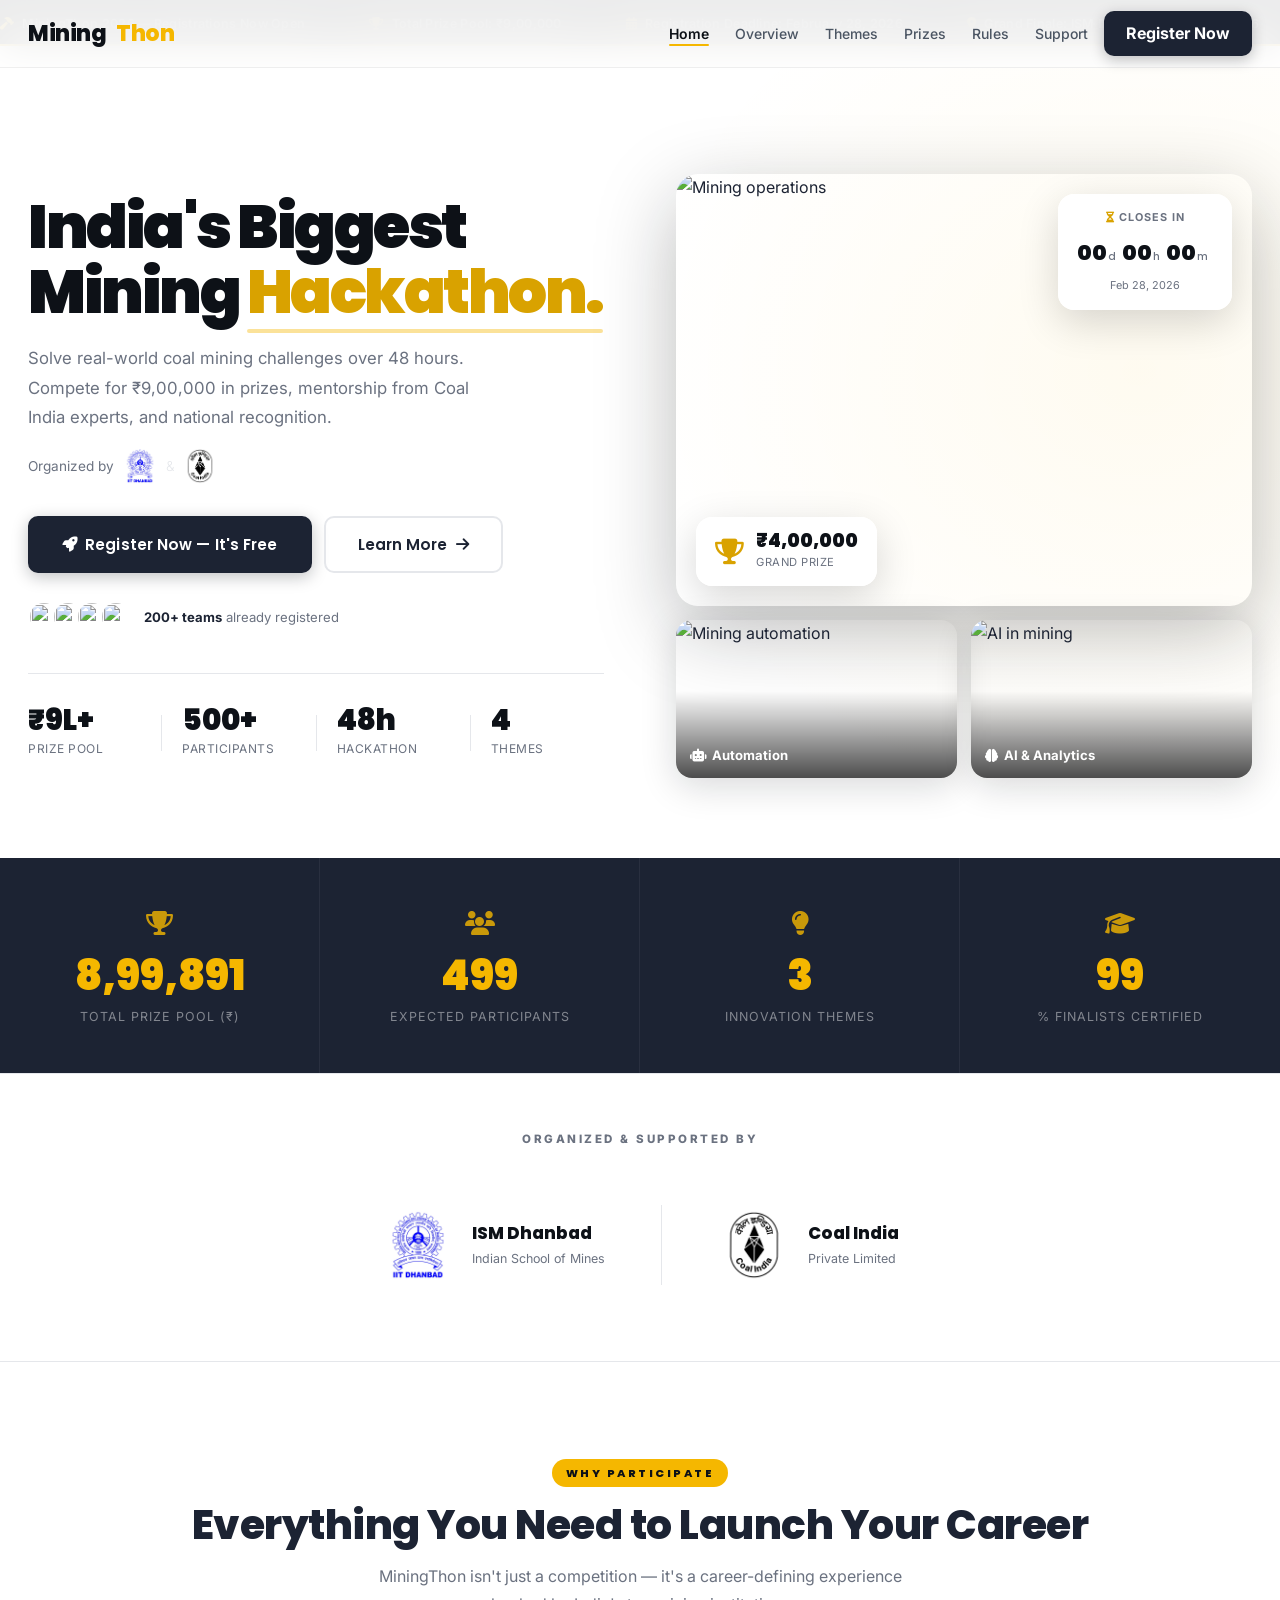
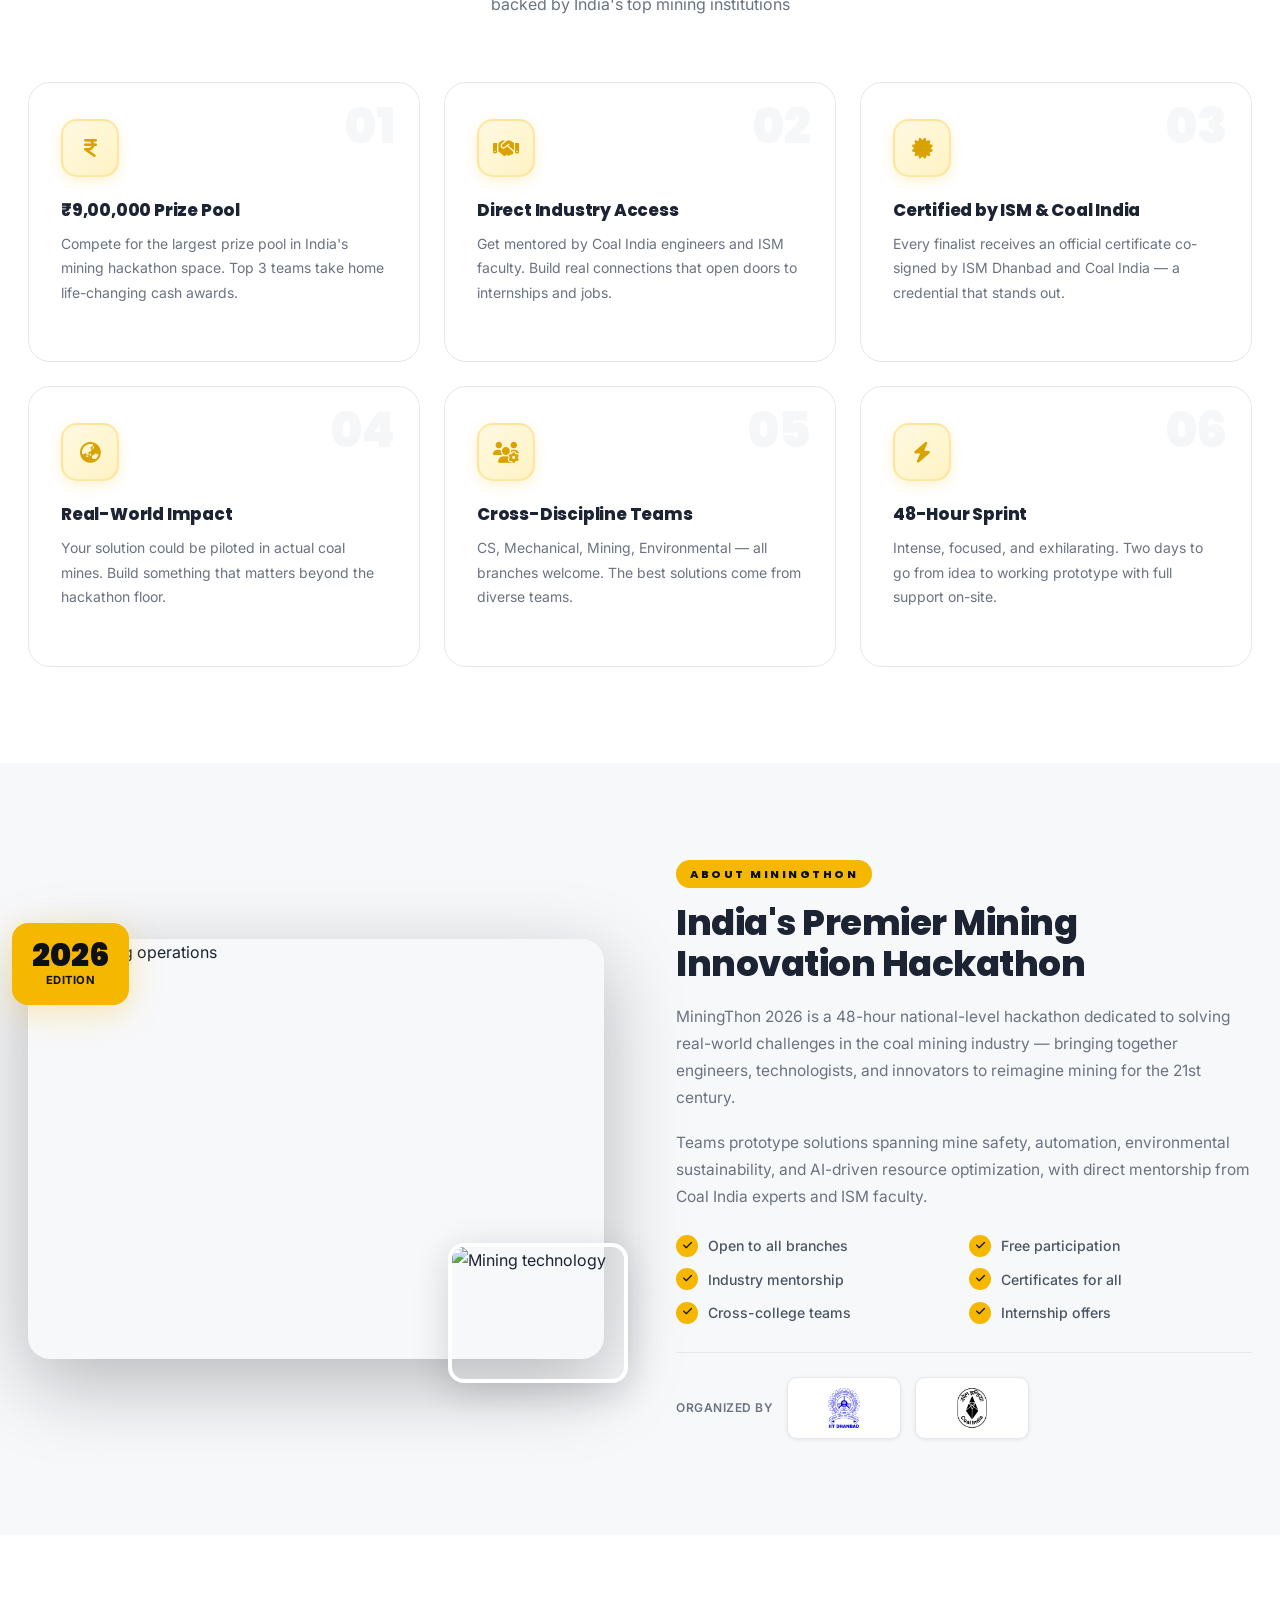
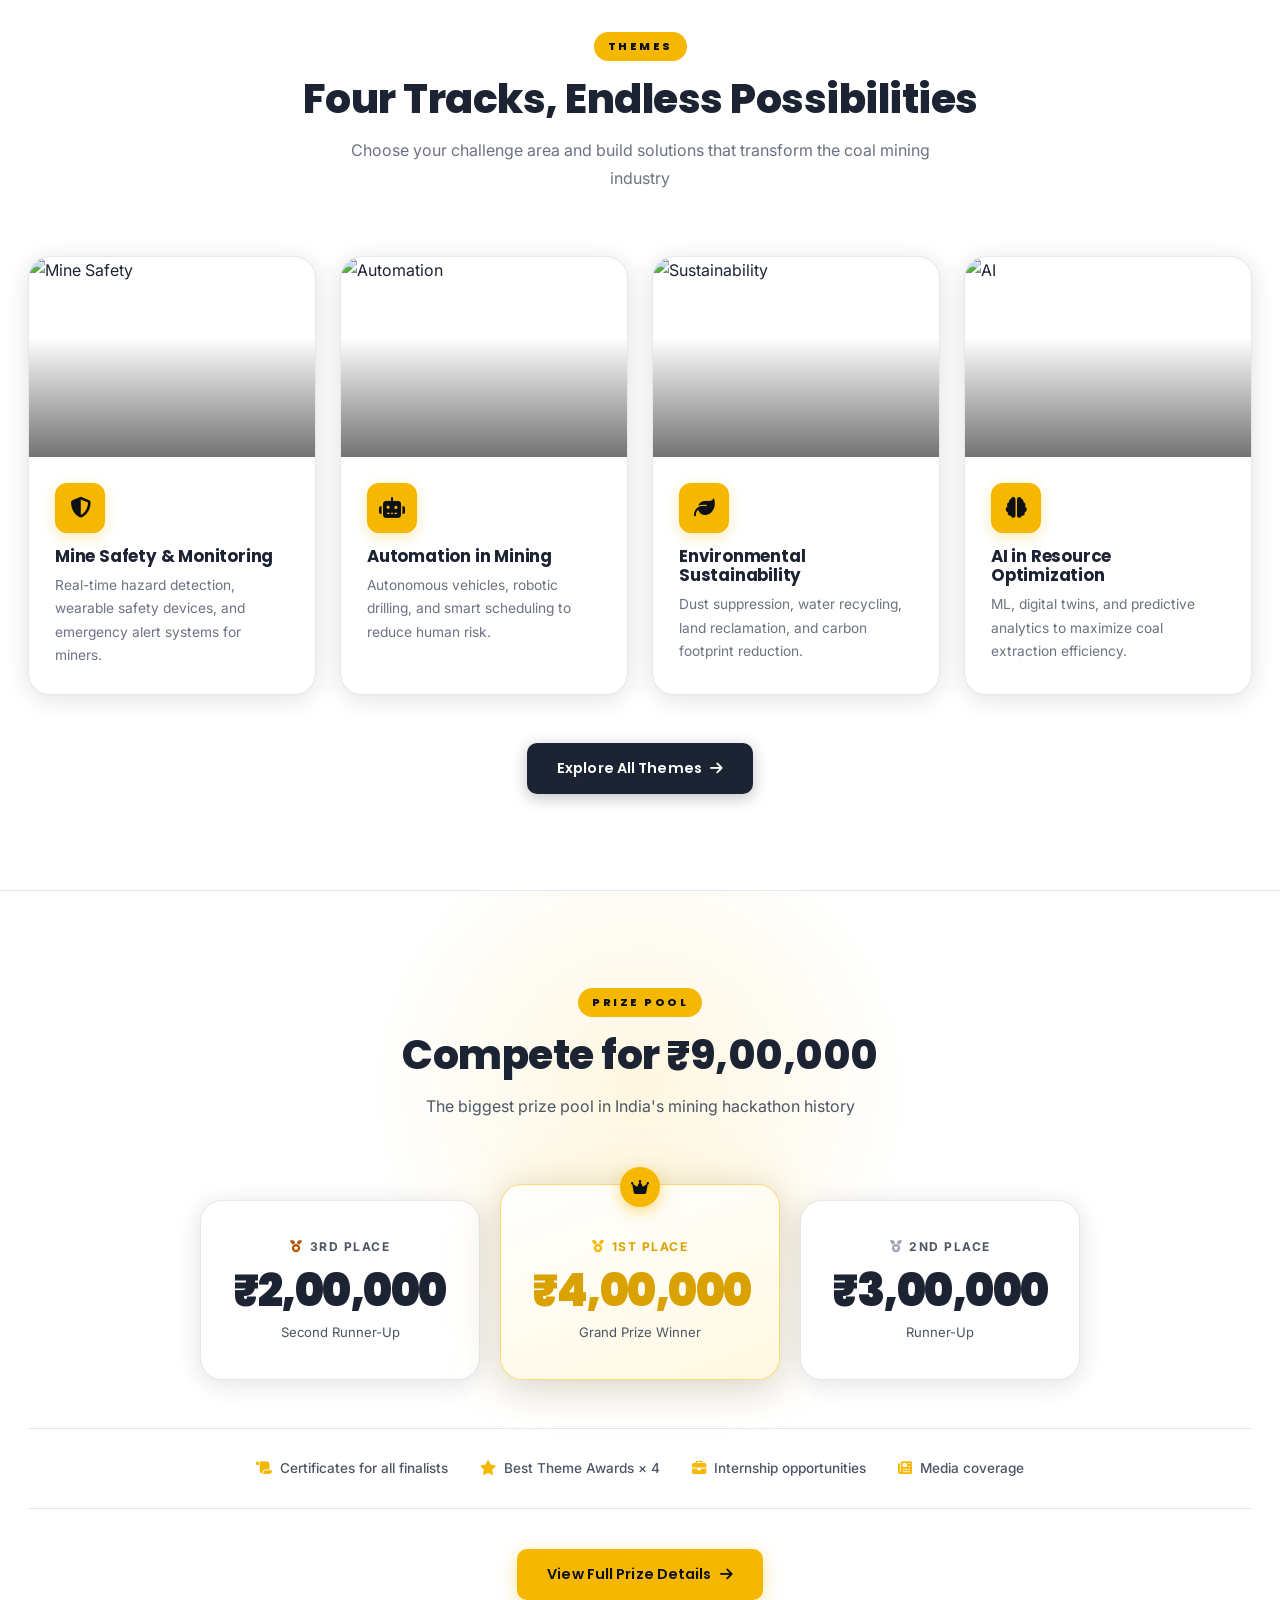
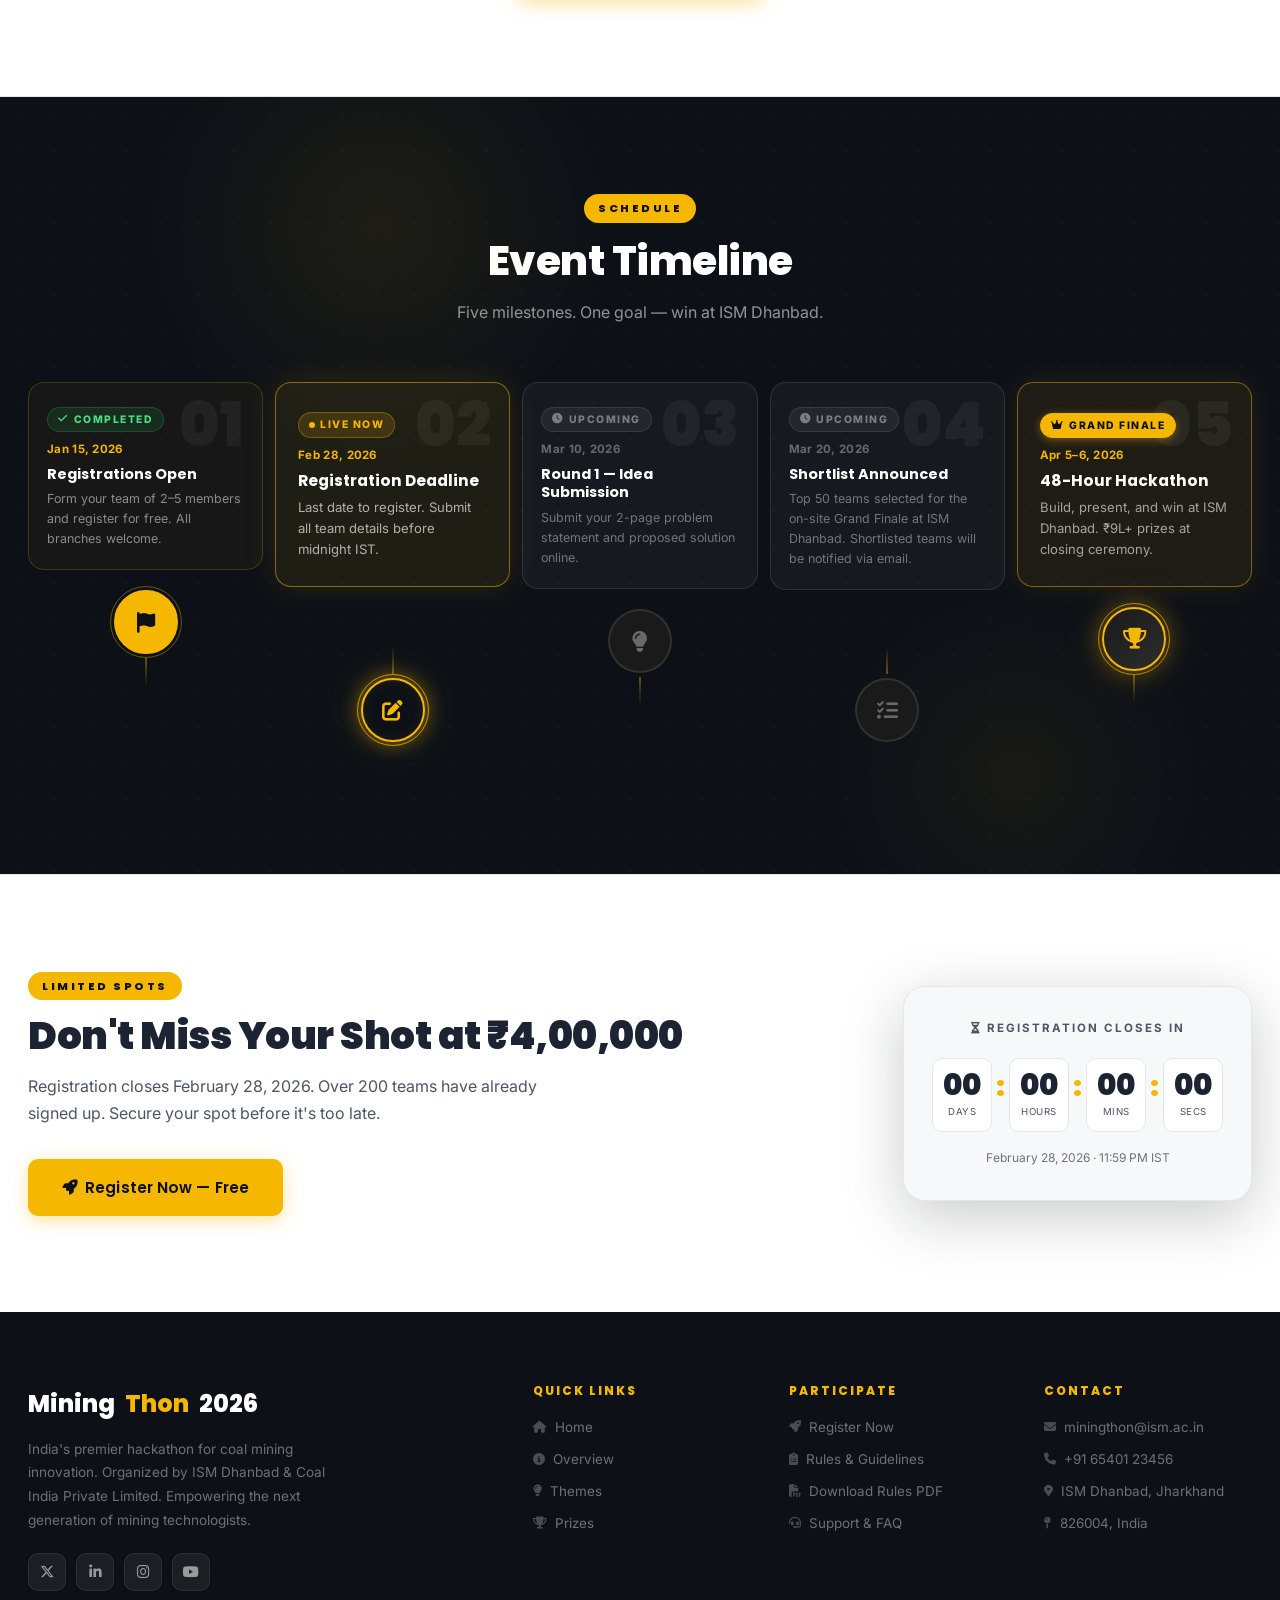
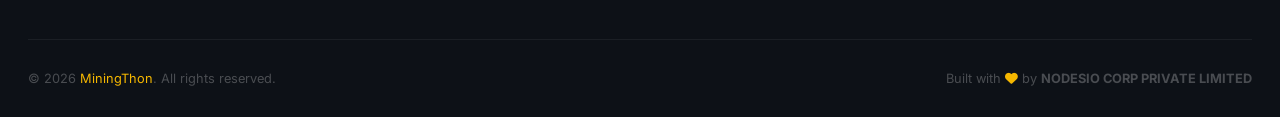
==== index.html @ 7a8aab90 "first commit" ====
﻿<!DOCTYPE html>
<html lang="en">
<head>
  <meta charset="UTF-8" />
  <meta name="viewport" content="width=device-width, initial-scale=1.0" />
  <meta name="description" content="MiningThon 2026 – India's premier hackathon for coal mining innovation. ₹9,00,000 prize pool. Organized by ISM Dhanbad & Coal India." />
  <title>MiningThon 2026 – India's Biggest Mining Hackathon</title>
  <link rel="stylesheet" href="styles.css" />
  <link rel="stylesheet" href="https://cdnjs.cloudflare.com/ajax/libs/font-awesome/6.5.0/css/all.min.css" />
</head>
<body>

<!-- TICKER -->
<div class="ticker-bar">
  <div class="ticker-inner">
    <span><i class="fa-solid fa-hammer"></i> MiningThon 2026 — Registrations Now Open</span>
    <span><i class="fa-solid fa-trophy"></i> Total Prize Pool: ₹9,00,000</span>
    <span><i class="fa-solid fa-calendar-days"></i> Registration Deadline: February 28, 2026</span>
    <span><i class="fa-solid fa-location-dot"></i> Grand Finale: ISM Dhanbad, April 5–6, 2026</span>
    <span><i class="fa-solid fa-users"></i> Teams of 2–5 Members | Free to Participate</span>
    <span><i class="fa-solid fa-hammer"></i> MiningThon 2026 — Registrations Now Open</span>
    <span><i class="fa-solid fa-trophy"></i> Total Prize Pool: ₹9,00,000</span>
    <span><i class="fa-solid fa-calendar-days"></i> Registration Deadline: February 28, 2026</span>
    <span><i class="fa-solid fa-location-dot"></i> Grand Finale: ISM Dhanbad, April 5–6, 2026</span>
    <span><i class="fa-solid fa-users"></i> Teams of 2–5 Members | Free to Participate</span>
  </div>
</div>

<!-- NAVBAR -->
<nav class="navbar">
  <div class="nav-container">
    <a href="index.html" class="nav-logo">
      Mining<span>Thon</span>
    </a>
    <div class="nav-right">
      <ul class="nav-links">
        <li><a href="index.html">Home</a></li>
        <li><a href="overview.html">Overview</a></li>
        <li><a href="themes.html">Themes</a></li>
        <li><a href="prizes.html">Prizes</a></li>
        <li><a href="rules.html">Rules</a></li>
        <li><a href="support.html">Support</a></li>
      </ul>
      <div class="nav-actions">
        <a href="register.html" class="nav-cta">Register Now</a>
        <div class="hamburger" aria-label="Toggle menu" role="button" tabindex="0">
          <span></span><span></span><span></span>
        </div>
      </div>
    </div>
  </div>
</nav>



<!-- ═══════════════════════════════════════════════════════════
     HERO — Split layout: left text + right image collage
═══════════════════════════════════════════════════════════ -->
<section class="hero">
  <div class="container hero-content">

    <!-- LEFT -->
    <div class="hero-left">

      <h1>India's Biggest<br>Mining <span>Hackathon.</span></h1>

      <p class="hero-subtitle">
        Solve real-world coal mining challenges over 48 hours. Compete for ₹9,00,000 in prizes, mentorship from Coal India experts, and national recognition.
      </p>

      <p class="hero-org">
        Organized by
        <img src="images/ism.webp" alt="ISM Dhanbad" class="hero-org-logo" />
        <span class="sep">&amp;</span>
        <img src="images/colIndia.webp" alt="Coal India Pvt. Ltd." class="hero-org-logo" />
      </p>

      <div class="hero-btns">
        <a href="register.html" class="btn btn-dark btn-lg">
          <i class="fa-solid fa-rocket"></i> Register Now — It's Free
        </a>
        <a href="overview.html" class="btn btn-outline btn-lg">
          Learn More <i class="fa-solid fa-arrow-right"></i>
        </a>
      </div>

      <div class="hero-trust">
        <div class="trust-avatars">
          <img src="https://i.pravatar.cc/32?img=1" alt="" />
          <img src="https://i.pravatar.cc/32?img=2" alt="" />
          <img src="https://i.pravatar.cc/32?img=3" alt="" />
          <img src="https://i.pravatar.cc/32?img=4" alt="" />
        </div>
        <span><strong>200+ teams</strong> already registered</span>
      </div>

      <div class="hero-stats-row">
        <div class="hero-stat-item">
          <div class="stat-num">₹9L+</div>
          <div class="stat-lbl">Prize Pool</div>
        </div>
        <div class="hero-stat-divider"></div>
        <div class="hero-stat-item">
          <div class="stat-num">500+</div>
          <div class="stat-lbl">Participants</div>
        </div>
        <div class="hero-stat-divider"></div>
        <div class="hero-stat-item">
          <div class="stat-num">48h</div>
          <div class="stat-lbl">Hackathon</div>
        </div>
        <div class="hero-stat-divider"></div>
        <div class="hero-stat-item">
          <div class="stat-num">4</div>
          <div class="stat-lbl">Themes</div>
        </div>
      </div>
    </div>

    <!-- RIGHT: Image collage -->
    <div class="hero-right">
      <div class="hero-img-main">
        <img src="https://images.unsplash.com/photo-1504307651254-35680f356dfd?w=900&q=85" alt="Mining operations" />

        <div class="hero-float-card hero-float-prize">
          <div class="hfc-icon"><i class="fa-solid fa-trophy"></i></div>
          <div>
            <div class="hfc-val">₹4,00,000</div>
            <div class="hfc-lbl">Grand Prize</div>
          </div>
        </div>

        <div class="hero-float-card hero-float-countdown">
          <div class="hfc-label"><i class="fa-solid fa-hourglass-half"></i> Closes In</div>
          <div class="hfc-timer">
            <span id="cd-days">00</span><em>d</em>
            <span id="cd-hours">00</span><em>h</em>
            <span id="cd-mins">00</span><em>m</em>
          </div>
          <div class="hfc-deadline">Feb 28, 2026</div>
        </div>
      </div>

      <div class="hero-img-row">
        <div class="hero-mini-card">
          <img src="https://images.unsplash.com/photo-1581091226825-a6a2a5aee158?w=500&q=80" alt="Mining automation" />
          <div class="hero-mini-overlay">
            <span><i class="fa-solid fa-robot"></i> Automation</span>
          </div>
        </div>
        <div class="hero-mini-card">
          <img src="https://images.unsplash.com/photo-1518770660439-4636190af475?w=500&q=80" alt="AI in mining" />
          <div class="hero-mini-overlay">
            <span><i class="fa-solid fa-brain"></i> AI &amp; Analytics</span>
          </div>
        </div>
      </div>
    </div>

  </div>
</section>

<!-- ═══════════════════════════════════════════════════════════
     STATS STRIP
═══════════════════════════════════════════════════════════ -->
<div class="stats-strip">
  <div class="stats-strip-inner">
    <div class="stat-item fade-in">
      <span class="icon"><i class="fa-solid fa-trophy"></i></span>
      <span class="num" data-count="900000">0</span>
      <span class="lbl">Total Prize Pool (₹)</span>
    </div>
    <div class="stat-item fade-in delay-1">
      <span class="icon"><i class="fa-solid fa-users"></i></span>
      <span class="num" data-count="500">0</span>
      <span class="lbl">Expected Participants</span>
    </div>
    <div class="stat-item fade-in delay-2">
      <span class="icon"><i class="fa-solid fa-lightbulb"></i></span>
      <span class="num" data-count="4">0</span>
      <span class="lbl">Innovation Themes</span>
    </div>
    <div class="stat-item fade-in delay-3">
      <span class="icon"><i class="fa-solid fa-graduation-cap"></i></span>
      <span class="num" data-count="100">0</span>
      <span class="lbl">% Finalists Certified</span>
    </div>
  </div>
</div>

<!-- ═══════════════════════════════════════════════════════════
     ORGANIZERS STRIP
═══════════════════════════════════════════════════════════ -->
<div class="sponsors-strip">
  <div class="container">
    <div class="sponsors-label">Organized &amp; Supported By</div>
    <div class="sponsors-logos">
      <div class="sponsor-item">
        <img src="images/ism.webp" alt="ISM Dhanbad – Indian School of Mines" class="sponsor-logo" />
        <div class="sponsor-info">
          <div class="sponsor-name">ISM Dhanbad</div>
          <div class="sponsor-sub">Indian School of Mines</div>
        </div>
      </div>
      <div class="sponsor-divider"></div>
      <div class="sponsor-item">
        <img src="images/colIndia.webp" alt="Coal India Private Limited" class="sponsor-logo" />
        <div class="sponsor-info">
          <div class="sponsor-name">Coal India</div>
          <div class="sponsor-sub">Private Limited</div>
        </div>
      </div>
    </div>
  </div>
</div>

<!-- ═══════════════════════════════════════════════════════════
     WHY MININGTHON — Value props
═══════════════════════════════════════════════════════════ -->
<section class="section">
  <div class="container">
    <div class="section-header fade-in">
      <div class="section-tag">Why Participate</div>
      <h2>Everything You Need to Launch Your Career</h2>
      <p>MiningThon isn't just a competition — it's a career-defining experience backed by India's top mining institutions</p>
    </div>
    <div class="why-grid">
      <div class="why-card fade-in delay-1">
        <span class="why-num">01</span>
        <div class="why-icon"><i class="fa-solid fa-indian-rupee-sign"></i></div>
        <h3>₹9,00,000 Prize Pool</h3>
        <p>Compete for the largest prize pool in India's mining hackathon space. Top 3 teams take home life-changing cash awards.</p>
        <div class="why-card-line"></div>
      </div>
      <div class="why-card fade-in delay-2">
        <span class="why-num">02</span>
        <div class="why-icon"><i class="fa-solid fa-handshake"></i></div>
        <h3>Direct Industry Access</h3>
        <p>Get mentored by Coal India engineers and ISM faculty. Build real connections that open doors to internships and jobs.</p>
        <div class="why-card-line"></div>
      </div>
      <div class="why-card fade-in delay-3">
        <span class="why-num">03</span>
        <div class="why-icon"><i class="fa-solid fa-certificate"></i></div>
        <h3>Certified by ISM &amp; Coal India</h3>
        <p>Every finalist receives an official certificate co-signed by ISM Dhanbad and Coal India — a credential that stands out.</p>
        <div class="why-card-line"></div>
      </div>
      <div class="why-card fade-in delay-4">
        <span class="why-num">04</span>
        <div class="why-icon"><i class="fa-solid fa-earth-asia"></i></div>
        <h3>Real-World Impact</h3>
        <p>Your solution could be piloted in actual coal mines. Build something that matters beyond the hackathon floor.</p>
        <div class="why-card-line"></div>
      </div>
      <div class="why-card fade-in delay-1">
        <span class="why-num">05</span>
        <div class="why-icon"><i class="fa-solid fa-users-gear"></i></div>
        <h3>Cross-Discipline Teams</h3>
        <p>CS, Mechanical, Mining, Environmental — all branches welcome. The best solutions come from diverse teams.</p>
        <div class="why-card-line"></div>
      </div>
      <div class="why-card fade-in delay-2">
        <span class="why-num">06</span>
        <div class="why-icon"><i class="fa-solid fa-bolt"></i></div>
        <h3>48-Hour Sprint</h3>
        <p>Intense, focused, and exhilarating. Two days to go from idea to working prototype with full support on-site.</p>
        <div class="why-card-line"></div>
      </div>
    </div>
  </div>
</section>

<!-- ═══════════════════════════════════════════════════════════
     ABOUT — Two column
═══════════════════════════════════════════════════════════ -->
<section class="section section-alt">
  <div class="container">
    <div class="about-grid">
      <div class="about-img-wrap fade-in-left">
        <div class="main-img">
          <img src="https://images.unsplash.com/photo-1504307651254-35680f356dfd?w=900&q=85" alt="Coal mining operations" loading="lazy" />
        </div>
        <div class="accent-img">
          <img src="https://images.unsplash.com/photo-1581091226825-a6a2a5aee158?w=400&q=80" alt="Mining technology" loading="lazy" />
        </div>
        <div class="exp-badge">
          <div class="num">2026</div>
          <div class="txt">Edition</div>
        </div>
      </div>
      <div class="about-text fade-in-right">
        <div class="section-tag">About MiningThon</div>
        <h2>India's Premier Mining Innovation Hackathon</h2>
        <p>MiningThon 2026 is a 48-hour national-level hackathon dedicated to solving real-world challenges in the coal mining industry — bringing together engineers, technologists, and innovators to reimagine mining for the 21st century.</p>
        <p>Teams prototype solutions spanning mine safety, automation, environmental sustainability, and AI-driven resource optimization, with direct mentorship from Coal India experts and ISM faculty.</p>
        <div class="about-features">
          <div class="about-feature"><div class="check"><i class="fa-solid fa-check"></i></div>Open to all branches</div>
          <div class="about-feature"><div class="check"><i class="fa-solid fa-check"></i></div>Free participation</div>
          <div class="about-feature"><div class="check"><i class="fa-solid fa-check"></i></div>Industry mentorship</div>
          <div class="about-feature"><div class="check"><i class="fa-solid fa-check"></i></div>Certificates for all</div>
          <div class="about-feature"><div class="check"><i class="fa-solid fa-check"></i></div>Cross-college teams</div>
          <div class="about-feature"><div class="check"><i class="fa-solid fa-check"></i></div>Internship offers</div>
        </div>
        <div class="about-logos">
          <span class="label">Organized by</span>
          <div class="org-badge">
            <img src="images/ism.webp" alt="ISM Dhanbad" class="org-logo" />
          </div>
          <div class="org-badge">
            <img src="images/colIndia.webp" alt="Coal India Pvt. Ltd." class="org-logo" />
          </div>
        </div>
      </div>
    </div>
  </div>
</section>

<!-- ═══════════════════════════════════════════════════════════
     THEMES PREVIEW
═══════════════════════════════════════════════════════════ -->
<section class="section">
  <div class="container">
    <div class="section-header fade-in">
      <div class="section-tag">Themes</div>
      <h2>Four Tracks, Endless Possibilities</h2>
      <p>Choose your challenge area and build solutions that transform the coal mining industry</p>
    </div>
    <div class="grid-4">
      <div class="theme-card fade-in delay-1">
        <div class="theme-img">
          <img src="https://images.unsplash.com/photo-1504307651254-35680f356dfd?w=600&q=80" alt="Mine Safety" loading="lazy" />
          <div class="theme-img-overlay"></div>
        </div>
        <div class="theme-body">
          <div class="theme-icon"><i class="fa-solid fa-shield-halved"></i></div>
          <h3>Mine Safety &amp; Monitoring</h3>
          <p>Real-time hazard detection, wearable safety devices, and emergency alert systems for miners.</p>
        </div>
      </div>
      <div class="theme-card fade-in delay-2">
        <div class="theme-img">
          <img src="https://images.unsplash.com/photo-1581091226825-a6a2a5aee158?w=600&q=80" alt="Automation" loading="lazy" />
          <div class="theme-img-overlay"></div>
        </div>
        <div class="theme-body">
          <div class="theme-icon"><i class="fa-solid fa-robot"></i></div>
          <h3>Automation in Mining</h3>
          <p>Autonomous vehicles, robotic drilling, and smart scheduling to reduce human risk.</p>
        </div>
      </div>
      <div class="theme-card fade-in delay-3">
        <div class="theme-img">
          <img src="https://images.unsplash.com/photo-1473341304170-971dccb5ac1e?w=600&q=80" alt="Sustainability" loading="lazy" />
          <div class="theme-img-overlay"></div>
        </div>
        <div class="theme-body">
          <div class="theme-icon"><i class="fa-solid fa-leaf"></i></div>
          <h3>Environmental Sustainability</h3>
          <p>Dust suppression, water recycling, land reclamation, and carbon footprint reduction.</p>
        </div>
      </div>
      <div class="theme-card fade-in delay-4">
        <div class="theme-img">
          <img src="https://images.unsplash.com/photo-1518770660439-4636190af475?w=600&q=80" alt="AI" loading="lazy" />
          <div class="theme-img-overlay"></div>
        </div>
        <div class="theme-body">
          <div class="theme-icon"><i class="fa-solid fa-brain"></i></div>
          <h3>AI in Resource Optimization</h3>
          <p>ML, digital twins, and predictive analytics to maximize coal extraction efficiency.</p>
        </div>
      </div>
    </div>
    <div style="text-align:center;margin-top:48px;" class="fade-in">
      <a href="themes.html" class="btn btn-dark">Explore All Themes <i class="fa-solid fa-arrow-right"></i></a>
    </div>
  </div>
</section>

<!-- ═══════════════════════════════════════════════════════════
     PRIZES TEASER — Dark section
═══════════════════════════════════════════════════════════ -->
<section class="prizes-teaser">
  <div class="container">
    <div class="section-header fade-in">
      <div class="section-tag" style="background:var(--yellow);color:var(--black);">Prize Pool</div>
      <h2 style="color:var(--black-soft);">Compete for ₹9,00,000</h2>
      <p style="color:var(--steel);">The biggest prize pool in India's mining hackathon history</p>
    </div>
    <div class="prizes-row fade-in">
      <div class="prize-teaser-card bronze-t">
        <div class="pt-rank"><i class="fa-solid fa-medal" style="color:#b45309;"></i> 3rd Place</div>
        <div class="pt-amount">₹2,00,000</div>
        <div class="pt-label">Second Runner-Up</div>
      </div>
      <div class="prize-teaser-card gold-t">
        <div class="pt-crown"><i class="fa-solid fa-crown"></i></div>
        <div class="pt-rank"><i class="fa-solid fa-medal" style="color:#f5b700;"></i> 1st Place</div>
        <div class="pt-amount">₹4,00,000</div>
        <div class="pt-label">Grand Prize Winner</div>
      </div>
      <div class="prize-teaser-card silver-t">
        <div class="pt-rank"><i class="fa-solid fa-medal" style="color:#9ca3af;"></i> 2nd Place</div>
        <div class="pt-amount">₹3,00,000</div>
        <div class="pt-label">Runner-Up</div>
      </div>
    </div>
    <div class="prizes-extras-row fade-in">
      <div class="pe-item"><i class="fa-solid fa-scroll"></i> Certificates for all finalists</div>
      <div class="pe-item"><i class="fa-solid fa-star"></i> Best Theme Awards × 4</div>
      <div class="pe-item"><i class="fa-solid fa-briefcase"></i> Internship opportunities</div>
      <div class="pe-item"><i class="fa-solid fa-newspaper"></i> Media coverage</div>
    </div>
    <div style="text-align:center;margin-top:40px;" class="fade-in">
      <a href="prizes.html" class="btn btn-primary">View Full Prize Details <i class="fa-solid fa-arrow-right"></i></a>
    </div>
  </div>
</section>

<!-- ═══════════════════════════════════════════════════════════
     TIMELINE — Advanced animated
═══════════════════════════════════════════════════════════ -->
<section class="tl2-section">
  <div class="tl2-bg-grid"></div>

  <div class="container">
    <div class="section-header tl2-header">
      <div class="section-tag" style="background:var(--yellow);color:var(--black);">Schedule</div>
      <h2 style="color:var(--white);">Event Timeline</h2>
      <p style="color:rgba(255,255,255,0.55);">Five milestones. One goal — win at ISM Dhanbad.</p>
    </div>

    <!-- Steps row -->
    <div class="tl2-steps" id="tlSteps">

      <!-- Step 1 — Done -->
      <div class="tl2-step tl2-done" data-step="1">
        <div class="tl2-card tl2-card-top">
          <div class="tl2-num">01</div>
          <div class="tl2-card-inner">
            <div class="tl2-badge tl2-badge-done"><i class="fa-solid fa-check"></i> Completed</div>
            <div class="tl2-card-date">Jan 15, 2026</div>
            <h4>Registrations Open</h4>
            <p>Form your team of 2–5 members and register for free. All branches welcome.</p>
          </div>
          <div class="tl2-card-glow"></div>
        </div>
        <div class="tl2-node-wrap">
          <div class="tl2-ring tl2-ring-1"></div>
          <div class="tl2-ring tl2-ring-2"></div>
          <div class="tl2-node"><i class="fa-solid fa-flag"></i></div>
          <div class="tl2-stem"></div>
        </div>
      </div>

      <!-- Step 2 — Active / Live -->
      <div class="tl2-step tl2-active" data-step="2">
        <div class="tl2-card tl2-card-bottom">
          <div class="tl2-num">02</div>
          <div class="tl2-card-inner">
            <div class="tl2-badge tl2-badge-live">
              <span class="tl2-live-dot"></span> Live Now
            </div>
            <div class="tl2-card-date">Feb 28, 2026</div>
            <h4>Registration Deadline</h4>
            <p>Last date to register. Submit all team details before midnight IST.</p>
          </div>
          <div class="tl2-card-glow"></div>
        </div>
        <div class="tl2-node-wrap">
          <div class="tl2-ring tl2-ring-1"></div>
          <div class="tl2-ring tl2-ring-2"></div>
          <div class="tl2-ring tl2-ring-3"></div>
          <div class="tl2-node"><i class="fa-solid fa-pen-to-square"></i></div>
          <div class="tl2-stem"></div>
          <div class="tl2-sparks" id="tlSparks"></div>
        </div>
      </div>

      <!-- Step 3 -->
      <div class="tl2-step" data-step="3">
        <div class="tl2-card tl2-card-top">
          <div class="tl2-num">03</div>
          <div class="tl2-card-inner">
            <div class="tl2-badge tl2-badge-upcoming"><i class="fa-solid fa-clock"></i> Upcoming</div>
            <div class="tl2-card-date">Mar 10, 2026</div>
            <h4>Round 1 — Idea Submission</h4>
            <p>Submit your 2-page problem statement and proposed solution online.</p>
          </div>
          <div class="tl2-card-glow"></div>
        </div>
        <div class="tl2-node-wrap">
          <div class="tl2-ring tl2-ring-1"></div>
          <div class="tl2-ring tl2-ring-2"></div>
          <div class="tl2-node"><i class="fa-solid fa-lightbulb"></i></div>
          <div class="tl2-stem"></div>
        </div>
      </div>

      <!-- Step 4 -->
      <div class="tl2-step" data-step="4">
        <div class="tl2-card tl2-card-bottom">
          <div class="tl2-num">04</div>
          <div class="tl2-card-inner">
            <div class="tl2-badge tl2-badge-upcoming"><i class="fa-solid fa-clock"></i> Upcoming</div>
            <div class="tl2-card-date">Mar 20, 2026</div>
            <h4>Shortlist Announced</h4>
            <p>Top 50 teams selected for the on-site Grand Finale at ISM Dhanbad. Shortlisted teams will be notified via email.</p>
          </div>
          <div class="tl2-card-glow"></div>
        </div>
        <div class="tl2-node-wrap">
          <div class="tl2-ring tl2-ring-1"></div>
          <div class="tl2-ring tl2-ring-2"></div>
          <div class="tl2-node"><i class="fa-solid fa-list-check"></i></div>
          <div class="tl2-stem"></div>
        </div>
      </div>

      <!-- Step 5 — Grand Finale -->
      <div class="tl2-step tl2-finale" data-step="5">
        <div class="tl2-card tl2-card-top">
          <div class="tl2-num">05</div>
          <div class="tl2-card-inner">
            <div class="tl2-badge tl2-badge-finale"><i class="fa-solid fa-crown"></i> Grand Finale</div>
            <div class="tl2-card-date">Apr 5–6, 2026</div>
            <h4>48-Hour Hackathon</h4>
            <p>Build, present, and win at ISM Dhanbad. ₹9L+ prizes at closing ceremony.</p>
          </div>
          <div class="tl2-card-glow"></div>
        </div>
        <div class="tl2-node-wrap">
          <div class="tl2-ring tl2-ring-1"></div>
          <div class="tl2-ring tl2-ring-2"></div>
          <div class="tl2-ring tl2-ring-3"></div>
          <div class="tl2-node"><i class="fa-solid fa-trophy"></i></div>
          <div class="tl2-stem"></div>
        </div>
      </div>

    </div><!-- /tl2-steps -->
  </div>
</section>

<!-- ═══════════════════════════════════════════════════════════
     FINAL CTA — Full-width dark banner
═══════════════════════════════════════════════════════════ -->
<section class="final-cta">
  <div class="final-cta-bg"></div>
  <div class="container final-cta-content fade-in">
    <div class="final-cta-left">
      <div class="section-tag" style="background:var(--yellow);color:var(--black);">Limited Spots</div>
      <h2>Don't Miss Your Shot at ₹4,00,000</h2>
      <p>Registration closes February 28, 2026. Over 200 teams have already signed up. Secure your spot before it's too late.</p>
      <div class="final-cta-btns">
        <a href="register.html" class="btn btn-primary btn-lg">
          <i class="fa-solid fa-rocket"></i> Register Now — Free
        </a>
        <a href="support.html" class="btn btn-secondary btn-lg">
          <i class="fa-solid fa-circle-question"></i> Have Questions?
        </a>
      </div>
    </div>
    <div class="final-cta-right">
      <div class="cta-deadline-card">
        <div class="cdl-label"><i class="fa-solid fa-hourglass-half"></i> Registration Closes In</div>
        <div class="cdl-timer">
          <div class="cdl-unit"><span id="cta-days">00</span><em>Days</em></div>
          <div class="cdl-sep">:</div>
          <div class="cdl-unit"><span id="cta-hours">00</span><em>Hours</em></div>
          <div class="cdl-sep">:</div>
          <div class="cdl-unit"><span id="cta-mins">00</span><em>Mins</em></div>
          <div class="cdl-sep">:</div>
          <div class="cdl-unit"><span id="cta-secs">00</span><em>Secs</em></div>
        </div>
        <div class="cdl-date">February 28, 2026 · 11:59 PM IST</div>
      </div>
    </div>
  </div>
</section>

<!-- FOOTER -->
<footer class="footer">
  <div class="footer-grid">
    <div class="footer-brand">
      <div class="logo">Mining<span>Thon</span> 2026</div>
      <p>India's premier hackathon for coal mining innovation. Organized by ISM Dhanbad &amp; Coal India Private Limited. Empowering the next generation of mining technologists.</p>
      <div class="social-links">
        <a href="#" class="social-link" aria-label="Twitter / X"><i class="fa-brands fa-x-twitter"></i></a>
        <a href="#" class="social-link" aria-label="LinkedIn"><i class="fa-brands fa-linkedin-in"></i></a>
        <a href="#" class="social-link" aria-label="Instagram"><i class="fa-brands fa-instagram"></i></a>
        <a href="#" class="social-link" aria-label="YouTube"><i class="fa-brands fa-youtube"></i></a>
      </div>
    </div>
    <div class="footer-col">
      <h4>Quick Links</h4>
      <ul>
        <li><a href="index.html"><i class="fa-solid fa-house"></i> Home</a></li>
        <li><a href="overview.html"><i class="fa-solid fa-circle-info"></i> Overview</a></li>
        <li><a href="themes.html"><i class="fa-solid fa-lightbulb"></i> Themes</a></li>
        <li><a href="prizes.html"><i class="fa-solid fa-trophy"></i> Prizes</a></li>
      </ul>
    </div>
    <div class="footer-col">
      <h4>Participate</h4>
      <ul>
        <li><a href="register.html"><i class="fa-solid fa-rocket"></i> Register Now</a></li>
        <li><a href="rules.html"><i class="fa-solid fa-clipboard-list"></i> Rules &amp; Guidelines</a></li>
        <li><a href="rules.html"><i class="fa-solid fa-file-pdf"></i> Download Rules PDF</a></li>
        <li><a href="support.html"><i class="fa-solid fa-headset"></i> Support &amp; FAQ</a></li>
      </ul>
    </div>
    <div class="footer-col">
      <h4>Contact</h4>
      <ul>
        <li><a href="mailto:miningthon@ism.ac.in"><i class="fa-solid fa-envelope"></i> miningthon@ism.ac.in</a></li>
        <li><a href="tel:+916540123456"><i class="fa-solid fa-phone"></i> +91 65401 23456</a></li>
        <li><a href="#"><i class="fa-solid fa-location-dot"></i> ISM Dhanbad, Jharkhand</a></li>
        <li><a href="#"><i class="fa-solid fa-map-pin"></i> 826004, India</a></li>
      </ul>
    </div>
  </div>
  <div class="footer-bottom">
    <p>© 2026 <span>MiningThon</span>. All rights reserved.</p>
    <p>Built with <i class="fa-solid fa-heart" style="color:var(--yellow);"></i> by <strong>NODESIO CORP PRIVATE LIMITED</strong></p>
  </div>
</footer>

<script src="script.js"></script>
</body>
</html>
---- styles.css ----
/* ============================================================
   MININGTHON 2026 — ELITE STYLESHEET
   ============================================================ */
@import url('https://fonts.googleapis.com/css2?family=Poppins:wght@300;400;500;600;700;800;900&family=Inter:wght@400;500;600&display=swap');

/* ── Reset ─────────────────────────────────────────────────── */
*, *::before, *::after { box-sizing: border-box; margin: 0; padding: 0; }

:root {
  /* ── Coal Mining Color Palette ── */
  --black:         #0d1117;   /* deep mine shaft — near black with blue undertone */
  --black-soft:    #1c2333;   /* anthracite coal — dark blue-charcoal */
  --black-card:    #1a2236;   /* coal seam — slightly warmer dark blue */
  --coal:          #2c3e50;   /* raw coal surface — slate charcoal */
  --coal-light:    #3d5166;   /* weathered coal — medium slate */
  --yellow:        #f5b700;   /* industrial yellow — unchanged */
  --yellow-dark:   #d9a200;
  --yellow-light:  #fff8e1;
  --yellow-glow:   rgba(245,183,0,0.15);
  --gray:          #6b7280;
  --gray-light:    #f7f8fa;
  --gray-mid:      #e5e7eb;
  --steel:         #4b5563;   /* steel gray — unchanged */
  --white:         #ffffff;
  --red:           #ef4444;
  --green:         #22c55e;

  --shadow-xs:     0 1px 4px rgba(13,17,23,0.08);
  --shadow-sm:     0 2px 10px rgba(13,17,23,0.1);
  --shadow:        0 4px 24px rgba(13,17,23,0.12);
  --shadow-md:     0 8px 36px rgba(13,17,23,0.16);
  --shadow-lg:     0 16px 60px rgba(13,17,23,0.22);
  --shadow-xl:     0 24px 80px rgba(13,17,23,0.28);
  --shadow-yellow: 0 8px 32px rgba(245,183,0,0.28);

  --radius-xs:  6px;
  --radius-sm:  10px;
  --radius:     16px;
  --radius-lg:  22px;
  --radius-xl:  32px;

  --ease:        cubic-bezier(0.4, 0, 0.2, 1);
  --ease-out:    cubic-bezier(0, 0, 0.2, 1);
  --ease-spring: cubic-bezier(0.34, 1.56, 0.64, 1);
  --t:           0.28s;
  --t-slow:      0.5s;

  --nav-h: 68px;
}

html { scroll-behavior: smooth; font-size: 16px; }

body {
  font-family: 'Inter', 'Poppins', sans-serif;
  background: var(--white);
  color: var(--black-soft);
  line-height: 1.65;
  -webkit-font-smoothing: antialiased;
  -moz-osx-font-smoothing: grayscale;
}

h1,h2,h3,h4,h5 { font-family: 'Poppins', sans-serif; line-height: 1.15; }
a { text-decoration: none; color: inherit; }
ul { list-style: none; }
img { max-width: 100%; display: block; }
button { font-family: inherit; cursor: pointer; }

::-webkit-scrollbar { width: 5px; }
::-webkit-scrollbar-track { background: var(--gray-light); }
::-webkit-scrollbar-thumb { background: var(--yellow); border-radius: 3px; }
::selection { background: var(--yellow); color: var(--black); }

/* ============================================================
   TICKER
   ============================================================ */
.ticker-bar {
  background: var(--black);
  color: var(--white);
  padding: 9px 0;
  overflow: hidden;
  white-space: nowrap;
  border-bottom: 2px solid var(--yellow);
}

.ticker-inner {
  display: inline-flex;
  gap: 64px;
  animation: ticker-scroll 32s linear infinite;
}

.ticker-inner span {
  font-size: 0.78rem;
  font-weight: 600;
  letter-spacing: 0.3px;
  display: inline-flex;
  align-items: center;
  gap: 8px;
  color: rgba(255,255,255,0.85);
}

.ticker-inner span i { color: var(--yellow); }

@keyframes ticker-scroll {
  0%   { transform: translateX(0); }
  100% { transform: translateX(-50%); }
}

/* ============================================================
   NAVBAR
   ============================================================ */
.navbar {
  position: fixed;
  top: 0; left: 0; right: 0;
  z-index: 1000;
  height: var(--nav-h);
  background: rgba(255,255,255,0.92);
  backdrop-filter: blur(20px);
  -webkit-backdrop-filter: blur(20px);
  border-bottom: 1px solid rgba(0,0,0,0.06);
  transition: background 0.4s var(--ease), box-shadow 0.4s var(--ease), border-color 0.4s var(--ease);
}

.navbar.scrolled {
  background: rgba(255,255,255,0.45);
  backdrop-filter: blur(32px) saturate(200%);
  -webkit-backdrop-filter: blur(32px) saturate(200%);
  box-shadow: 0 4px 32px rgba(0,0,0,0.07), inset 0 -1px 0 rgba(255,255,255,0.5);
  border-bottom: 1px solid rgba(255,255,255,0.4);
}

.nav-container {
  max-width: 1280px;
  margin: 0 auto;
  padding: 0 28px;
  height: 100%;
  display: flex;
  align-items: center;
  justify-content: space-between;
  gap: 20px;
  position: relative;
}

/* Right-side group: links + register (default state) */
.nav-right {
  display: flex;
  align-items: center;
  gap: 4px;
}

.nav-logo {
  display: flex;
  align-items: center;
  gap: 10px;
  font-family: 'Poppins', sans-serif;
  font-size: 1.4rem;
  font-weight: 800;
  color: var(--black);
  letter-spacing: -0.5px;
  flex-shrink: 0;
}

.nav-logo span { color: var(--yellow); }

.logo-icon {
  width: 38px; height: 38px;
  background: var(--black-soft);
  border-radius: 10px;
  display: flex; align-items: center; justify-content: center;
  box-shadow: 0 4px 12px rgba(13,17,23,0.3);
  transition: transform var(--t) var(--ease-spring);
}

.nav-logo:hover .logo-icon { transform: rotate(-10deg) scale(1.08); }

/* Default: links sit inline before the register button (right side) */
.nav-links {
  display: flex;
  align-items: center;
  gap: 2px;
  transition: position 0s, left 0.45s var(--ease), transform 0.45s var(--ease),
              background 0.45s var(--ease), border 0.45s var(--ease),
              box-shadow 0.45s var(--ease), padding 0.45s var(--ease),
              border-radius 0.45s var(--ease);
}

/* On scroll: detach and float to center as a glass pill */
.navbar.scrolled .nav-links {
  position: absolute;
  left: 50%;
  transform: translateX(-50%);
  background: rgba(255,255,255,0.5);
  backdrop-filter: blur(20px) saturate(160%);
  -webkit-backdrop-filter: blur(20px) saturate(160%);
  border: 1px solid rgba(255,255,255,0.65);
  border-radius: 50px;
  padding: 5px 10px;
  box-shadow: 0 4px 24px rgba(0,0,0,0.07), inset 0 1px 0 rgba(255,255,255,0.9);
  gap: 0;
}

/* hide nav-right gap when links float away */
.navbar.scrolled .nav-right {
  gap: 0;
}

.nav-links a {
  padding: 7px 12px;
  border-radius: var(--radius-sm);
  font-size: 0.875rem;
  font-weight: 500;
  color: var(--steel);
  transition: color var(--t) var(--ease), background var(--t) var(--ease);
  white-space: nowrap;
  position: relative;
}

.nav-links a::after {
  content: '';
  position: absolute;
  bottom: 3px; left: 50%; right: 50%;
  height: 2px;
  background: var(--yellow);
  border-radius: 2px;
  transition: left var(--t) var(--ease), right var(--t) var(--ease);
}

.nav-links a:hover { color: var(--black); }
.nav-links a:hover::after,
.nav-links a.active::after { left: 12px; right: 12px; }
.nav-links a.active { color: var(--black); font-weight: 600; }

.nav-cta {
  background: var(--black-soft) !important;
  color: var(--white) !important;
  padding: 9px 22px !important;
  border-radius: var(--radius-sm) !important;
  font-weight: 700 !important;
  box-shadow: 0 4px 14px rgba(13,17,23,0.25);
  transition: all var(--t) var(--ease) !important;
}

.nav-cta::after { display: none !important; }

.nav-cta:hover {
  background: var(--yellow) !important;
  color: var(--black) !important;
  box-shadow: var(--shadow-yellow) !important;
  transform: translateY(-1px);
}

.nav-actions {
  display: flex;
  align-items: center;
  gap: 12px;
  flex-shrink: 0;
}

.hamburger {
  display: none;
  flex-direction: column;
  gap: 5px;
  cursor: pointer;
  padding: 6px;
  border-radius: 8px;
  transition: background var(--t) var(--ease);
}

.hamburger:hover { background: var(--gray-light); }

.hamburger span {
  display: block;
  width: 24px; height: 2px;
  background: var(--black);
  border-radius: 2px;
  transition: var(--t) var(--ease);
}

.hamburger.open span:nth-child(1) { transform: translateY(7px) rotate(45deg); }
.hamburger.open span:nth-child(2) { opacity: 0; transform: scaleX(0); }
.hamburger.open span:nth-child(3) { transform: translateY(-7px) rotate(-45deg); }

/* ============================================================
   BUTTONS
   ============================================================ */
.btn {
  display: inline-flex;
  align-items: center;
  justify-content: center;
  gap: 8px;
  padding: 12px 28px;
  border-radius: var(--radius-sm);
  font-family: 'Poppins', sans-serif;
  font-size: 0.9rem;
  font-weight: 600;
  cursor: pointer;
  border: 2px solid transparent;
  transition: all var(--t) var(--ease);
  position: relative;
  overflow: hidden;
  white-space: nowrap;
  letter-spacing: 0.1px;
}

.btn-lg { padding: 14px 32px; font-size: 0.95rem; }

.btn-primary {
  background: var(--yellow);
  color: var(--black);
  border-color: var(--yellow);
  box-shadow: 0 4px 18px rgba(245,183,0,0.38);
}

.btn-primary:hover {
  background: var(--yellow-dark);
  border-color: var(--yellow-dark);
  transform: translateY(-2px);
  box-shadow: 0 10px 32px rgba(245,183,0,0.48);
}

.btn-dark {
  background: var(--black-soft);
  color: var(--white);
  border-color: var(--black-soft);
  box-shadow: 0 4px 16px rgba(13,17,23,0.25);
}

.btn-dark:hover {
  background: var(--yellow);
  color: var(--black);
  border-color: var(--yellow);
  transform: translateY(-2px);
  box-shadow: var(--shadow-yellow);
}

.btn-outline {
  background: transparent;
  color: var(--black-soft);
  border-color: var(--gray-mid);
}

.btn-outline:hover {
  border-color: var(--black);
  color: var(--black);
  transform: translateY(-2px);
  box-shadow: var(--shadow-sm);
}

.btn-secondary {
  background: rgba(255,255,255,0.1);
  color: var(--white);
  border-color: rgba(255,255,255,0.35);
  backdrop-filter: blur(4px);
}

.btn-secondary:hover {
  background: var(--white);
  color: var(--black);
  border-color: var(--white);
  transform: translateY(-2px);
}

/* ============================================================
   LAYOUT
   ============================================================ */
.section     { padding: 96px 28px; }
.section-sm  { padding: 64px 28px; }
.section-alt { background: var(--gray-light); }

.container { max-width: 1280px; margin: 0 auto; }

.section-header { text-align: center; margin-bottom: 64px; }

.section-tag {
  display: inline-flex;
  align-items: center;
  gap: 6px;
  background: var(--yellow);
  color: var(--black);
  font-family: 'Poppins', sans-serif;
  font-size: 0.7rem;
  font-weight: 800;
  letter-spacing: 2.5px;
  text-transform: uppercase;
  padding: 5px 14px;
  border-radius: 20px;
  margin-bottom: 14px;
}

.section-header h2 {
  font-size: clamp(1.9rem, 3.2vw, 2.8rem);
  font-weight: 800;
  color: var(--black-soft);
  margin-bottom: 14px;
  letter-spacing: -0.5px;
}

.section-header p {
  font-size: 1rem;
  color: var(--gray);
  max-width: 580px;
  margin: 0 auto;
  line-height: 1.75;
}

.grid-2 { display: grid; grid-template-columns: repeat(2,1fr); gap: 28px; }
.grid-3 { display: grid; grid-template-columns: repeat(3,1fr); gap: 28px; }
.grid-4 { display: grid; grid-template-columns: repeat(4,1fr); gap: 24px; }

/* ============================================================
   HERO
   ============================================================ */
.hero {
  background: var(--white);
  padding: calc(var(--nav-h) + 60px) 28px 80px;
  overflow: hidden;
  position: relative;
}

/* Subtle background pattern */
.hero::before {
  content: '';
  position: absolute;
  top: 0; right: 0;
  width: 55%;
  height: 100%;
  background: radial-gradient(ellipse at 80% 40%, rgba(245,183,0,0.06) 0%, transparent 65%);
  pointer-events: none;
}

.hero-content {
  display: grid;
  grid-template-columns: 1fr 1fr;
  gap: 72px;
  align-items: center;
  position: relative;
  z-index: 1;
}

.hero-left { display: flex; flex-direction: column; }

.hero-badge {
  display: inline-flex;
  align-items: center;
  gap: 8px;
  background: var(--yellow-light);
  border: 1.5px solid rgba(245,183,0,0.4);
  color: var(--black-soft);
  padding: 7px 16px;
  border-radius: 30px;
  font-size: 0.8rem;
  font-weight: 600;
  margin-bottom: 24px;
  width: fit-content;
}

.hero-badge .dot {
  width: 8px; height: 8px;
  background: var(--green);
  border-radius: 50%;
  flex-shrink: 0;
  animation: pulse-dot 1.8s ease infinite;
}

@keyframes pulse-dot {
  0%,100% { opacity: 1; transform: scale(1); box-shadow: 0 0 0 0 rgba(34,197,94,0.4); }
  50%      { opacity: 0.7; transform: scale(0.85); box-shadow: 0 0 0 6px rgba(34,197,94,0); }
}

.hero h1 {
  font-size: clamp(2.8rem, 4.8vw, 4.4rem);
  font-weight: 900;
  line-height: 1.06;
  letter-spacing: -2.5px;
  color: var(--black);
  margin-bottom: 20px;
}

.hero h1 span {
  color: var(--yellow-dark);
  position: relative;
}

.hero h1 span::after {
  content: '';
  position: absolute;
  bottom: 2px; left: 0; right: 0;
  height: 4px;
  background: var(--yellow);
  border-radius: 2px;
  opacity: 0.4;
}

.hero-subtitle {
  font-size: 1.05rem;
  color: var(--gray);
  line-height: 1.75;
  max-width: 480px;
  margin-bottom: 16px;
}

.hero-org {
  font-size: 0.85rem;
  color: var(--gray);
  margin-bottom: 32px;
  display: flex;
  align-items: center;
  gap: 8px;
  flex-wrap: wrap;
}

.hero-org strong { color: var(--black-soft); font-weight: 700; }
.hero-org .sep   { color: var(--gray-mid); font-weight: 300; }

.hero-org-logo {
  height: 36px;
  width: auto;
  object-fit: contain;
  border-radius: 4px;
}

.hero-btns {
  display: flex;
  gap: 12px;
  flex-wrap: wrap;
  margin-bottom: 28px;
}

/* Social proof */
.hero-trust {
  display: flex;
  align-items: center;
  gap: 12px;
  margin-bottom: 40px;
}

.trust-avatars {
  display: flex;
}

.trust-avatars img {
  width: 32px; height: 32px;
  border-radius: 50%;
  border: 2px solid var(--white);
  margin-left: -8px;
  object-fit: cover;
}

.trust-avatars img:first-child { margin-left: 0; }

.hero-trust span {
  font-size: 0.82rem;
  color: var(--gray);
}

.hero-trust strong { color: var(--black-soft); }

/* Stats row */
.hero-stats-row {
  display: flex;
  align-items: center;
  padding-top: 32px;
  border-top: 1px solid var(--gray-mid);
}

.hero-stat-item { flex: 1; }

.hero-stat-item .stat-num {
  font-family: 'Poppins', sans-serif;
  font-size: 1.8rem;
  font-weight: 900;
  color: var(--black);
  line-height: 1;
  margin-bottom: 4px;
}

.hero-stat-item .stat-lbl {
  font-size: 0.75rem;
  color: var(--gray);
  text-transform: uppercase;
  letter-spacing: 0.5px;
}

.hero-stat-divider {
  width: 1px;
  height: 36px;
  background: var(--gray-mid);
  margin: 0 20px;
  flex-shrink: 0;
}

/* Right: image collage */
.hero-right {
  display: flex;
  flex-direction: column;
  gap: 14px;
}

.hero-img-main {
  position: relative;
  border-radius: var(--radius-lg);
  overflow: hidden;
  box-shadow: var(--shadow-xl);
  aspect-ratio: 4/3;
}

.hero-img-main img {
  width: 100%; height: 100%;
  object-fit: cover;
  display: block;
  transition: transform 0.7s var(--ease);
}

.hero-img-main:hover img { transform: scale(1.03); }

.hero-float-card {
  position: absolute;
  background: rgba(255,255,255,0.97);
  backdrop-filter: blur(16px);
  -webkit-backdrop-filter: blur(16px);
  border-radius: var(--radius);
  box-shadow: 0 12px 40px rgba(0,0,0,0.16);
  padding: 14px 18px;
  border: 1px solid rgba(255,255,255,0.9);
  animation: float-card 4s ease-in-out infinite;
}

@keyframes float-card {
  0%,100% { transform: translateY(0); }
  50%      { transform: translateY(-6px); }
}

.hero-float-prize {
  bottom: 20px; left: 20px;
  display: flex;
  align-items: center;
  gap: 12px;
  animation-delay: 0s;
}

.hero-float-prize .hfc-icon { font-size: 1.8rem; line-height: 1; }
.hero-float-prize .hfc-icon i { color: var(--yellow-dark); }

.hero-float-prize .hfc-val {
  font-family: 'Poppins', sans-serif;
  font-size: 1.15rem;
  font-weight: 900;
  color: var(--black);
  line-height: 1;
}

.hero-float-prize .hfc-lbl {
  font-size: 0.7rem;
  color: var(--gray);
  margin-top: 3px;
  text-transform: uppercase;
  letter-spacing: 0.5px;
}

.hero-float-countdown {
  top: 20px; right: 20px;
  text-align: center;
  min-width: 148px;
  animation-delay: 2s;
}

.hero-float-countdown .hfc-label {
  font-size: 0.68rem;
  font-weight: 700;
  color: var(--gray);
  text-transform: uppercase;
  letter-spacing: 1px;
  margin-bottom: 8px;
}

.hero-float-countdown .hfc-label i { color: var(--yellow-dark); }

.hero-float-countdown .hfc-timer {
  font-family: 'Poppins', sans-serif;
  font-size: 1.35rem;
  font-weight: 900;
  color: var(--black);
  display: flex;
  align-items: baseline;
  justify-content: center;
  gap: 1px;
  margin-bottom: 6px;
}

.hero-float-countdown .hfc-timer em {
  font-style: normal;
  font-size: 0.65rem;
  color: var(--gray);
  font-weight: 500;
  margin-right: 5px;
}

.hero-float-countdown .hfc-deadline {
  font-size: 0.68rem;
  color: var(--gray);
}

.hero-img-row {
  display: grid;
  grid-template-columns: 1fr 1fr;
  gap: 14px;
}

.hero-mini-card {
  position: relative;
  border-radius: var(--radius);
  overflow: hidden;
  aspect-ratio: 16/9;
  box-shadow: var(--shadow-md);
}

.hero-mini-card img {
  width: 100%; height: 100%;
  object-fit: cover;
  display: block;
  transition: transform 0.5s var(--ease);
}

.hero-mini-card:hover img { transform: scale(1.07); }

.hero-mini-overlay {
  position: absolute;
  inset: 0;
  background: linear-gradient(to top, rgba(0,0,0,0.7) 0%, transparent 55%);
  display: flex;
  align-items: flex-end;
  padding: 12px 14px;
}

.hero-mini-overlay span {
  font-size: 0.82rem;
  font-weight: 700;
  color: var(--white);
  display: flex;
  align-items: center;
  gap: 6px;
}

/* ============================================================
   STATS STRIP
   ============================================================ */
.stats-strip { background: var(--black-soft); padding: 0; }

.stats-strip-inner {
  max-width: 1280px;
  margin: 0 auto;
  display: grid;
  grid-template-columns: repeat(4,1fr);
}

.stat-item {
  padding: 44px 28px;
  text-align: center;
  border-right: 1px solid rgba(255,255,255,0.06);
  transition: background var(--t) var(--ease);
  position: relative;
  overflow: hidden;
}

.stat-item::before {
  content: '';
  position: absolute;
  bottom: 0; left: 50%; right: 50%;
  height: 3px;
  background: var(--yellow);
  transition: left var(--t) var(--ease), right var(--t) var(--ease);
}

.stat-item:hover::before { left: 0; right: 0; }
.stat-item:last-child { border-right: none; }
.stat-item:hover { background: rgba(245,183,0,0.05); }

.stat-item .icon { font-size: 1.6rem; margin-bottom: 10px; display: block; color: var(--yellow); opacity: 0.8; }
.stat-item .num {
  font-family: 'Poppins', sans-serif;
  font-size: 2.6rem;
  font-weight: 900;
  color: var(--yellow);
  line-height: 1;
  margin-bottom: 6px;
  display: block;
}
.stat-item .lbl { font-size: 0.78rem; color: rgba(255,255,255,0.45); text-transform: uppercase; letter-spacing: 1px; }

/* ============================================================
   SPONSORS STRIP
   ============================================================ */
.sponsors-strip {
  padding: 56px 28px;
  background: var(--white);
  border-top: 1px solid var(--gray-mid);
  border-bottom: 1px solid var(--gray-mid);
}

.sponsors-label {
  text-align: center;
  font-size: 0.72rem;
  font-weight: 800;
  letter-spacing: 2.5px;
  text-transform: uppercase;
  color: var(--gray);
  margin-bottom: 36px;
}

.sponsors-logos {
  display: flex;
  align-items: center;
  justify-content: center;
  gap: 0;
  flex-wrap: wrap;
}

.sponsor-item {
  display: flex;
  align-items: center;
  gap: 18px;
  padding: 24px 56px;
  transition: var(--t) var(--ease);
}

.sponsor-item:hover { transform: translateY(-2px); }

.sponsor-logo {
  height: 72px;
  width: auto;
  max-width: 160px;
  object-fit: contain;
  flex-shrink: 0;
}

.sponsor-info { text-align: left; }
.sponsor-name { font-family: 'Poppins', sans-serif; font-size: 1.05rem; font-weight: 800; color: var(--black); }
.sponsor-sub  { font-size: 0.78rem; color: var(--gray); margin-top: 2px; }

.sponsor-divider {
  width: 1px;
  height: 80px;
  background: var(--gray-mid);
  flex-shrink: 0;
}

/* ============================================================
   WHY MININGTHON
   ============================================================ */
.why-grid {
  display: grid;
  grid-template-columns: repeat(3, 1fr);
  gap: 24px;
}

.why-card {
  background: var(--white);
  border: 1.5px solid var(--gray-mid);
  border-radius: var(--radius-lg);
  padding: 36px 32px 32px;
  transition: all 0.35s var(--ease);
  position: relative;
  overflow: hidden;
  display: flex;
  flex-direction: column;
  gap: 0;
}

/* Subtle gradient wash on hover */
.why-card::after {
  content: '';
  position: absolute;
  inset: 0;
  background: linear-gradient(135deg, rgba(245,183,0,0.06) 0%, transparent 60%);
  opacity: 0;
  transition: opacity 0.35s var(--ease);
  pointer-events: none;
}

/* Top accent bar */
.why-card::before {
  content: '';
  position: absolute;
  top: 0; left: 0; right: 0;
  height: 4px;
  background: linear-gradient(90deg, var(--yellow), var(--yellow-dark));
  transform: scaleX(0);
  transform-origin: left;
  transition: transform 0.4s var(--ease);
  border-radius: 4px 4px 0 0;
}

.why-card:hover {
  border-color: rgba(245,183,0,0.45);
  transform: translateY(-8px);
  box-shadow: 0 20px 48px rgba(13,17,23,0.12), 0 0 0 1px rgba(245,183,0,0.15);
}

.why-card:hover::before { transform: scaleX(1); }
.why-card:hover::after  { opacity: 1; }

/* Card number badge */
.why-card .why-num {
  position: absolute;
  top: 20px; right: 24px;
  font-family: 'Poppins', sans-serif;
  font-size: 3rem;
  font-weight: 900;
  color: var(--gray-mid);
  line-height: 1;
  opacity: 0.35;
  transition: opacity 0.3s var(--ease), color 0.3s var(--ease);
  user-select: none;
}

.why-card:hover .why-num {
  opacity: 0.55;
  color: var(--yellow);
}

.why-icon {
  width: 58px; height: 58px;
  background: linear-gradient(135deg, var(--yellow-light), #fff3c4);
  border: 2px solid rgba(245,183,0,0.25);
  border-radius: 16px;
  display: flex; align-items: center; justify-content: center;
  font-size: 1.45rem;
  color: var(--yellow-dark);
  margin-bottom: 22px;
  transition: all 0.35s var(--ease-spring);
  box-shadow: 0 4px 14px rgba(245,183,0,0.18);
  flex-shrink: 0;
}

.why-card:hover .why-icon {
  background: linear-gradient(135deg, var(--yellow), var(--yellow-dark));
  color: var(--black);
  border-color: var(--yellow);
  transform: scale(1.12) rotate(-6deg);
  box-shadow: 0 8px 24px rgba(245,183,0,0.38);
}

.why-card h3 {
  font-size: 1.05rem;
  font-weight: 800;
  margin-bottom: 10px;
  color: var(--black-soft);
  letter-spacing: -0.2px;
  line-height: 1.35;
}

.why-card p {
  font-size: 0.875rem;
  color: var(--gray);
  line-height: 1.75;
  flex: 1;
}

/* Bottom divider line that grows on hover */
.why-card .why-card-line {
  height: 2px;
  background: linear-gradient(90deg, var(--yellow), transparent);
  border-radius: 2px;
  margin-top: 22px;
  transform: scaleX(0);
  transform-origin: left;
  transition: transform 0.4s var(--ease);
}

.why-card:hover .why-card-line { transform: scaleX(1); }

/* ============================================================
   ABOUT SECTION
   ============================================================ */
.about-grid {
  display: grid;
  grid-template-columns: 1fr 1fr;
  gap: 72px;
  align-items: center;
}

.about-img-wrap { position: relative; }

.about-img-wrap .main-img {
  border-radius: var(--radius-lg);
  overflow: hidden;
  box-shadow: var(--shadow-xl);
  position: relative; z-index: 1;
}

.about-img-wrap .main-img img {
  width: 100%;
  height: 420px;
  object-fit: cover;
  transition: transform 0.7s var(--ease);
}

.about-img-wrap:hover .main-img img { transform: scale(1.04); }

.about-img-wrap .accent-img {
  position: absolute;
  bottom: -24px; right: -24px;
  width: 180px; height: 140px;
  border-radius: var(--radius);
  overflow: hidden;
  border: 4px solid var(--white);
  box-shadow: var(--shadow-md);
  z-index: 2;
}

.about-img-wrap .accent-img img { width: 100%; height: 100%; object-fit: cover; }

.about-img-wrap .exp-badge {
  position: absolute;
  top: -16px; left: -16px;
  background: var(--yellow);
  color: var(--black);
  border-radius: var(--radius);
  padding: 16px 20px;
  text-align: center;
  box-shadow: var(--shadow-yellow);
  z-index: 3;
}

.about-img-wrap .exp-badge .num { font-family: 'Poppins', sans-serif; font-size: 2rem; font-weight: 900; line-height: 1; }
.about-img-wrap .exp-badge .txt { font-size: 0.7rem; font-weight: 700; text-transform: uppercase; letter-spacing: 0.5px; }

.about-text h2 { font-size: clamp(1.8rem, 2.8vw, 2.4rem); font-weight: 800; margin-bottom: 18px; letter-spacing: -0.5px; }
.about-text p  { color: var(--gray); margin-bottom: 18px; font-size: 0.97rem; line-height: 1.75; }

.about-features {
  display: grid;
  grid-template-columns: 1fr 1fr;
  gap: 10px;
  margin: 24px 0 28px;
}

.about-feature {
  display: flex;
  align-items: center;
  gap: 10px;
  font-size: 0.88rem;
  font-weight: 500;
  color: var(--steel);
}

.about-feature .check {
  width: 22px; height: 22px;
  background: var(--yellow);
  border-radius: 50%;
  display: flex; align-items: center; justify-content: center;
  font-size: 0.65rem;
  flex-shrink: 0;
  color: var(--black);
}

.about-logos {
  display: flex;
  align-items: center;
  gap: 14px;
  flex-wrap: wrap;
  padding-top: 24px;
  border-top: 1px solid var(--gray-mid);
}

.about-logos .label { font-size: 0.75rem; color: var(--gray); font-weight: 600; text-transform: uppercase; letter-spacing: 0.5px; }

.org-badge {
  display: flex;
  align-items: center;
  gap: 10px;
  background: var(--white);
  border: 1.5px solid var(--gray-mid);
  padding: 8px 16px;
  border-radius: var(--radius-sm);
  font-size: 0.85rem;
  font-weight: 600;
  box-shadow: var(--shadow-xs);
  transition: all var(--t) var(--ease);
}

.org-badge:hover { border-color: var(--yellow); box-shadow: var(--shadow-yellow); transform: translateY(-1px); }

.org-logo {
  width: 80px; height: 44px;
  object-fit: contain;
  border-radius: 6px;
  flex-shrink: 0;
}

/* ============================================================
   THEMES
   ============================================================ */
.theme-card {
  border-radius: var(--radius-lg);
  overflow: hidden;
  box-shadow: var(--shadow);
  background: var(--white);
  border: 1px solid var(--gray-mid);
  transition: all var(--t-slow) var(--ease);
  display: flex;
  flex-direction: column;
}

.theme-card:hover {
  transform: translateY(-10px);
  box-shadow: var(--shadow-xl);
  border-color: var(--yellow);
}

.theme-img { height: 200px; overflow: hidden; position: relative; }

.theme-img img {
  width: 100%; height: 100%;
  object-fit: cover;
  transition: transform 0.7s var(--ease);
}

.theme-card:hover .theme-img img { transform: scale(1.1); }

.theme-img-overlay {
  position: absolute;
  inset: 0;
  background: linear-gradient(to top, rgba(0,0,0,0.55) 0%, transparent 60%);
}

.theme-body { padding: 26px; flex: 1; display: flex; flex-direction: column; }

.theme-icon {
  width: 50px; height: 50px;
  background: var(--yellow);
  border-radius: 12px;
  display: flex; align-items: center; justify-content: center;
  font-size: 1.3rem;
  margin-bottom: 14px;
  box-shadow: 0 4px 14px rgba(245,183,0,0.3);
  transition: all var(--t) var(--ease-spring);
  color: var(--black);
}

.theme-card:hover .theme-icon { transform: rotate(-8deg) scale(1.12); }

.theme-body h3 { font-size: 1.05rem; font-weight: 700; margin-bottom: 8px; letter-spacing: -0.2px; }
.theme-body p  { font-size: 0.86rem; color: var(--gray); line-height: 1.7; flex: 1; }

.theme-tags { display: flex; flex-wrap: wrap; gap: 6px; margin-top: 16px; }

.theme-tag {
  background: var(--gray-light);
  color: var(--steel);
  font-size: 0.7rem;
  font-weight: 600;
  padding: 3px 10px;
  border-radius: 20px;
  border: 1px solid var(--gray-mid);
  transition: all var(--t) var(--ease);
}

.theme-card:hover .theme-tag { background: var(--yellow-glow); border-color: rgba(245,183,0,0.35); color: var(--black-soft); }

/* ============================================================
   PRIZES TEASER (light section)
   ============================================================ */
.prizes-teaser {
  background: var(--white);
  padding: 96px 28px;
  position: relative;
  overflow: hidden;
  border-top: 1px solid var(--gray-mid);
  border-bottom: 1px solid var(--gray-mid);
}

.prizes-teaser::before {
  content: '';
  position: absolute;
  top: -100px; left: 50%;
  transform: translateX(-50%);
  width: 600px; height: 600px;
  background: radial-gradient(circle, rgba(245,183,0,0.12) 0%, transparent 65%);
  pointer-events: none;
}

.prizes-row {
  display: flex;
  align-items: flex-end;
  justify-content: center;
  gap: 20px;
  margin-bottom: 48px;
  flex-wrap: wrap;
}

.prize-teaser-card {
  text-align: center;
  border-radius: var(--radius-lg);
  padding: 36px 32px;
  flex: 1;
  max-width: 280px;
  min-width: 200px;
  border: 1px solid var(--gray-mid);
  background: var(--gray-light);
  transition: all var(--t) var(--ease);
  position: relative;
}

.prize-teaser-card:hover { transform: translateY(-8px); }

.gold-t {
  background: linear-gradient(160deg, var(--white) 0%, var(--yellow-light) 100%);
  border-color: rgba(245,183,0,0.5);
  box-shadow: 0 0 60px rgba(245,183,0,0.15), var(--shadow-md);
  padding-top: 52px;
}

.silver-t, .bronze-t {
  background: var(--white);
  box-shadow: var(--shadow);
}

.pt-crown {
  position: absolute;
  top: -18px; left: 50%;
  transform: translateX(-50%);
  background: var(--yellow);
  color: var(--black);
  width: 40px; height: 40px;
  border-radius: 50%;
  display: flex; align-items: center; justify-content: center;
  font-size: 1rem;
  box-shadow: 0 4px 16px rgba(245,183,0,0.5);
}

.pt-rank {
  font-size: 0.75rem;
  font-weight: 700;
  letter-spacing: 1.5px;
  text-transform: uppercase;
  color: var(--steel);
  margin-bottom: 12px;
  display: flex;
  align-items: center;
  justify-content: center;
  gap: 6px;
}

.gold-t .pt-rank { color: var(--yellow-dark); }

.pt-amount {
  font-family: 'Poppins', sans-serif;
  font-size: 2.8rem;
  font-weight: 900;
  color: var(--black-soft);
  letter-spacing: -1.5px;
  line-height: 1;
  margin-bottom: 8px;
}

.gold-t .pt-amount { color: var(--yellow-dark); }

.pt-label { font-size: 0.82rem; color: var(--steel); }

.prizes-extras-row {
  display: flex;
  align-items: center;
  justify-content: center;
  gap: 32px;
  flex-wrap: wrap;
  padding: 28px 0;
  border-top: 1px solid var(--gray-mid);
  border-bottom: 1px solid var(--gray-mid);
  margin-bottom: 40px;
}

.pe-item {
  display: flex;
  align-items: center;
  gap: 8px;
  font-size: 0.85rem;
  color: var(--steel);
  font-weight: 500;
}

.pe-item i { color: var(--yellow); }

/* ============================================================
   TIMELINE
   ============================================================ */
.timeline {
  position: relative;
  max-width: 860px;
  margin: 0 auto;
}

.timeline::before {
  content: '';
  position: absolute;
  left: 50%; top: 0; bottom: 0;
  width: 2px;
  background: linear-gradient(to bottom, var(--yellow) 0%, var(--gray-mid) 100%);
  transform: translateX(-50%);
}

.timeline-item {
  display: flex;
  justify-content: flex-end;
  padding-right: calc(50% + 36px);
  margin-bottom: 44px;
  position: relative;
}

.timeline-item:nth-child(even) {
  justify-content: flex-start;
  padding-right: 0;
  padding-left: calc(50% + 36px);
}

.timeline-dot {
  position: absolute;
  left: 50%; top: 22px;
  width: 18px; height: 18px;
  background: var(--yellow);
  border: 3px solid var(--white);
  border-radius: 50%;
  transform: translateX(-50%);
  box-shadow: 0 0 0 4px rgba(245,183,0,0.2);
  z-index: 1;
  transition: transform var(--t) var(--ease-spring);
}

.timeline-item:hover .timeline-dot { transform: translateX(-50%) scale(1.4); }

.timeline-card {
  background: var(--white);
  border-radius: var(--radius);
  padding: 22px 26px;
  box-shadow: var(--shadow);
  max-width: 340px;
  width: 100%;
  border: 1px solid var(--gray-mid);
  transition: all var(--t) var(--ease);
}

.timeline-card:hover {
  box-shadow: var(--shadow-md);
  border-color: var(--yellow);
  transform: translateY(-4px);
}

.timeline-card .date {
  font-size: 0.72rem;
  font-weight: 800;
  color: var(--yellow-dark);
  text-transform: uppercase;
  letter-spacing: 1.5px;
  margin-bottom: 6px;
  display: flex;
  align-items: center;
  gap: 6px;
}

.timeline-card .date::before {
  content: '';
  width: 18px; height: 2px;
  background: var(--yellow);
  border-radius: 2px;
}

.timeline-card h4 { font-size: 1rem; font-weight: 700; margin-bottom: 5px; }
.timeline-card p  { font-size: 0.84rem; color: var(--gray); line-height: 1.6; }

/* ============================================================
   FINAL CTA
   ============================================================ */
.final-cta {
  position: relative;
  background: var(--white);
  padding: 96px 28px;
  overflow: hidden;
  border-top: 1px solid var(--gray-mid);
}

.final-cta-bg {
  position: absolute;
  inset: 0;
  background-image: url('https://images.unsplash.com/photo-1578662996442-48f60103fc96?w=1600&q=60');
  background-size: cover;
  background-position: center;
  opacity: 0.04;
  filter: grayscale(20%);
}

.final-cta-content {
  position: relative;
  z-index: 1;
  display: grid;
  grid-template-columns: 1fr auto;
  gap: 64px;
  align-items: center;
}

.final-cta-left h2 {
  font-size: clamp(1.8rem, 3vw, 2.6rem);
  font-weight: 900;
  color: var(--black-soft);
  margin-bottom: 14px;
  letter-spacing: -0.5px;
}

.final-cta-left p {
  font-size: 1rem;
  color: var(--steel);
  line-height: 1.7;
  max-width: 520px;
  margin-bottom: 32px;
}

.final-cta-btns { display: flex; gap: 14px; flex-wrap: wrap; }

/* Countdown card in CTA */
.cta-deadline-card {
  background: var(--gray-light);
  border: 1px solid var(--gray-mid);
  border-radius: var(--radius-lg);
  padding: 32px 28px;
  text-align: center;
  min-width: 280px;
  box-shadow: var(--shadow-lg);
}

.cdl-label {
  font-size: 0.72rem;
  font-weight: 700;
  letter-spacing: 2px;
  text-transform: uppercase;
  color: var(--steel);
  margin-bottom: 20px;
}

.cdl-timer {
  display: flex;
  align-items: center;
  justify-content: center;
  gap: 4px;
  margin-bottom: 16px;
}

.cdl-unit {
  background: var(--white);
  border: 1px solid var(--gray-mid);
  border-radius: var(--radius-sm);
  padding: 12px 10px;
  min-width: 52px;
  text-align: center;
}

.cdl-unit span {
  font-family: 'Poppins', sans-serif;
  font-size: 1.8rem;
  font-weight: 900;
  color: var(--black-soft);
  display: block;
  line-height: 1;
}

.cdl-unit em {
  font-style: normal;
  font-size: 0.6rem;
  color: var(--steel);
  text-transform: uppercase;
  letter-spacing: 0.5px;
  margin-top: 4px;
  display: block;
}

.cdl-sep {
  font-family: 'Poppins', sans-serif;
  font-size: 1.6rem;
  font-weight: 900;
  color: var(--yellow);
  margin-bottom: 16px;
}

.cdl-date { font-size: 0.75rem; color: var(--gray); }

/* ============================================================
   PRIZES PAGE
   ============================================================ */
.podium-wrap {
  display: flex;
  align-items: flex-end;
  justify-content: center;
  gap: 20px;
  margin-bottom: 64px;
  flex-wrap: wrap;
}

.prize-card {
  text-align: center;
  border-radius: var(--radius-lg);
  padding: 36px 28px;
  flex: 1;
  max-width: 300px;
  min-width: 220px;
  position: relative;
  transition: all var(--t) var(--ease);
  border: 2px solid transparent;
}

.prize-card:hover { transform: translateY(-8px); }

.prize-card.gold {
  background: linear-gradient(160deg, #1a1a1a 0%, #2a2a2a 100%);
  color: var(--white);
  box-shadow: 0 16px 56px rgba(245,183,0,0.3);
  border-color: rgba(245,183,0,0.3);
  padding-top: 52px;
  order: 2;
}

.prize-card.silver { background: var(--white); box-shadow: var(--shadow-md); border-color: var(--gray-mid); order: 1; }
.prize-card.bronze { background: var(--white); box-shadow: var(--shadow-md); border-color: var(--gray-mid); order: 3; }
.prize-card.gold:hover { box-shadow: 0 24px 72px rgba(245,183,0,0.4); }
.prize-card.silver:hover, .prize-card.bronze:hover { box-shadow: var(--shadow-lg); border-color: var(--yellow); }

.winner-badge {
  position: absolute;
  top: -14px; left: 50%;
  transform: translateX(-50%);
  background: var(--yellow);
  color: var(--black);
  font-size: 0.68rem;
  font-weight: 800;
  padding: 5px 16px;
  border-radius: 20px;
  letter-spacing: 1.5px;
  white-space: nowrap;
  box-shadow: 0 4px 14px rgba(245,183,0,0.45);
}

.prize-medal { font-size: 3.5rem; margin-bottom: 14px; display: block; }
.prize-rank { font-size: 0.72rem; font-weight: 700; letter-spacing: 2px; text-transform: uppercase; margin-bottom: 10px; color: var(--gray); }
.prize-card.gold .prize-rank { color: var(--yellow); }
.prize-amount { font-family: 'Poppins', sans-serif; font-size: 2.6rem; font-weight: 900; margin-bottom: 8px; color: var(--black); letter-spacing: -1px; }
.prize-card.gold .prize-amount { color: var(--yellow); }
.prize-label { font-size: 0.85rem; color: var(--gray); }
.prize-card.gold .prize-label { color: rgba(255,255,255,0.55); }

.prize-extras { display: grid; grid-template-columns: repeat(3,1fr); gap: 24px; margin-top: 48px; }

.prize-extra-card {
  background: var(--white);
  border-radius: var(--radius);
  padding: 28px 24px;
  text-align: center;
  box-shadow: var(--shadow);
  border: 1px solid var(--gray-mid);
  border-top: 4px solid var(--yellow);
  transition: all var(--t) var(--ease);
}

.prize-extra-card:hover { transform: translateY(-4px); box-shadow: var(--shadow-md); }
.prize-extra-card .icon { font-size: 2rem; margin-bottom: 12px; display: block; color: var(--yellow-dark); }
.prize-extra-card h4 { font-size: 0.95rem; font-weight: 700; margin-bottom: 8px; }
.prize-extra-card p  { font-size: 0.83rem; color: var(--gray); line-height: 1.65; }

/* ============================================================
   RULES PAGE
   ============================================================ */
.pdf-banner {
  background: linear-gradient(135deg, var(--black-soft) 0%, var(--coal) 100%);
  border-radius: var(--radius-lg);
  padding: 52px 48px;
  text-align: center;
  color: var(--white);
  margin-bottom: 64px;
  border: 1px solid rgba(245,183,0,0.2);
  position: relative;
  overflow: hidden;
}

.pdf-banner::after {
  content: '';
  position: absolute;
  top: -80px; right: -80px;
  width: 300px; height: 300px;
  background: radial-gradient(circle, rgba(245,183,0,0.08) 0%, transparent 65%);
  pointer-events: none;
}

.pdf-banner h3 { font-size: 1.6rem; font-weight: 800; margin-bottom: 10px; }
.pdf-banner p  { color: rgba(255,255,255,0.6); margin-bottom: 28px; font-size: 0.95rem; max-width: 480px; margin-left: auto; margin-right: auto; }

.rules-list { max-width: 820px; margin: 0 auto; }

.rule-item {
  display: flex;
  gap: 20px;
  padding: 24px 16px;
  border-bottom: 1px solid var(--gray-mid);
  border-radius: var(--radius-sm);
  transition: all var(--t) var(--ease);
}

.rule-item:hover { background: var(--gray-light); padding-left: 24px; }
.rule-item:last-child { border-bottom: none; }

.rule-num {
  flex-shrink: 0;
  width: 40px; height: 40px;
  background: var(--yellow);
  border-radius: var(--radius-sm);
  display: flex; align-items: center; justify-content: center;
  font-family: 'Poppins', sans-serif;
  font-weight: 800;
  font-size: 0.88rem;
  color: var(--black);
  box-shadow: 0 4px 10px rgba(245,183,0,0.25);
}

.rule-item h4 { font-size: 1rem; font-weight: 700; margin-bottom: 5px; }
.rule-item p  { font-size: 0.88rem; color: var(--gray); line-height: 1.7; }

/* ============================================================
   REGISTRATION FORM
   ============================================================ */
.register-layout {
  display: grid;
  grid-template-columns: 1fr 380px;
  gap: 48px;
  align-items: start;
}

.form-wrapper {
  background: var(--white);
  border-radius: var(--radius-lg);
  box-shadow: var(--shadow-lg);
  padding: 48px;
  border: 1px solid var(--gray-mid);
}

.form-header { margin-bottom: 32px; }
.form-header h2 { font-size: 1.5rem; font-weight: 800; margin-bottom: 6px; }
.form-header p  { font-size: 0.88rem; color: var(--gray); }

.form-group { margin-bottom: 22px; }

.form-group label {
  display: block;
  font-size: 0.85rem;
  font-weight: 600;
  color: var(--black-soft);
  margin-bottom: 8px;
}

.form-group label .req { color: var(--red); margin-left: 2px; }

.form-group input,
.form-group select,
.form-group textarea {
  width: 100%;
  padding: 12px 16px;
  border: 2px solid var(--gray-mid);
  border-radius: var(--radius-sm);
  font-family: 'Inter', sans-serif;
  font-size: 0.92rem;
  color: var(--black-soft);
  background: var(--white);
  transition: all var(--t) var(--ease);
  outline: none;
  appearance: none;
}

.form-group input:focus,
.form-group select:focus,
.form-group textarea:focus {
  border-color: var(--yellow);
  box-shadow: 0 0 0 4px rgba(245,183,0,0.12);
}

.form-group input::placeholder,
.form-group textarea::placeholder { color: #b0b7c3; }

.form-group .error-msg {
  font-size: 0.78rem;
  color: var(--red);
  margin-top: 5px;
  display: none;
  align-items: center;
  gap: 4px;
}

.form-group.has-error input,
.form-group.has-error select,
.form-group input.input-error,
.form-group input.input-error:focus { border-color: var(--red); box-shadow: 0 0 0 4px rgba(239,68,68,0.1); }
.form-group.has-error .error-msg { display: flex; }

.form-row { display: grid; grid-template-columns: 1fr 1fr; gap: 20px; }

.form-divider { height: 1px; background: var(--gray-mid); margin: 28px 0; }

/* ── File Upload ─────────────────────────────────────────── */
.file-upload-wrap {
  position: relative;
  border: 2px dashed var(--gray-mid);
  border-radius: var(--radius);
  transition: border-color 0.25s var(--ease), background 0.25s var(--ease);
  cursor: pointer;
  overflow: hidden;
}

.file-upload-wrap:hover,
.file-upload-wrap.drag-over {
  border-color: var(--yellow);
  background: var(--yellow-light);
}

.file-upload-wrap input[type="file"] {
  position: absolute;
  inset: 0;
  opacity: 0;
  cursor: pointer;
  width: 100%;
  height: 100%;
  z-index: 2;
}

.file-upload-ui {
  display: flex;
  flex-direction: column;
  align-items: center;
  justify-content: center;
  gap: 10px;
  padding: 32px 20px;
  pointer-events: none;
}

.file-upload-ui i {
  font-size: 2rem;
  color: var(--yellow-dark);
}

.file-upload-text {
  display: flex;
  flex-direction: column;
  align-items: center;
  gap: 4px;
}

.file-upload-main {
  font-size: 0.9rem;
  font-weight: 600;
  color: var(--black-soft);
}

.file-upload-sub {
  font-size: 0.78rem;
  color: var(--gray);
}

.file-chosen {
  display: flex;
  align-items: center;
  gap: 10px;
  padding: 14px 18px;
  background: #f0fdf4;
  border-radius: var(--radius);
}

.file-chosen i {
  font-size: 1.3rem;
  color: #16a34a;
  flex-shrink: 0;
}

.file-chosen span {
  font-size: 0.85rem;
  font-weight: 600;
  color: #166534;
  flex: 1;
  overflow: hidden;
  text-overflow: ellipsis;
  white-space: nowrap;
}

.file-remove {
  background: none;
  border: none;
  cursor: pointer;
  color: var(--gray);
  font-size: 1rem;
  padding: 4px 6px;
  border-radius: 6px;
  transition: color 0.2s, background 0.2s;
  flex-shrink: 0;
}

.file-remove:hover { color: var(--red); background: #fee2e2; }

.checkbox-group {
  display: flex;
  align-items: flex-start;
  gap: 12px;
  margin-bottom: 28px;
}

.checkbox-group input[type="checkbox"] {
  width: 18px; height: 18px;
  flex-shrink: 0;
  margin-top: 2px;
  accent-color: var(--yellow);
  cursor: pointer;
}

.checkbox-group label { font-size: 0.85rem; color: var(--gray); cursor: pointer; line-height: 1.5; }
.checkbox-group label a { color: var(--yellow-dark); font-weight: 600; }

.success-msg {
  display: none;
  background: #f0fdf4;
  border: 1.5px solid #bbf7d0;
  border-radius: var(--radius);
  padding: 40px 32px;
  text-align: center;
}

.success-msg .icon { font-size: 3rem; margin-bottom: 12px; display: block; color: var(--green); }
.success-msg h3 { font-size: 1.2rem; font-weight: 700; color: #166534; margin-bottom: 8px; }
.success-msg p  { font-size: 0.88rem; color: #15803d; }

/* ── Member Tabs ─────────────────────────────────────────── */
.member-tabs-label {
  font-size: 0.8rem;
  font-weight: 700;
  text-transform: uppercase;
  letter-spacing: 0.6px;
  color: var(--gray);
  margin-bottom: 14px;
  display: flex;
  align-items: center;
  gap: 8px;
}

.member-tabs {
  display: flex;
  gap: 8px;
  flex-wrap: wrap;
  margin-bottom: 20px;
}

.member-tab {
  padding: 8px 18px;
  border-radius: 50px;
  border: 1.5px solid var(--gray-mid);
  background: var(--white);
  font-size: 0.82rem;
  font-weight: 600;
  color: var(--gray);
  cursor: pointer;
  transition: all 0.2s var(--ease);
}

.member-tab:hover {
  border-color: var(--yellow);
  color: var(--black);
}

.member-tab.active {
  background: var(--black-soft);
  border-color: var(--black-soft);
  color: var(--white);
}

.member-panel { display: none; }
.member-panel.active { display: block; }

.member-panel .panel-title {
  font-size: 0.9rem;
  font-weight: 700;
  color: var(--black-soft);
  margin-bottom: 16px;
  padding: 10px 14px;
  background: var(--gray-light);
  border-radius: var(--radius-sm);
  border-left: 3px solid var(--yellow);
}
  border: 2px solid #86efac;
  border-radius: var(--radius);
  padding: 36px;
  text-align: center;
}

.success-msg .icon { font-size: 3rem; margin-bottom: 12px; display: block; color: var(--green); }
.success-msg h3 { font-size: 1.2rem; font-weight: 700; color: #166534; margin-bottom: 8px; }
.success-msg p  { font-size: 0.88rem; color: #15803d; }

/* Sidebar */
.register-sidebar { display: flex; flex-direction: column; gap: 20px; }

.sidebar-card {
  background: var(--white);
  border-radius: var(--radius);
  padding: 24px;
  box-shadow: var(--shadow);
  border: 1px solid var(--gray-mid);
}

.sidebar-card h4 {
  font-size: 0.9rem;
  font-weight: 700;
  margin-bottom: 14px;
  display: flex;
  align-items: center;
  gap: 8px;
}

.sidebar-card ul li {
  font-size: 0.85rem;
  color: var(--gray);
  padding: 7px 0;
  border-bottom: 1px solid var(--gray-mid);
  display: flex;
  align-items: center;
  gap: 8px;
}

.sidebar-card ul li:last-child { border-bottom: none; }
.sidebar-card ul li::before { content: '✓'; color: var(--yellow-dark); font-weight: 800; flex-shrink: 0; }

.sidebar-deadline {
  background: var(--black);
  color: var(--white);
  border-radius: var(--radius);
  padding: 24px;
  text-align: center;
}

.sidebar-deadline .dl-label { font-size: 0.72rem; color: rgba(255,255,255,0.5); text-transform: uppercase; letter-spacing: 1px; margin-bottom: 8px; }
.sidebar-deadline .dl-date  { font-family: 'Poppins', sans-serif; font-size: 1.4rem; font-weight: 800; color: var(--yellow); margin-bottom: 4px; }
.sidebar-deadline .dl-sub   { font-size: 0.78rem; color: rgba(255,255,255,0.4); }

/* ============================================================
   SUPPORT / FAQ
   ============================================================ */
.contact-grid { display: grid; grid-template-columns: repeat(3,1fr); gap: 24px; margin-bottom: 64px; }

.contact-card {
  background: var(--white);
  border-radius: var(--radius);
  padding: 32px 24px;
  text-align: center;
  box-shadow: var(--shadow);
  border: 1px solid var(--gray-mid);
  border-top: 4px solid var(--yellow);
  transition: all var(--t) var(--ease);
}

.contact-card:hover { transform: translateY(-4px); box-shadow: var(--shadow-md); }

.contact-card .icon {
  width: 56px; height: 56px;
  background: var(--yellow-light);
  border-radius: 14px;
  display: flex; align-items: center; justify-content: center;
  font-size: 1.5rem;
  color: var(--yellow-dark);
  margin: 0 auto 16px;
}

.contact-card h4 { font-size: 0.85rem; font-weight: 700; text-transform: uppercase; letter-spacing: 1px; margin-bottom: 8px; }
.contact-card p, .contact-card a { font-size: 0.92rem; color: var(--gray); }
.contact-card a:hover { color: var(--yellow-dark); }

.faq-item {
  border: 1.5px solid var(--gray-mid);
  border-radius: var(--radius);
  margin-bottom: 10px;
  overflow: hidden;
  transition: border-color var(--t) var(--ease);
}

.faq-item:hover { border-color: rgba(245,183,0,0.4); }

.faq-question {
  width: 100%;
  background: var(--white);
  border: none;
  padding: 20px 24px;
  display: flex;
  align-items: center;
  justify-content: space-between;
  gap: 16px;
  font-family: 'Poppins', sans-serif;
  font-size: 0.95rem;
  font-weight: 600;
  color: var(--black-soft);
  cursor: pointer;
  text-align: left;
  transition: all var(--t) var(--ease);
}

.faq-question:hover { background: var(--gray-light); }
.faq-question.open  { background: var(--black); color: var(--white); }

.faq-icon {
  width: 28px; height: 28px;
  background: var(--gray-light);
  border-radius: 50%;
  display: flex; align-items: center; justify-content: center;
  font-size: 1rem;
  flex-shrink: 0;
  transition: all 0.3s var(--ease);
}

.faq-question.open .faq-icon { transform: rotate(45deg); background: rgba(255,255,255,0.15); }

.faq-answer {
  max-height: 0;
  overflow: hidden;
  transition: max-height 0.38s var(--ease-out);
  background: var(--gray-light);
}

.faq-answer.open { max-height: 320px; }
.faq-answer p { padding: 18px 24px; font-size: 0.9rem; color: var(--gray); line-height: 1.75; }

/* ============================================================
   PAGE HERO (inner pages)
   ============================================================ */
.page-hero {
  background: var(--black);
  padding: 100px 28px 72px;
  text-align: center;
  color: var(--white);
  position: relative;
  overflow: hidden;
  margin-top: var(--nav-h);
}

.page-hero-bg {
  position: absolute;
  inset: 0;
  background-size: cover;
  background-position: center;
  opacity: 0.1;
  filter: grayscale(20%);
}

.page-hero-overlay {
  position: absolute;
  inset: 0;
  background: linear-gradient(135deg, rgba(10,10,10,0.92) 0%, rgba(10,10,10,0.75) 100%);
}

.page-hero-content { position: relative; z-index: 1; max-width: 700px; margin: 0 auto; }
.page-hero h1 { font-size: clamp(2rem, 4.5vw, 3.2rem); font-weight: 900; margin-bottom: 14px; letter-spacing: -1px; }
.page-hero p  { font-size: 1.05rem; color: rgba(255,255,255,0.65); line-height: 1.65; }

/* ============================================================
   OVERVIEW PAGE
   ============================================================ */
.objective-card {
  background: var(--white);
  border-radius: var(--radius-lg);
  padding: 36px 32px 32px;
  border: 1.5px solid var(--gray-mid);
  position: relative;
  overflow: hidden;
  transition: all 0.35s var(--ease);
  display: flex;
  flex-direction: column;
}

/* top gradient bar */
.objective-card::before {
  content: '';
  position: absolute;
  top: 0; left: 0; right: 0;
  height: 4px;
  background: linear-gradient(90deg, var(--yellow), var(--yellow-dark));
  transform: scaleX(0);
  transform-origin: left;
  transition: transform 0.4s var(--ease);
  border-radius: 4px 4px 0 0;
}

/* subtle bg wash on hover */
.objective-card::after {
  content: '';
  position: absolute;
  inset: 0;
  background: linear-gradient(135deg, rgba(245,183,0,0.05) 0%, transparent 60%);
  opacity: 0;
  transition: opacity 0.35s var(--ease);
  pointer-events: none;
}

.objective-card:hover {
  transform: translateY(-8px);
  border-color: rgba(245,183,0,0.4);
  box-shadow: 0 20px 48px rgba(13,17,23,0.1), 0 0 0 1px rgba(245,183,0,0.12);
}

.objective-card:hover::before { transform: scaleX(1); }
.objective-card:hover::after  { opacity: 1; }

.objective-card .icon {
  width: 60px; height: 60px;
  background: linear-gradient(135deg, var(--yellow-light), #fff3c4);
  border: 2px solid rgba(245,183,0,0.25);
  border-radius: 16px;
  display: flex; align-items: center; justify-content: center;
  font-size: 1.5rem;
  color: var(--yellow-dark);
  margin-bottom: 22px;
  flex-shrink: 0;
  transition: all 0.35s var(--ease);
  box-shadow: 0 4px 14px rgba(245,183,0,0.18);
}

.objective-card:hover .icon {
  background: linear-gradient(135deg, var(--yellow), var(--yellow-dark));
  color: var(--black);
  transform: scale(1.1) rotate(-6deg);
  box-shadow: 0 8px 24px rgba(245,183,0,0.35);
}

.objective-card h3 {
  font-size: 1.1rem;
  font-weight: 800;
  margin-bottom: 12px;
  color: var(--black-soft);
  letter-spacing: -0.2px;
}

.objective-card p {
  font-size: 0.875rem;
  color: var(--gray);
  line-height: 1.75;
  flex: 1;
}

/* bottom sweep line */
.objective-card .obj-line {
  height: 2px;
  background: linear-gradient(90deg, var(--yellow), transparent);
  border-radius: 2px;
  margin-top: 22px;
  transform: scaleX(0);
  transform-origin: left;
  transition: transform 0.4s var(--ease);
}

.objective-card:hover .obj-line { transform: scaleX(1); }

.round-card {
  background: var(--white);
  border-radius: var(--radius);
  padding: 32px;
  box-shadow: var(--shadow);
  border: 1px solid var(--gray-mid);
  position: relative;
  overflow: hidden;
  transition: all var(--t) var(--ease);
}

.round-card:hover { transform: translateY(-4px); box-shadow: var(--shadow-md); border-color: var(--yellow); }

.round-card::before {
  content: attr(data-round);
  position: absolute;
  top: -8px; right: 20px;
  font-family: 'Poppins', sans-serif;
  font-size: 5.5rem;
  font-weight: 900;
  color: var(--gray-mid);
  line-height: 1;
  pointer-events: none;
}

.round-badge {
  display: inline-block;
  background: var(--yellow);
  color: var(--black);
  font-size: 0.72rem;
  font-weight: 700;
  padding: 4px 12px;
  border-radius: 20px;
  margin-bottom: 12px;
}

.round-card h3 { font-size: 1.05rem; font-weight: 700; margin-bottom: 10px; }
.round-card p  { font-size: 0.88rem; color: var(--gray); line-height: 1.7; }

/* ============================================================
   FOOTER
   ============================================================ */
.footer {
  background: var(--black);
  color: var(--white);
  padding: 72px 28px 28px;
}

.footer-grid {
  max-width: 1280px;
  margin: 0 auto;
  display: grid;
  grid-template-columns: 2.2fr 1fr 1fr 1fr;
  gap: 48px;
  padding-bottom: 48px;
  border-bottom: 1px solid rgba(255,255,255,0.06);
}

.footer-brand .logo {
  font-family: 'Poppins', sans-serif;
  font-size: 1.5rem;
  font-weight: 800;
  margin-bottom: 14px;
  display: flex;
  align-items: center;
  gap: 10px;
}

.footer-brand .logo span { color: var(--yellow); }

.footer-brand .logo .logo-icon {
  width: 36px; height: 36px;
  background: var(--yellow);
  border-radius: 8px;
  display: flex; align-items: center; justify-content: center;
  font-size: 1rem;
}

.footer-brand .logo .logo-icon i { color: var(--black); }

.footer-brand p {
  font-size: 0.85rem;
  color: rgba(255,255,255,0.4);
  line-height: 1.75;
  margin-bottom: 20px;
  max-width: 300px;
}

.footer-org-logos {
  display: flex;
  align-items: center;
  gap: 16px;
  margin-bottom: 20px;
}

.footer-org-img {
  height: 36px;
  width: auto;
  object-fit: contain;
  opacity: 0.7;
  filter: brightness(0) invert(1);
  transition: opacity var(--t) var(--ease);
}

.footer-org-img:hover { opacity: 1; }

.social-links { display: flex; gap: 10px; }

.social-link {
  width: 38px; height: 38px;
  background: rgba(255,255,255,0.06);
  border: 1px solid rgba(255,255,255,0.08);
  border-radius: var(--radius-sm);
  display: flex; align-items: center; justify-content: center;
  font-size: 0.9rem;
  transition: all var(--t) var(--ease);
  color: rgba(255,255,255,0.55);
}

.social-link:hover {
  background: var(--yellow);
  color: var(--black);
  border-color: var(--yellow);
  transform: translateY(-2px);
}

.footer-col h4 {
  font-size: 0.75rem;
  font-weight: 800;
  text-transform: uppercase;
  letter-spacing: 2px;
  color: var(--yellow);
  margin-bottom: 18px;
}

.footer-col ul li { margin-bottom: 10px; }

.footer-col ul li a {
  font-size: 0.84rem;
  color: rgba(255,255,255,0.4);
  transition: all var(--t) var(--ease);
  display: flex;
  align-items: center;
  gap: 8px;
}

.footer-col ul li a i { font-size: 0.75rem; color: rgba(255,255,255,0.25); }

.footer-col ul li a:hover { color: var(--white); padding-left: 4px; }
.footer-col ul li a:hover i { color: var(--yellow); }

.footer-bottom {
  max-width: 1280px;
  margin: 28px auto 0;
  display: flex;
  align-items: center;
  justify-content: space-between;
  flex-wrap: wrap;
  gap: 12px;
}

.footer-bottom p { font-size: 0.8rem; color: rgba(255,255,255,0.25); }
.footer-bottom span { color: var(--yellow); }

/* ============================================================
   ANIMATIONS
   ============================================================ */
.fade-in {
  opacity: 0;
  transform: translateY(28px);
  transition: opacity 0.65s var(--ease-out), transform 0.65s var(--ease-out);
}

.fade-in.visible { opacity: 1; transform: translateY(0); }

.fade-in-left {
  opacity: 0;
  transform: translateX(-32px);
  transition: opacity 0.65s var(--ease-out), transform 0.65s var(--ease-out);
}

.fade-in-left.visible { opacity: 1; transform: translateX(0); }

.fade-in-right {
  opacity: 0;
  transform: translateX(32px);
  transition: opacity 0.65s var(--ease-out), transform 0.65s var(--ease-out);
}

.fade-in-right.visible { opacity: 1; transform: translateX(0); }

.delay-1 { transition-delay: 0.1s; }
.delay-2 { transition-delay: 0.2s; }
.delay-3 { transition-delay: 0.3s; }
.delay-4 { transition-delay: 0.4s; }

/* ============================================================
   FA ICON SIZING
   ============================================================ */
.theme-icon i        { font-size: 1.3rem; color: var(--black); }
.stat-item .icon i   { font-size: 1.5rem; color: var(--yellow); }
.objective-card .icon i { font-size: 1.8rem; color: var(--yellow-dark); }
.contact-card .icon i   { font-size: 1.4rem; color: var(--yellow-dark); }
.prize-extra-card .icon i { font-size: 1.8rem; color: var(--yellow-dark); }
.cta-banner .icon i  { font-size: 2.8rem; color: var(--yellow); }.success-msg .icon i { font-size: 2.8rem; color: var(--green); }
.hfc-icon i          { font-size: 1.6rem; color: var(--yellow-dark); }
.s-icon i            { font-size: 1.2rem; }
.org-badge .icon i   { font-size: 1rem; color: var(--yellow); }
.about-feature .check i { font-size: 0.65rem; color: var(--black); }
.prize-medal i       { font-size: 3rem; }
.logo-icon i         { font-size: 1.1rem; color: var(--yellow); }
.why-icon i          { font-size: 1.3rem; }
.pe-item i           { font-size: 0.9rem; }

/* ============================================================
   RESPONSIVE
   ============================================================ */
@media (max-width: 1100px) {
  .register-layout { grid-template-columns: 1fr; }
  .register-sidebar { display: grid; grid-template-columns: 1fr 1fr; }
  .final-cta-content { grid-template-columns: 1fr; gap: 40px; }
  .cta-deadline-card { max-width: 400px; }
}

@media (max-width: 1024px) {
  .grid-4 { grid-template-columns: repeat(2,1fr); }
  .footer-grid { grid-template-columns: 1fr 1fr; gap: 32px; }
  .prize-extras { grid-template-columns: 1fr 1fr; }
  .stats-strip-inner { grid-template-columns: repeat(2,1fr); }
  .stat-item:nth-child(2) { border-right: none; }
  .stat-item:nth-child(3) { border-top: 1px solid rgba(255,255,255,0.06); }
  .why-grid { grid-template-columns: repeat(2,1fr); }
}

@media (max-width: 960px) {
  .hero-content { grid-template-columns: 1fr; gap: 48px; }
  .hero h1 { font-size: clamp(2.4rem, 6vw, 3.2rem); }
  .hero-img-main { aspect-ratio: 16/9; }
}

@media (max-width: 768px) {
  :root { --nav-h: 64px; }

  .nav-links {
    display: none;
    flex-direction: column;
    position: absolute;
    top: var(--nav-h); left: 0; right: 0;
    background: rgba(255,255,255,0.99);
    backdrop-filter: blur(20px);
    padding: 16px 20px 20px !important;
    box-shadow: 0 16px 40px rgba(0,0,0,0.12) !important;
    border-top: 1px solid var(--gray-mid) !important;
    gap: 4px;
    transform: none !important;
    border-radius: 0 !important;
    border-left: none !important;
    border-right: none !important;
    border-bottom: none !important;
  }

  .nav-links.open { display: flex; }
  .nav-links a { padding: 11px 14px; }
  .nav-links a::after { display: none; }
  .hamburger { display: flex; }

  .grid-3, .grid-2 { grid-template-columns: 1fr; }
  .about-grid { grid-template-columns: 1fr; gap: 40px; }
  .about-img-wrap .accent-img { display: none; }
  .about-img-wrap .exp-badge { top: 12px; left: 12px; }
  .form-row { grid-template-columns: 1fr; }
  .contact-grid { grid-template-columns: 1fr; }
  .podium-wrap { flex-direction: column; align-items: center; }
  .prize-card { max-width: 100%; width: 100%; order: unset !important; }
  .prize-card.gold { transform: none; }
  .prize-extras { grid-template-columns: 1fr; }
  .timeline::before { left: 18px; }
  .timeline-item, .timeline-item:nth-child(even) { padding: 0 0 0 52px; justify-content: flex-start; }
  .timeline-dot { left: 18px; }
  .timeline-card { max-width: 100%; }
  .footer-grid { grid-template-columns: 1fr; gap: 28px; }
  .form-wrapper { padding: 28px 22px; }
  .register-sidebar { grid-template-columns: 1fr; }
  .prizes-row { flex-direction: column; align-items: center; }
  .prize-teaser-card { max-width: 100%; width: 100%; }
  .prizes-extras-row { gap: 16px; }
  .why-grid { grid-template-columns: 1fr; }
  .sponsors-logos { flex-direction: column; gap: 0; }
  .sponsor-divider { width: 80%; height: 1px; margin: 8px 0; }
  .sponsor-item { padding: 20px 28px; }
}

@media (max-width: 480px) {
  .section { padding: 64px 16px; }
  .hero { padding: calc(var(--nav-h) + 32px) 16px 48px; }
  .hero-btns { flex-direction: column; }
  .hero-btns .btn { width: 100%; }
  .hero-stats-row { flex-wrap: wrap; gap: 16px; }
  .hero-stat-divider { display: none; }
  .hero-stat-item { flex: 0 0 calc(50% - 8px); }
  .stats-strip-inner { grid-template-columns: 1fr 1fr; }
  .prize-extras { grid-template-columns: 1fr; }
  .footer-bottom { flex-direction: column; text-align: center; }
  .final-cta-btns { flex-direction: column; }
  .final-cta-btns .btn { width: 100%; }
  .cdl-timer { gap: 2px; }
  .cdl-unit { min-width: 44px; padding: 10px 6px; }
  .cdl-unit span { font-size: 1.4rem; }
}

/* ============================================================
   CTA BANNER (centered, used across all inner pages)
   ============================================================ */
.cta-banner {
  background: linear-gradient(135deg, var(--black-soft) 0%, var(--coal) 100%);
  border-radius: var(--radius-xl);
  padding: 72px 48px;
  text-align: center;
  color: var(--white);
  position: relative;
  overflow: hidden;
  border: 1px solid rgba(245,183,0,0.15);
  display: flex;
  flex-direction: column;
  align-items: center;
  gap: 0;
}

/* Decorative glows */
.cta-banner::before {
  content: '';
  position: absolute;
  top: -80px; right: -80px;
  width: 320px; height: 320px;
  background: radial-gradient(circle, rgba(245,183,0,0.1) 0%, transparent 65%);
  pointer-events: none;
}

.cta-banner::after {
  content: '';
  position: absolute;
  bottom: -60px; left: -60px;
  width: 260px; height: 260px;
  background: radial-gradient(circle, rgba(245,183,0,0.07) 0%, transparent 65%);
  pointer-events: none;
}

.cta-banner .icon {
  display: flex;
  align-items: center;
  justify-content: center;
  width: 72px; height: 72px;
  background: rgba(245,183,0,0.12);
  border: 1.5px solid rgba(245,183,0,0.25);
  border-radius: 20px;
  margin-bottom: 20px;
  position: relative;
  z-index: 1;
}

.cta-banner h2 {
  font-size: clamp(1.6rem, 3vw, 2.2rem);
  font-weight: 800;
  color: var(--white);
  margin-bottom: 14px;
  letter-spacing: -0.5px;
  max-width: 600px;
  position: relative;
  z-index: 1;
}

.cta-banner p {
  color: rgba(255,255,255,0.58);
  margin-bottom: 36px;
  max-width: 520px;
  font-size: 1rem;
  line-height: 1.7;
  position: relative;
  z-index: 1;
}

.cta-banner .btns {
  display: flex;
  gap: 14px;
  justify-content: center;
  flex-wrap: wrap;
  position: relative;
  z-index: 1;
}

@media (max-width: 480px) {
  .cta-banner { padding: 48px 24px; }
  .cta-banner .btns { flex-direction: column; width: 100%; }
  .cta-banner .btns .btn { width: 100%; }
}

/* ============================================================
   NEW TIMELINE — Horizontal stepper
   ============================================================ */
.tl-section { background: var(--gray-light); }

.tl-track {
  display: grid;
  grid-template-columns: repeat(5, 1fr);
  position: relative;
  gap: 0;
}

/* ── Each step ── */
.tl-step {
  display: flex;
  flex-direction: column;
  align-items: center;
  position: relative;
  padding-top: 0;
}

/* ── Horizontal connectors ── */
.tl-connector {
  height: 3px;
  flex: 1;
  background: var(--gray-mid);
  align-self: flex-start;
  margin-top: 34px; /* vertically center with icon */
  transition: background 0.6s var(--ease);
}

.tl-connector-left  { border-radius: 3px 0 0 3px; }
.tl-connector-right { border-radius: 0 3px 3px 0; }
.tl-connector-none  { background: transparent !important; }

/* First step: hide left connector, last step: hide right */
.tl-step:first-child .tl-connector-left  { background: transparent; }
.tl-step:last-child  .tl-connector-right { background: transparent; }

/* Done steps: yellow connectors */
.tl-done .tl-connector,
.tl-active .tl-connector-left { background: var(--yellow); }

/* ── Icon wrapper ── */
.tl-icon-wrap {
  position: relative;
  flex-shrink: 0;
  z-index: 2;
}

.tl-icon {
  width: 68px; height: 68px;
  border-radius: 50%;
  background: var(--white);
  border: 3px solid var(--gray-mid);
  display: flex; align-items: center; justify-content: center;
  font-size: 1.4rem;
  color: var(--gray);
  transition: all 0.35s var(--ease-spring);
  box-shadow: var(--shadow-sm);
  position: relative;
  z-index: 1;
}

/* Done state */
.tl-done .tl-icon {
  background: var(--yellow);
  border-color: var(--yellow);
  color: var(--black);
  box-shadow: 0 6px 20px rgba(245,183,0,0.35);
}

/* Active state */
.tl-active .tl-icon {
  background: var(--black);
  border-color: var(--black);
  color: var(--yellow);
  box-shadow: 0 6px 24px rgba(0,0,0,0.3);
  transform: scale(1.12);
}

/* Final state */
.tl-final .tl-icon {
  background: linear-gradient(135deg, #1a1a1a, #2d2d2d);
  border-color: var(--yellow);
  color: var(--yellow);
  box-shadow: 0 8px 28px rgba(245,183,0,0.3);
}

/* Hover */
.tl-step:hover .tl-icon {
  transform: scale(1.1) translateY(-4px);
  box-shadow: var(--shadow-md);
}

.tl-active:hover .tl-icon { transform: scale(1.18) translateY(-4px); }

/* ── Pulse ring (active only) ── */
.tl-pulse {
  position: absolute;
  inset: -6px;
  border-radius: 50%;
  border: 2px solid transparent;
  pointer-events: none;
}

.tl-active .tl-pulse {
  border-color: rgba(245,183,0,0.35);
  animation: tl-pulse-ring 2s ease infinite;
}

.tl-final .tl-pulse {
  border-color: rgba(245,183,0,0.25);
  animation: tl-pulse-ring 2.5s ease infinite 0.5s;
}

@keyframes tl-pulse-ring {
  0%   { transform: scale(1);    opacity: 1; }
  70%  { transform: scale(1.35); opacity: 0; }
  100% { transform: scale(1.35); opacity: 0; }
}

/* ── Card body ── */
.tl-body {
  background: var(--white);
  border: 1.5px solid var(--gray-mid);
  border-radius: var(--radius);
  padding: 20px 18px;
  margin-top: 20px;
  width: 100%;
  text-align: center;
  transition: all 0.3s var(--ease);
  position: relative;
  box-shadow: var(--shadow-xs);
}

/* Arrow pointing up from card to icon */
.tl-body::before {
  content: '';
  position: absolute;
  top: -9px; left: 50%;
  transform: translateX(-50%);
  width: 16px; height: 16px;
  background: var(--white);
  border-left: 1.5px solid var(--gray-mid);
  border-top: 1.5px solid var(--gray-mid);
  transform: translateX(-50%) rotate(45deg);
}

.tl-step:hover .tl-body {
  border-color: var(--yellow);
  box-shadow: var(--shadow-md);
  transform: translateY(-4px);
}

.tl-done .tl-body   { border-color: rgba(245,183,0,0.3); }
.tl-active .tl-body { border-color: var(--black); box-shadow: var(--shadow-md); }
.tl-final .tl-body  { border-color: rgba(245,183,0,0.4); background: var(--black); }

.tl-active .tl-body::before { border-color: var(--black); background: var(--white); }
.tl-final  .tl-body::before { border-color: rgba(245,183,0,0.4); background: var(--black); }

/* ── Status badge ── */
.tl-status {
  display: inline-flex;
  align-items: center;
  gap: 5px;
  font-size: 0.68rem;
  font-weight: 800;
  letter-spacing: 1.5px;
  text-transform: uppercase;
  padding: 3px 10px;
  border-radius: 20px;
  margin-bottom: 8px;
  background: var(--gray-light);
  color: var(--gray);
  border: 1px solid var(--gray-mid);
}

.tl-status-live {
  background: rgba(34,197,94,0.12);
  color: #15803d;
  border-color: rgba(34,197,94,0.3);
}

.tl-status-live::before {
  content: '';
  width: 6px; height: 6px;
  background: var(--green);
  border-radius: 50%;
  animation: pulse-dot 1.5s ease infinite;
}

.tl-status-upcoming {
  background: rgba(245,183,0,0.1);
  color: var(--yellow-dark);
  border-color: rgba(245,183,0,0.25);
}

.tl-status-final {
  background: var(--yellow);
  color: var(--black);
  border-color: var(--yellow);
}

/* ── Date ── */
.tl-date {
  font-size: 0.75rem;
  font-weight: 700;
  color: var(--yellow-dark);
  margin-bottom: 6px;
  letter-spacing: 0.3px;
}

.tl-final .tl-date { color: var(--yellow); }

/* ── Title & desc ── */
.tl-body h4 {
  font-size: 0.92rem;
  font-weight: 700;
  color: var(--black-soft);
  margin-bottom: 6px;
  line-height: 1.3;
}

.tl-body p {
  font-size: 0.8rem;
  color: var(--gray);
  line-height: 1.6;
}

.tl-final .tl-body h4 { color: var(--white); }
.tl-final .tl-body p  { color: rgba(255,255,255,0.55); }

/* ── Step number watermark ── */
.tl-step-num {
  position: absolute;
  top: -6px; right: 8px;
  font-family: 'Poppins', sans-serif;
  font-size: 3.5rem;
  font-weight: 900;
  color: rgba(0,0,0,0.04);
  line-height: 1;
  pointer-events: none;
  user-select: none;
}

.tl-final .tl-step-num { color: rgba(255,255,255,0.04); }

/* ── Responsive ── */
@media (max-width: 1024px) {
  .tl-track { grid-template-columns: repeat(3, 1fr); row-gap: 40px; }
  .tl-step:nth-child(3) .tl-connector-right { background: transparent; }
  .tl-step:nth-child(4) .tl-connector-left  { background: transparent; }
}

@media (max-width: 640px) {
  .tl-track {
    grid-template-columns: 1fr;
    gap: 0;
  }

  .tl-step {
    flex-direction: row;
    align-items: flex-start;
    gap: 20px;
    padding: 0 0 32px 0;
  }

  /* Vertical line instead of horizontal */
  .tl-connector { display: none; }

  .tl-step::before {
    content: '';
    position: absolute;
    left: 33px; top: 68px;
    width: 2px;
    height: calc(100% - 68px);
    background: var(--gray-mid);
  }

  .tl-done::before  { background: var(--yellow); }
  .tl-active::before { background: linear-gradient(to bottom, var(--yellow), var(--gray-mid)); }
  .tl-step:last-child::before { display: none; }

  .tl-icon-wrap { flex-shrink: 0; }
  .tl-icon { width: 56px; height: 56px; font-size: 1.2rem; }

  .tl-body {
    text-align: left;
    margin-top: 0;
    flex: 1;
  }

  .tl-body::before { display: none; }
  .tl-step-num { top: 0; right: 12px; font-size: 2.5rem; }
}

/* ============================================================
   TIMELINE v2 — Advanced animated dark section
   ============================================================ */

/* ── Section shell ── */
.tl2-section {
  background: var(--black);
  padding: 96px 28px 112px;
  position: relative;
  overflow: hidden;
}

/* Dot-grid background */
.tl2-bg-grid {
  position: absolute;
  inset: 0;
  background-image:
    radial-gradient(circle, rgba(255,255,255,0.04) 1px, transparent 1px);
  background-size: 36px 36px;
  pointer-events: none;
}

/* Ambient glow blobs */
.tl2-section::before {
  content: '';
  position: absolute;
  top: -120px; left: 10%;
  width: 500px; height: 500px;
  background: radial-gradient(circle, rgba(245,183,0,0.07) 0%, transparent 65%);
  pointer-events: none;
}

.tl2-section::after {
  content: '';
  position: absolute;
  bottom: -100px; right: 5%;
  width: 400px; height: 400px;
  background: radial-gradient(circle, rgba(245,183,0,0.05) 0%, transparent 65%);
  pointer-events: none;
}

.tl2-header { margin-bottom: 56px; }

/* ── Progress bar ── */
.tl2-progress-wrap {
  max-width: 900px;
  margin: 0 auto 0;
  padding: 0 60px;
  position: relative;
  z-index: 2;
}

.tl2-progress-track {
  height: 4px;
  background: rgba(255,255,255,0.07);
  border-radius: 4px;
  overflow: hidden;
  margin-bottom: -2px; /* overlap with nodes */
}

.tl2-progress-fill {
  height: 100%;
  width: 0%;
  background: linear-gradient(90deg, var(--yellow) 0%, #fff8a0 50%, var(--yellow) 100%);
  background-size: 200% 100%;
  border-radius: 4px;
  transition: width 1.4s cubic-bezier(0.4, 0, 0.2, 1);
  animation: tl2-shimmer 2.5s linear infinite;
  box-shadow: 0 0 12px rgba(245,183,0,0.6), 0 0 24px rgba(245,183,0,0.3);
}

@keyframes tl2-shimmer {
  0%   { background-position: 200% 0; }
  100% { background-position: -200% 0; }
}

/* ── Steps container ── */
.tl2-steps {
  display: grid;
  grid-template-columns: repeat(5, 1fr);
  position: relative;
  z-index: 2;
  padding-top: 0;
  column-gap: 12px;
}

/* ── Individual step ── */
.tl2-step {
  display: flex;
  flex-direction: column;
  align-items: center;
  position: relative;
  opacity: 0;
  transform: translateY(30px);
  transition: opacity 0.6s var(--ease-out), transform 0.6s var(--ease-out);
  /* Fixed height so top-card and bottom-card steps don't collide */
  min-height: 380px;
}

.tl2-step.tl2-visible { opacity: 1; transform: translateY(0); }

/* Stagger delays */
.tl2-step[data-step="1"] { transition-delay: 0.1s; }
.tl2-step[data-step="2"] { transition-delay: 0.25s; }
.tl2-step[data-step="3"] { transition-delay: 0.4s; }
.tl2-step[data-step="4"] { transition-delay: 0.55s; }
.tl2-step[data-step="5"] { transition-delay: 0.7s; }

/* ── Node (circle icon) ── */
.tl2-node-wrap {
  position: relative;
  display: flex;
  align-items: center;
  justify-content: center;
  width: 72px; height: 72px;
  flex-shrink: 0;
  z-index: 3;
}

.tl2-node {
  width: 64px; height: 64px;
  border-radius: 50%;
  background: #1a1a1a;
  border: 2px solid rgba(255,255,255,0.1);
  display: flex; align-items: center; justify-content: center;
  font-size: 1.3rem;
  color: rgba(255,255,255,0.35);
  position: relative;
  z-index: 2;
  transition: all 0.4s var(--ease-spring);
  cursor: default;
}

/* Done node */
.tl2-done .tl2-node {
  background: var(--yellow);
  border-color: var(--yellow);
  color: var(--black);
  box-shadow: 0 0 0 0 rgba(245,183,0,0.4);
}

/* Active node */
.tl2-active .tl2-node {
  background: var(--black);
  border: 2.5px solid var(--yellow);
  color: var(--yellow);
  box-shadow:
    0 0 20px rgba(245,183,0,0.5),
    0 0 40px rgba(245,183,0,0.2),
    inset 0 0 12px rgba(245,183,0,0.08);
  animation: tl2-active-glow 2.5s ease-in-out infinite;
}

@keyframes tl2-active-glow {
  0%,100% { box-shadow: 0 0 20px rgba(245,183,0,0.5), 0 0 40px rgba(245,183,0,0.2); }
  50%      { box-shadow: 0 0 32px rgba(245,183,0,0.8), 0 0 64px rgba(245,183,0,0.35); }
}

/* Finale node */
.tl2-finale .tl2-node {
  background: linear-gradient(135deg, #1a1a1a, #2d2d2d);
  border: 2.5px solid var(--yellow);
  color: var(--yellow);
  box-shadow: 0 0 24px rgba(245,183,0,0.4), 0 0 48px rgba(245,183,0,0.15);
  animation: tl2-finale-glow 3s ease-in-out infinite;
}

@keyframes tl2-finale-glow {
  0%,100% { box-shadow: 0 0 24px rgba(245,183,0,0.4), 0 0 48px rgba(245,183,0,0.15); transform: scale(1); }
  50%      { box-shadow: 0 0 40px rgba(245,183,0,0.7), 0 0 80px rgba(245,183,0,0.25); transform: scale(1.06); }
}

/* Hover all nodes */
.tl2-step:hover .tl2-node { transform: scale(1.12) translateY(-4px); }
.tl2-active:hover .tl2-node { transform: scale(1.15) translateY(-4px); }

/* ── Pulse rings ── */
.tl2-ring {
  position: absolute;
  inset: 0;
  border-radius: 50%;
  border: 1.5px solid transparent;
  pointer-events: none;
}

.tl2-done .tl2-ring-1 {
  border-color: rgba(245,183,0,0.3);
  animation: tl2-ring-out 2.4s ease-out infinite;
}

.tl2-done .tl2-ring-2 {
  border-color: rgba(245,183,0,0.15);
  animation: tl2-ring-out 2.4s ease-out infinite 0.6s;
}

.tl2-active .tl2-ring-1 {
  border-color: rgba(245,183,0,0.5);
  animation: tl2-ring-out 1.8s ease-out infinite;
}

.tl2-active .tl2-ring-2 {
  border-color: rgba(245,183,0,0.3);
  animation: tl2-ring-out 1.8s ease-out infinite 0.45s;
}

.tl2-active .tl2-ring-3 {
  border-color: rgba(245,183,0,0.15);
  animation: tl2-ring-out 1.8s ease-out infinite 0.9s;
}

.tl2-finale .tl2-ring-1 {
  border-color: rgba(245,183,0,0.45);
  animation: tl2-ring-out 2s ease-out infinite;
}

.tl2-finale .tl2-ring-2 {
  border-color: rgba(245,183,0,0.25);
  animation: tl2-ring-out 2s ease-out infinite 0.5s;
}

.tl2-finale .tl2-ring-3 {
  border-color: rgba(245,183,0,0.12);
  animation: tl2-ring-out 2s ease-out infinite 1s;
}

@keyframes tl2-ring-out {
  0%   { transform: scale(1);    opacity: 1; }
  100% { transform: scale(2.2);  opacity: 0; }
}

/* ── Vertical stem (node → card) ── */
.tl2-stem {
  position: absolute;
  left: 50%;
  transform: translateX(-50%);
  width: 2px;
  background: linear-gradient(to bottom, rgba(245,183,0,0.4), transparent);
  z-index: 1;
}

/* Cards above: stem goes down from node */
.tl2-card-top ~ .tl2-node-wrap .tl2-stem,
.tl2-step:has(.tl2-card-top) .tl2-stem {
  top: 100%;
  height: 28px;
}

/* Cards below: stem goes up from node */
.tl2-step:has(.tl2-card-bottom) .tl2-stem {
  bottom: 100%;
  height: 28px;
  background: linear-gradient(to top, rgba(245,183,0,0.4), transparent);
}

/* ── Cards ── */
.tl2-card {
  background: rgba(255,255,255,0.04);
  border: 1px solid rgba(255,255,255,0.1);
  border-radius: var(--radius);
  padding: 20px 18px;
  width: 100%;
  position: relative;
  overflow: hidden;
  transition: all 0.35s var(--ease);
  cursor: default;
  min-height: 160px;
  display: flex;
  flex-direction: column;
  justify-content: flex-start;
}

/* Top card: sits at top, node in middle, space at bottom */
.tl2-card-top {
  margin-bottom: 0;
  order: -1;
  /* Push node to vertical center */
  flex: 0 0 auto;
}

/* Bottom card: sits at bottom, node in middle, space at top */
.tl2-card-bottom {
  margin-top: 0;
  flex: 0 0 auto;
}

/* Node wrapper always centered vertically */
.tl2-step:has(.tl2-card-top) .tl2-node-wrap {
  margin-top: 16px;
  margin-bottom: auto;
}

.tl2-step:has(.tl2-card-bottom) .tl2-node-wrap {
  margin-top: auto;
  margin-bottom: 16px;
}

.tl2-step:hover .tl2-card {
  border-color: rgba(245,183,0,0.35);
  background: rgba(245,183,0,0.05);
  transform: translateY(-4px);
  box-shadow: 0 12px 40px rgba(0,0,0,0.4);
}

/* Done card */
.tl2-done .tl2-card {
  border-color: rgba(245,183,0,0.2);
  background: rgba(245,183,0,0.04);
}

/* Active card — bigger */
.tl2-active .tl2-card {
  border-color: rgba(245,183,0,0.5);
  background: rgba(245,183,0,0.08);
  box-shadow: 0 0 32px rgba(245,183,0,0.12);
  padding: 26px 22px;
  min-height: 188px;
}

/* Finale card — bigger */
.tl2-finale .tl2-card {
  border-color: rgba(245,183,0,0.45);
  background: rgba(245,183,0,0.07);
  box-shadow: 0 0 28px rgba(245,183,0,0.1);
  padding: 26px 22px;
  min-height: 188px;
}

/* Glow overlay on hover */
.tl2-card-glow {
  position: absolute;
  inset: 0;
  background: radial-gradient(circle at 50% 0%, rgba(245,183,0,0.12) 0%, transparent 65%);
  opacity: 0;
  transition: opacity 0.35s var(--ease);
  pointer-events: none;
}

.tl2-step:hover .tl2-card-glow { opacity: 1; }

/* Card content */
.tl2-card-inner { position: relative; z-index: 1; }

.tl2-badge {
  display: inline-flex;
  align-items: center;
  gap: 5px;
  font-size: 0.65rem;
  font-weight: 800;
  letter-spacing: 1.5px;
  text-transform: uppercase;
  padding: 3px 10px;
  border-radius: 20px;
  margin-bottom: 8px;
  border: 1px solid transparent;
}

.tl2-badge-done {
  background: rgba(34,197,94,0.12);
  color: #4ade80;
  border-color: rgba(34,197,94,0.25);
}

.tl2-badge-live {
  background: rgba(245,183,0,0.15);
  color: var(--yellow);
  border-color: rgba(245,183,0,0.3);
}

.tl2-live-dot {
  width: 6px; height: 6px;
  background: var(--yellow);
  border-radius: 50%;
  animation: pulse-dot 1.4s ease infinite;
  flex-shrink: 0;
}

.tl2-badge-upcoming {
  background: rgba(255,255,255,0.06);
  color: rgba(255,255,255,0.4);
  border-color: rgba(255,255,255,0.1);
}

.tl2-badge-finale {
  background: var(--yellow);
  color: var(--black);
  border-color: var(--yellow);
  box-shadow: 0 2px 10px rgba(245,183,0,0.4);
}

.tl2-card-date {
  font-size: 0.72rem;
  font-weight: 700;
  color: var(--yellow);
  margin-bottom: 6px;
  letter-spacing: 0.3px;
}

.tl2-step:not(.tl2-done):not(.tl2-active):not(.tl2-finale) .tl2-card-date {
  color: rgba(255,255,255,0.35);
}

.tl2-card h4 {
  font-size: 0.9rem;
  font-weight: 700;
  color: var(--white);
  margin-bottom: 6px;
  line-height: 1.3;
}

.tl2-card p {
  font-size: 0.78rem;
  color: rgba(255,255,255,0.4);
  line-height: 1.6;
}

.tl2-done .tl2-card h4,
.tl2-active .tl2-card h4,
.tl2-finale .tl2-card h4 { color: var(--white); }

.tl2-active .tl2-card h4,
.tl2-finale .tl2-card h4 { font-size: 0.97rem; }

.tl2-done .tl2-card p   { color: rgba(255,255,255,0.5); }
.tl2-active .tl2-card p { color: rgba(255,255,255,0.65); font-size: 0.82rem; }
.tl2-finale .tl2-card p { color: rgba(255,255,255,0.6);  font-size: 0.82rem; }

/* ── Step number watermark — inside the card ── */
.tl2-num {
  position: absolute;
  top: 8px;
  right: 12px;
  font-family: 'Poppins', sans-serif;
  font-size: 3.8rem;
  font-weight: 900;
  color: rgba(255,255,255,0.05);
  line-height: 1;
  pointer-events: none;
  user-select: none;
  transition: color 0.3s var(--ease);
  z-index: 0;
  padding: 4px 6px;
}

.tl2-step:hover .tl2-num { color: rgba(245,183,0,0.09); }

/* ── Sparks (JS-generated, active step) ── */
.tl2-sparks { position: absolute; inset: 0; pointer-events: none; z-index: 10; }

.tl2-spark {
  position: absolute;
  width: 4px; height: 4px;
  background: var(--yellow);
  border-radius: 50%;
  top: 50%; left: 50%;
  transform: translate(-50%, -50%);
  animation: tl2-spark-fly var(--dur, 0.9s) ease-out forwards;
  box-shadow: 0 0 6px var(--yellow);
}

@keyframes tl2-spark-fly {
  0%   { transform: translate(-50%, -50%) scale(1); opacity: 1; }
  100% { transform: translate(calc(-50% + var(--tx)), calc(-50% + var(--ty))) scale(0); opacity: 0; }
}

/* ── Responsive ── */
@media (max-width: 1024px) {
  .tl2-steps { grid-template-columns: repeat(3, 1fr); row-gap: 48px; }
  .tl2-progress-wrap { display: none; }
  .tl2-step[data-step="3"] { grid-column: 2; }
  .tl2-step[data-step="4"] { grid-column: 1; }
  .tl2-step[data-step="5"] { grid-column: 3; }
}

@media (max-width: 640px) {
  .tl2-section { padding: 64px 16px 80px; }
  .tl2-steps {
    grid-template-columns: 1fr;
    gap: 0;
  }

  .tl2-step {
    flex-direction: row;
    align-items: flex-start;
    gap: 18px;
    padding-bottom: 36px;
    position: relative;
  }

  /* Vertical connecting line */
  .tl2-step::after {
    content: '';
    position: absolute;
    left: 31px;
    top: 64px;
    width: 2px;
    height: calc(100% - 64px);
    background: linear-gradient(to bottom, rgba(245,183,0,0.3), rgba(255,255,255,0.05));
  }

  .tl2-step:last-child::after { display: none; }

  .tl2-node-wrap { flex-shrink: 0; order: 0; }
  .tl2-node { width: 56px; height: 56px; font-size: 1.1rem; }

  .tl2-card-top,
  .tl2-card-bottom {
    order: 1;
    margin: 0;
    flex: 1;
    text-align: left;
  }

  .tl2-stem { display: none; }

  .tl2-step[data-step="3"],
  .tl2-step[data-step="4"],
  .tl2-step[data-step="5"] { grid-column: 1; }

  .tl2-num { font-size: 2.5rem; top: 4px; right: 6px; }
}

/* ============================================================
   COMPREHENSIVE RESPONSIVE — TABLET & MOBILE
   ============================================================ */

/* ── Tablet: 768px – 1024px ─────────────────────────────── */
@media (min-width: 769px) and (max-width: 1024px) {
  .container { padding: 0 24px; }

  /* Hero */
  .hero { padding: calc(var(--nav-h) + 48px) 24px 64px; }
  .hero-content { grid-template-columns: 1fr; gap: 40px; }
  .hero-right { display: grid; grid-template-columns: 1fr 1fr; gap: 16px; }
  .hero-img-main { grid-column: 1 / -1; aspect-ratio: 16/7; }
  .hero h1 { font-size: clamp(2.2rem, 4vw, 3rem); }

  /* Nav */
  .nav-links a { padding: 6px 9px; font-size: 0.82rem; }

  /* Grids */
  .why-grid { grid-template-columns: repeat(2, 1fr); }
  .grid-4   { grid-template-columns: repeat(2, 1fr); }
  .grid-3   { grid-template-columns: repeat(2, 1fr); }
  .about-grid { grid-template-columns: 1fr 1fr; gap: 32px; }

  /* Stats */
  .stats-strip-inner { grid-template-columns: repeat(2, 1fr); }
  .stat-item:nth-child(2) { border-right: none; }
  .stat-item:nth-child(3) { border-top: 1px solid rgba(255,255,255,0.06); }

  /* Prizes */
  .prizes-row { gap: 16px; }
  .prize-teaser-card { padding: 28px 20px; }
  .prize-extras-row { gap: 16px; flex-wrap: wrap; }

  /* Footer */
  .footer-grid { grid-template-columns: 1fr 1fr; gap: 32px; }

  /* Register */
  .register-layout { grid-template-columns: 1fr; }
  .register-sidebar { display: grid; grid-template-columns: 1fr 1fr; gap: 16px; }

  /* Page hero */
  .page-hero-content h1 { font-size: clamp(2rem, 4vw, 2.8rem); }

  /* Sponsors */
  .sponsors-logos { gap: 0; }

  /* Member tabs */
  .member-tabs { gap: 6px; }
}

/* ── Mobile: max 768px ──────────────────────────────────── */
@media (max-width: 768px) {

  /* ── General ── */
  .container { padding: 0 16px; }
  .section { padding: 56px 16px; }
  .section-header h2 { font-size: clamp(1.5rem, 5vw, 2rem); }
  .section-header p  { font-size: 0.9rem; }

  /* ── Ticker ── */
  .ticker-bar { font-size: 0.78rem; }

  /* ── Navbar ── */
  .nav-right { gap: 8px; }
  .nav-cta   { padding: 8px 14px !important; font-size: 0.8rem !important; }

  /* ── Hero ── */
  .hero { padding: calc(var(--nav-h) + 28px) 16px 48px; }
  .hero-content { grid-template-columns: 1fr; gap: 36px; }
  .hero h1 { font-size: clamp(2rem, 7vw, 2.8rem); }
  .hero-subtitle { font-size: 0.95rem; }
  .hero-right { display: none; }
  .hero-btns { flex-direction: column; }
  .hero-btns .btn { width: 100%; justify-content: center; }
  .hero-stats-row { flex-wrap: wrap; gap: 12px; }
  .hero-stat-divider { display: none; }
  .hero-stat-item { flex: 0 0 calc(50% - 6px); }
  .hero-trust { flex-wrap: wrap; }
  .hero-org { flex-wrap: wrap; gap: 6px; }
  .hero-org-logo { height: 28px; }

  /* ── Stats strip ── */
  .stats-strip-inner { grid-template-columns: 1fr 1fr; }
  .stat-item { border-right: none !important; border-top: none !important; padding: 24px 16px; }
  .stat-item .num { font-size: 2rem; }

  /* ── Sponsors ── */
  .sponsors-strip .container { padding: 0 16px; }
  .sponsors-logos { flex-direction: column; align-items: center; gap: 0; }
  .sponsor-divider { width: 60%; height: 1px; margin: 4px 0; }
  .sponsor-item { padding: 16px 20px; justify-content: center; }
  .sponsor-logo { height: 40px; }

  /* ── Why grid ── */
  .why-grid { grid-template-columns: 1fr; gap: 16px; }
  .why-card { padding: 28px 22px; }
  .why-card .why-num { font-size: 2rem; }

  /* ── About ── */
  .about-grid { grid-template-columns: 1fr; gap: 32px; }
  .about-img-wrap { display: none; }
  .about-text { padding: 0; }
  .about-features { grid-template-columns: 1fr 1fr; }
  .about-logos { gap: 10px; }
  .org-logo { height: 32px; }

  /* ── Themes grid ── */
  .grid-4 { grid-template-columns: 1fr; gap: 16px; }
  .grid-3 { grid-template-columns: 1fr; gap: 16px; }
  .grid-2 { grid-template-columns: 1fr; gap: 16px; }
  .theme-card { max-width: 100%; }

  /* ── Prizes teaser ── */
  .prizes-row { flex-direction: column; align-items: center; gap: 16px; }
  .prize-teaser-card { width: 100%; max-width: 360px; }
  .prize-teaser-card.gold-t { order: -1; }
  .prizes-extras-row { flex-direction: column; gap: 10px; align-items: flex-start; }

  /* ── Final CTA ── */
  .final-cta-content { grid-template-columns: 1fr; gap: 32px; }
  .final-cta-left h2 { font-size: clamp(1.4rem, 5vw, 1.9rem); }
  .final-cta-btns { flex-direction: column; }
  .final-cta-btns .btn { width: 100%; justify-content: center; }
  .cta-deadline-card { max-width: 100%; }
  .cdl-timer { gap: 4px; }
  .cdl-unit { min-width: 48px; padding: 10px 8px; }
  .cdl-unit span { font-size: 1.5rem; }

  /* ── Footer ── */
  .footer-grid { grid-template-columns: 1fr; gap: 28px; }
  .footer-bottom { flex-direction: column; text-align: center; gap: 6px; }
  .footer-brand p { font-size: 0.85rem; }

  /* ── Page hero (inner pages) ── */
  .page-hero { padding: calc(var(--nav-h) + 40px) 16px 48px; min-height: 260px; }
  .page-hero-content h1 { font-size: clamp(1.8rem, 6vw, 2.4rem); }
  .page-hero-content p  { font-size: 0.9rem; }

  /* ── Register form ── */
  .register-layout { grid-template-columns: 1fr; gap: 32px; }
  .register-sidebar { display: flex; flex-direction: column; gap: 16px; }
  .form-wrapper { padding: 24px 18px; }
  .form-row { grid-template-columns: 1fr; gap: 16px; }
  .member-tabs { gap: 6px; }
  .member-tab { padding: 7px 14px; font-size: 0.78rem; }
  .file-upload-ui { padding: 24px 16px; }

  /* ── Objective cards ── */
  .objective-card { padding: 28px 22px; }

  /* ── Prizes page ── */
  .podium-wrap { flex-direction: column; align-items: center; gap: 16px; }
  .prize-card { max-width: 100%; width: 100%; order: unset !important; }
  .prize-card.gold { transform: none; }
  .prize-extras { grid-template-columns: 1fr; }

  /* ── Support / contact ── */
  .contact-grid { grid-template-columns: 1fr; }

  /* ── CTA banner ── */
  .cta-banner { padding: 48px 20px; }
  .cta-banner h2 { font-size: clamp(1.4rem, 5vw, 1.8rem); }
  .cta-banner .btns { flex-direction: column; width: 100%; }
  .cta-banner .btns .btn { width: 100%; justify-content: center; }
}

/* ── Small mobile: max 480px ────────────────────────────── */
@media (max-width: 480px) {
  .hero h1 { font-size: clamp(1.8rem, 8vw, 2.4rem); }
  .why-card h3 { font-size: 0.95rem; }
  .section-tag { font-size: 0.7rem; padding: 5px 12px; }
  .btn { font-size: 0.85rem; padding: 10px 18px; }
  .btn-lg { padding: 13px 22px; font-size: 0.9rem; }
  .about-features { grid-template-columns: 1fr; }
  .hero-stat-item { flex: 0 0 calc(50% - 6px); }
  .sponsor-item { flex-direction: column; text-align: center; gap: 8px; }
  .org-badge { padding: 8px 12px; }
  .member-tab { padding: 6px 12px; font-size: 0.75rem; }
  .form-wrapper { padding: 20px 14px; }
  .sidebar-deadline { padding: 20px; }
  .footer-col h4 { font-size: 0.9rem; }
  .footer-col ul li a { font-size: 0.82rem; }
  .stats-strip-inner { grid-template-columns: 1fr 1fr; }
  .stat-item .num { font-size: 1.8rem; }
  .prizes-row { gap: 12px; }
  .prize-teaser-card { padding: 24px 16px; }
  .pt-amount { font-size: 2rem; }
}

/* ── Judge Cards ─────────────────────────────────────────── */
.judge-card {
  background: var(--white);
  border: 1.5px solid var(--gray-mid);
  border-radius: var(--radius-lg);
  padding: 36px 28px 28px;
  position: relative;
  overflow: hidden;
  display: flex;
  flex-direction: column;
  align-items: center;
  text-align: center;
  transition: all 0.35s var(--ease);
}

.judge-card::before {
  content: '';
  position: absolute;
  top: 0; left: 0; right: 0;
  height: 4px;
  background: linear-gradient(90deg, var(--yellow), var(--yellow-dark));
  transform: scaleX(0);
  transform-origin: left;
  transition: transform 0.4s var(--ease);
  border-radius: 4px 4px 0 0;
}

.judge-card::after {
  content: '';
  position: absolute;
  inset: 0;
  background: linear-gradient(135deg, rgba(245,183,0,0.05) 0%, transparent 60%);
  opacity: 0;
  transition: opacity 0.35s var(--ease);
  pointer-events: none;
}

.judge-card:hover {
  transform: translateY(-8px);
  border-color: rgba(245,183,0,0.4);
  box-shadow: 0 20px 48px rgba(13,17,23,0.1), 0 0 0 1px rgba(245,183,0,0.12);
}

.judge-card:hover::before { transform: scaleX(1); }
.judge-card:hover::after  { opacity: 1; }

.judge-num {
  position: absolute;
  top: 16px; right: 20px;
  font-family: 'Poppins', sans-serif;
  font-size: 2.8rem;
  font-weight: 900;
  color: var(--gray-mid);
  line-height: 1;
  opacity: 0.35;
  transition: opacity 0.3s, color 0.3s;
  user-select: none;
}

.judge-card:hover .judge-num { opacity: 0.55; color: var(--yellow); }

.judge-icon {
  width: 58px; height: 58px;
  background: linear-gradient(135deg, var(--yellow-light), #fff3c4);
  border: 2px solid rgba(245,183,0,0.25);
  border-radius: 16px;
  display: flex; align-items: center; justify-content: center;
  font-size: 1.4rem;
  color: var(--yellow-dark);
  margin-bottom: 18px;
  transition: all 0.35s var(--ease);
  box-shadow: 0 4px 14px rgba(245,183,0,0.18);
  flex-shrink: 0;
}

.judge-card:hover .judge-icon {
  background: linear-gradient(135deg, var(--yellow), var(--yellow-dark));
  color: var(--black);
  transform: scale(1.1) rotate(-6deg);
  box-shadow: 0 8px 24px rgba(245,183,0,0.35);
}

.judge-pct {
  font-family: 'Poppins', sans-serif;
  font-size: 2.2rem;
  font-weight: 900;
  color: var(--yellow-dark);
  line-height: 1;
  margin-bottom: 10px;
  transition: color 0.3s;
}

.judge-card:hover .judge-pct { color: var(--yellow); }

.judge-card h3 {
  font-size: 1rem;
  font-weight: 800;
  color: var(--black-soft);
  margin-bottom: 8px;
  letter-spacing: -0.2px;
}

.judge-card p {
  font-size: 0.83rem;
  color: var(--gray);
  line-height: 1.7;
  flex: 1;
}

.judge-line {
  height: 2px;
  width: 100%;
  background: linear-gradient(90deg, var(--yellow), transparent);
  border-radius: 2px;
  margin-top: 20px;
  transform: scaleX(0);
  transform-origin: left;
  transition: transform 0.4s var(--ease);
}

.judge-card:hover .judge-line { transform: scaleX(1); }
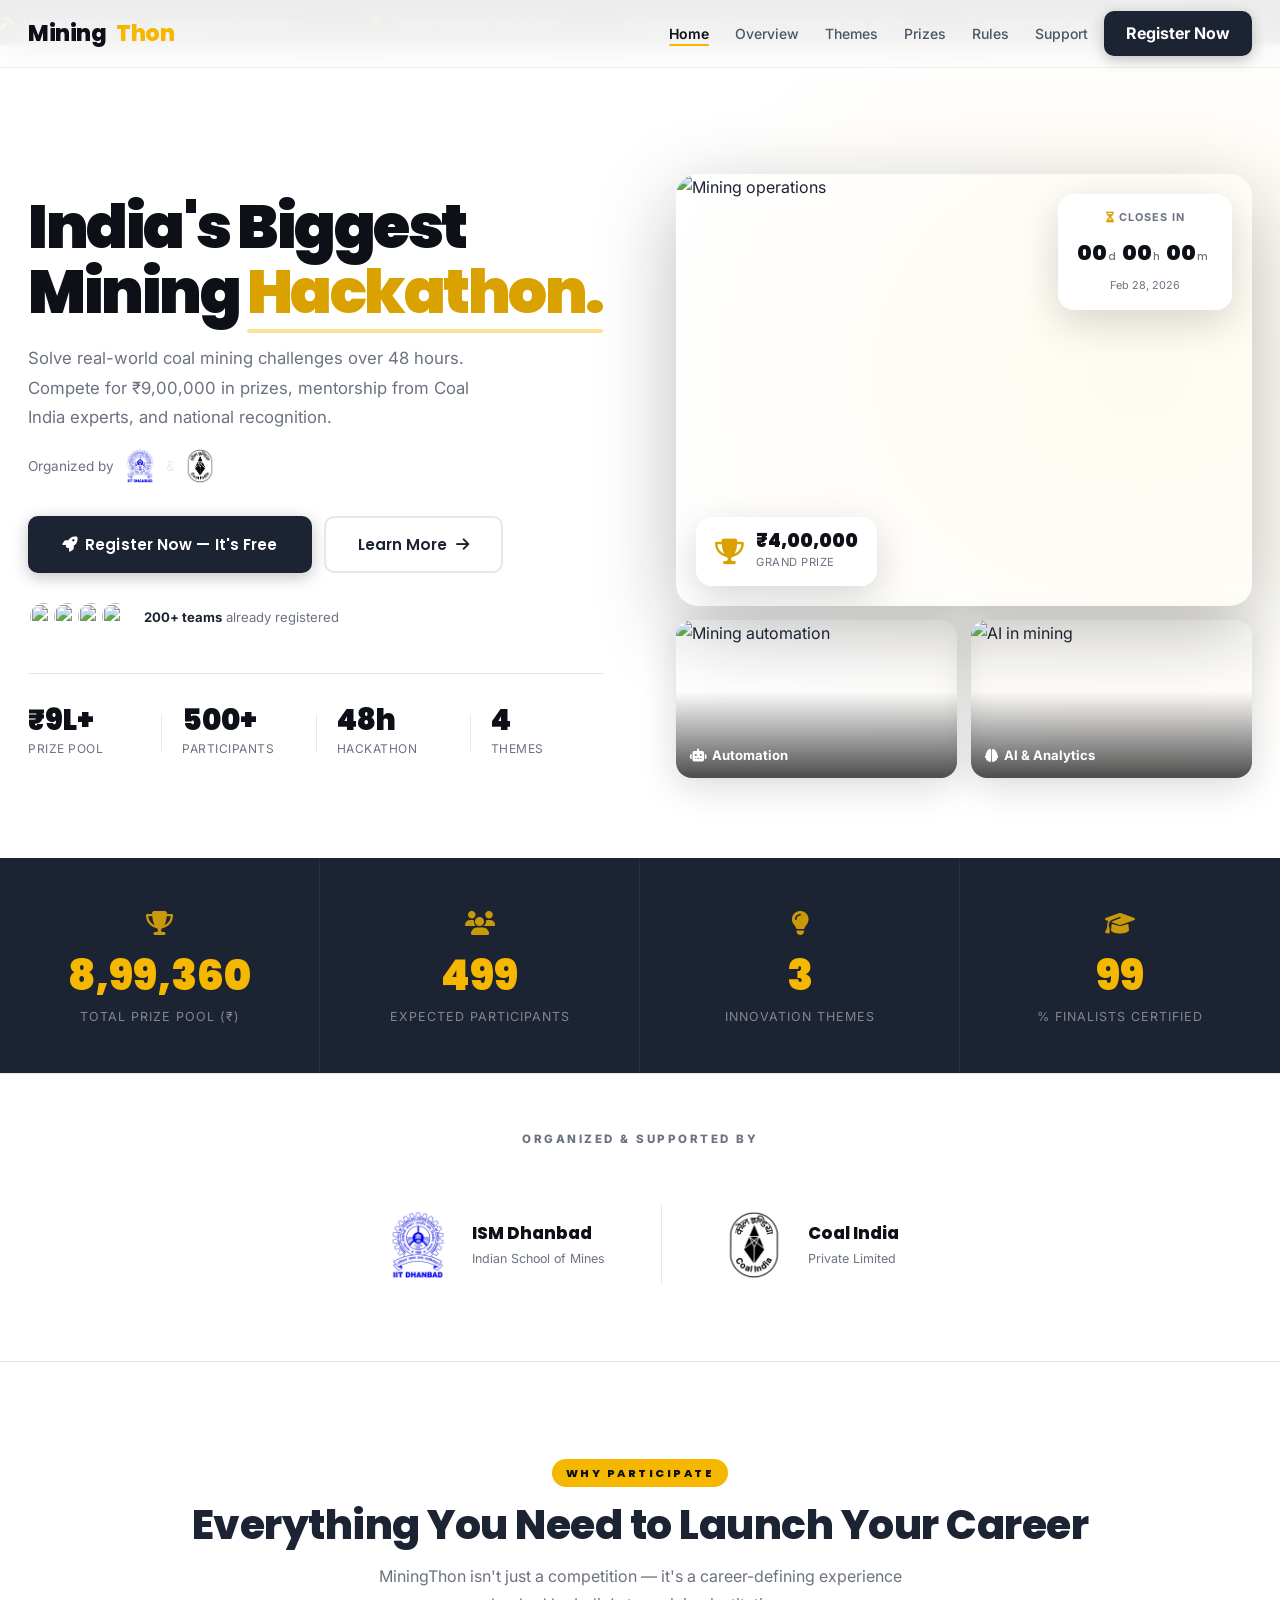
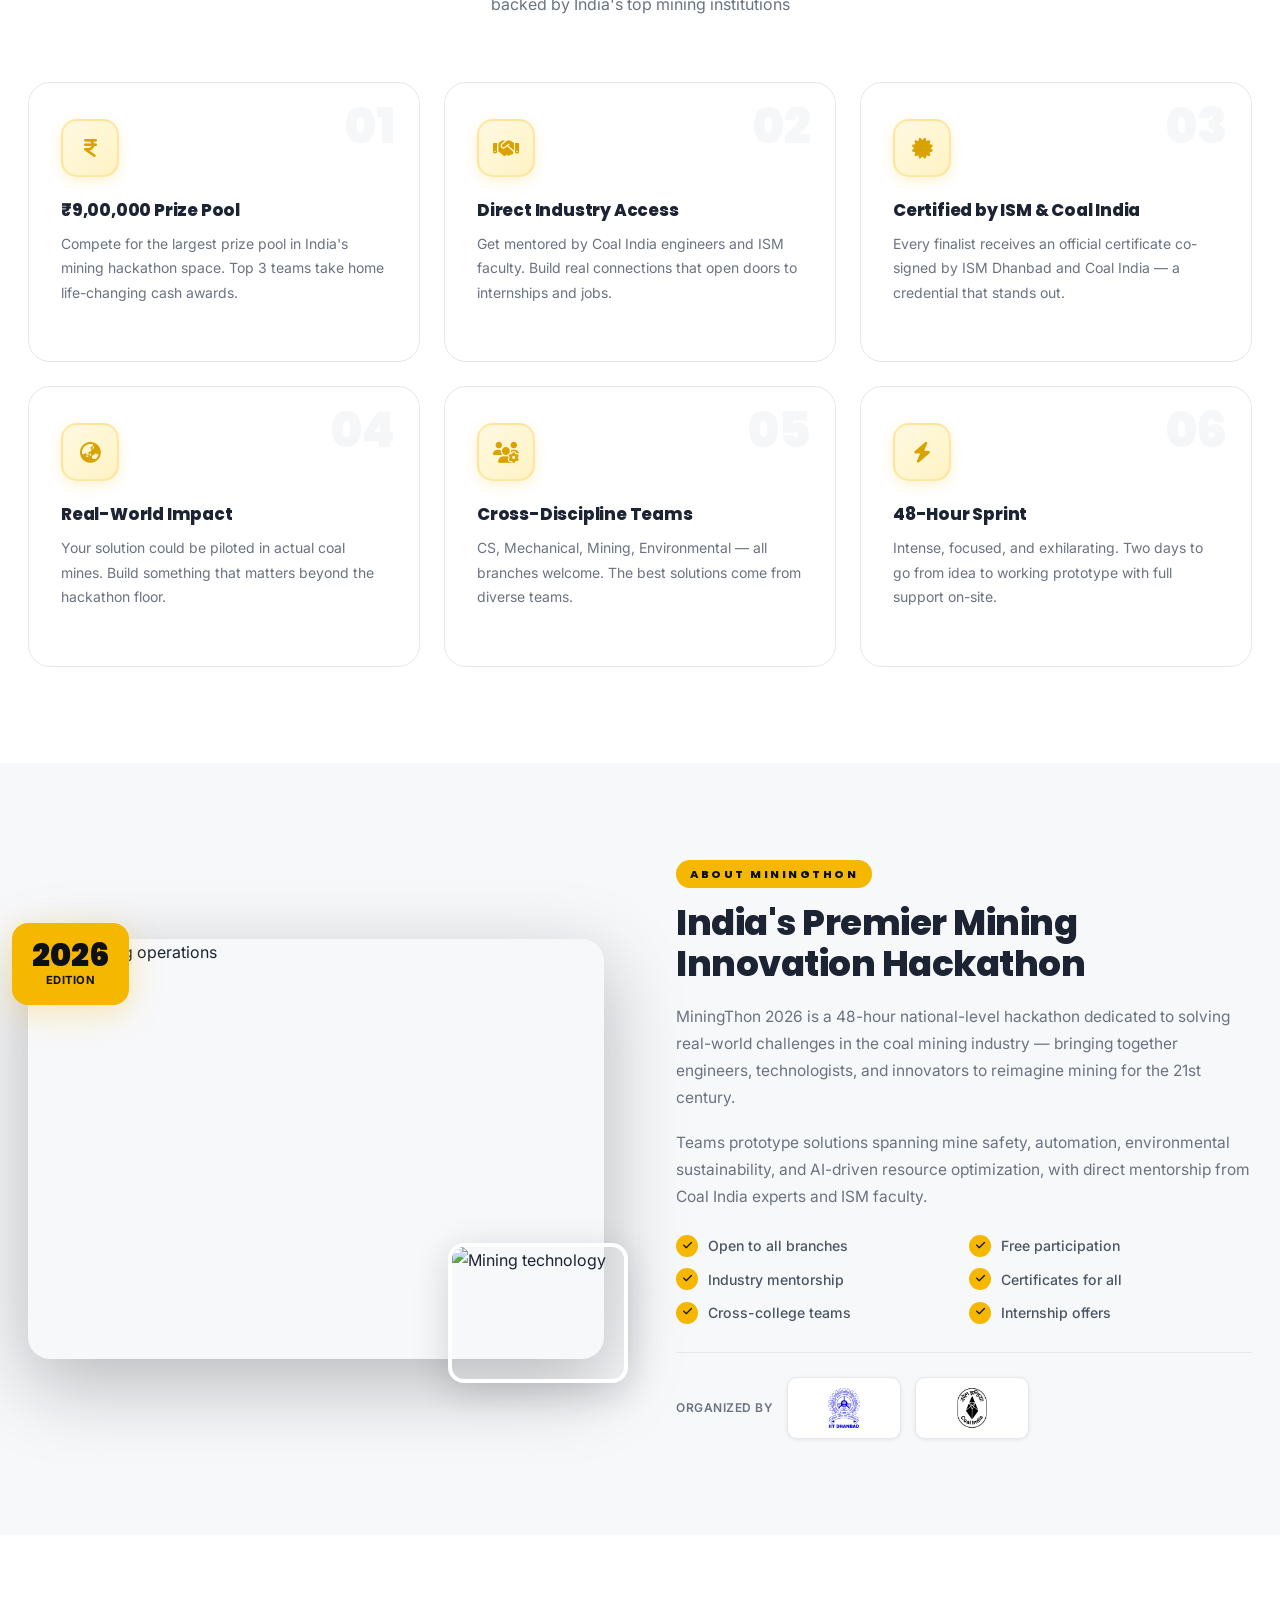
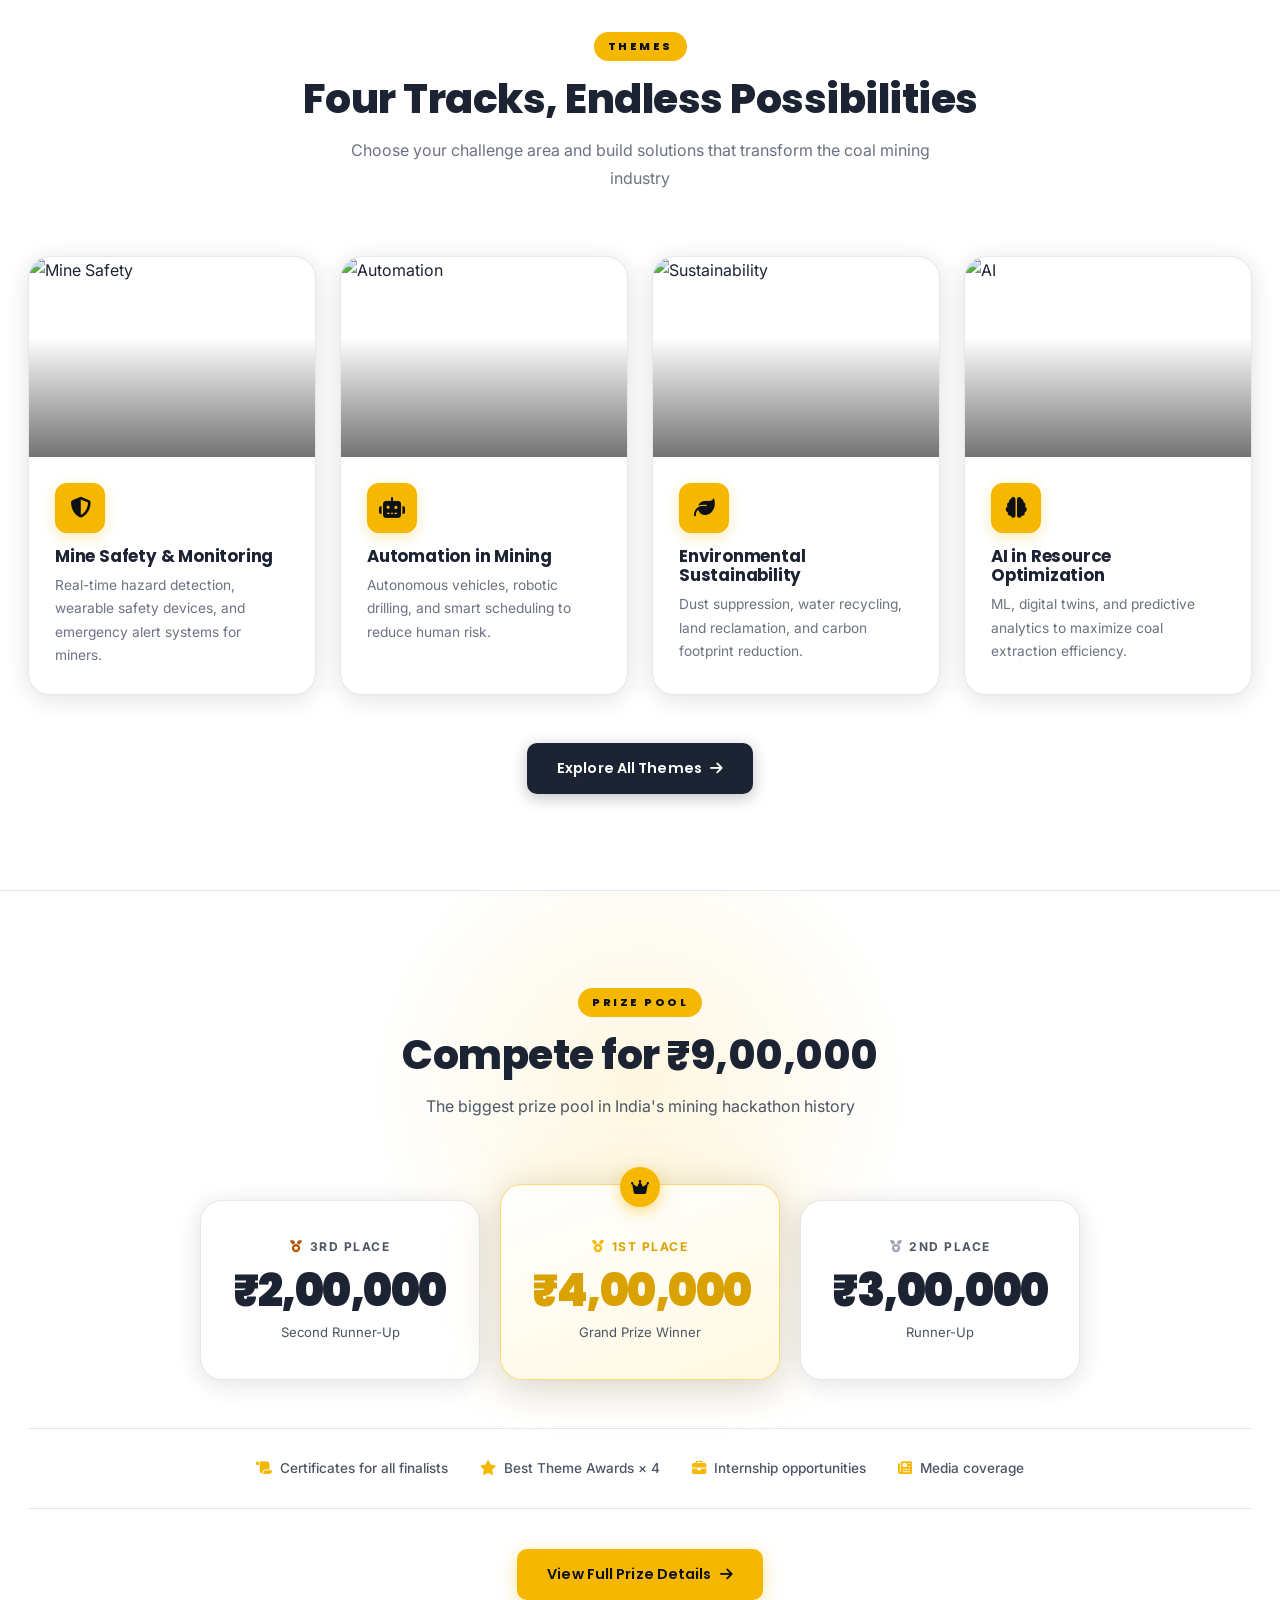
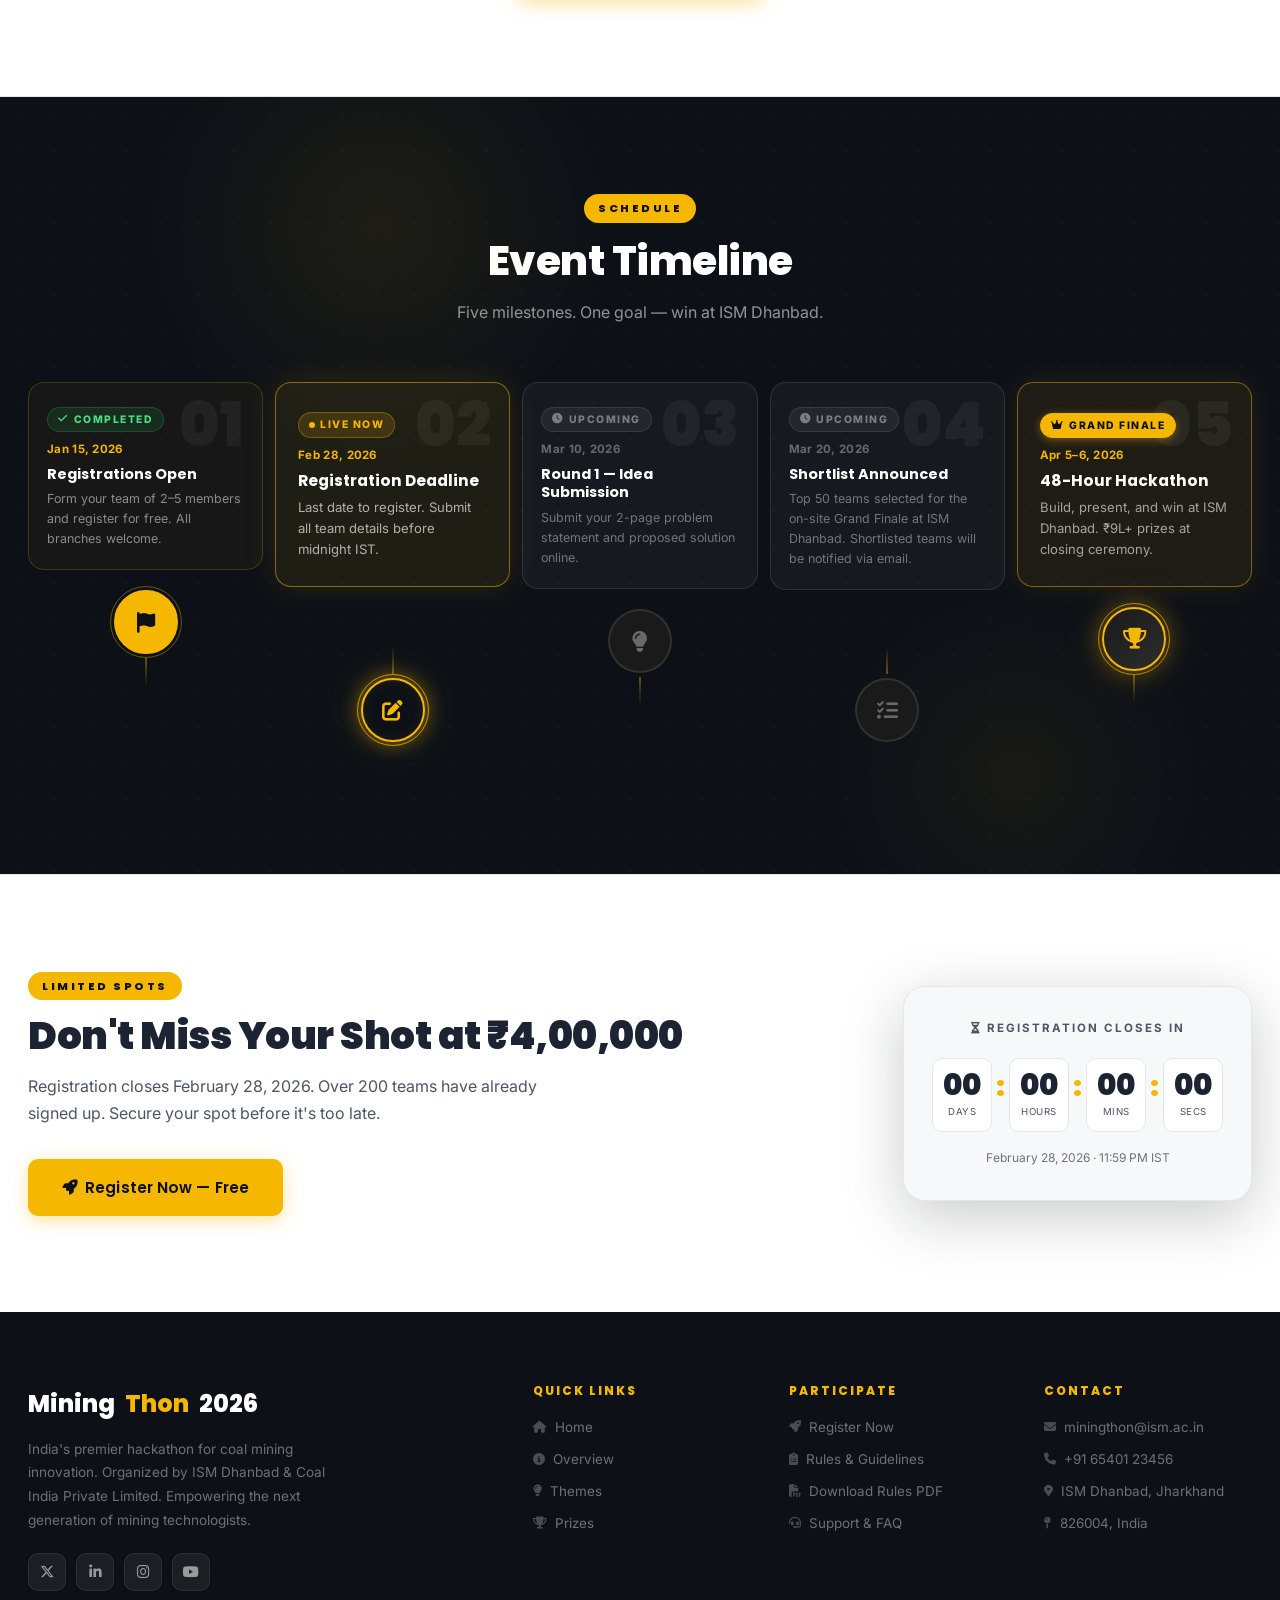
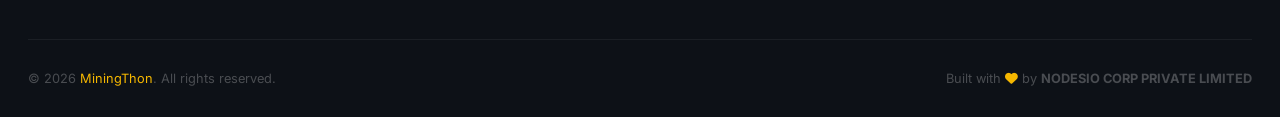
==== commit 0677be47: "fix CSS error, add comments, responsive improvements" ====
--- a/index.html
+++ b/index.html
@@ -1,4 +1,11 @@
-﻿<!DOCTYPE html>
+﻿<!-- ================================================================
+  MiningThon 2026 — index.html (Home Page)
+  Description : Landing page with hero, stats, why section, about,
+                themes preview, prizes teaser, timeline & CTA.
+  Author      : NODESIO CORP PRIVATE LIMITED
+  Last Updated: 2026
+================================================================ -->
+<!DOCTYPE html>
 <html lang="en">
 <head>
   <meta charset="UTF-8" />
@@ -10,7 +17,9 @@
 </head>
 <body>
 
-<!-- TICKER -->
+<!-- ═══════════════════════════════════════════════════════════
+     TICKER — Scrolling announcement bar at the very top
+═══════════════════════════════════════════════════════════ -->
 <div class="ticker-bar">
   <div class="ticker-inner">
     <span><i class="fa-solid fa-hammer"></i> MiningThon 2026 — Registrations Now Open</span>
@@ -26,7 +35,10 @@
   </div>
 </div>
 
-<!-- NAVBAR -->
+<!-- ═══════════════════════════════════════════════════════════
+     NAVBAR — Fixed top navigation with logo, links & register CTA
+     Behavior: links float to center glass pill on scroll
+═══════════════════════════════════════════════════════════ -->
 <nav class="navbar">
   <div class="nav-container">
     <a href="index.html" class="nav-logo">
@@ -580,7 +592,9 @@
   </div>
 </section>
 
-<!-- FOOTER -->
+<!-- ═══════════════════════════════════════════════════════════
+     FOOTER — Site-wide footer with links, contact & credits
+═══════════════════════════════════════════════════════════ -->
 <footer class="footer">
   <div class="footer-grid">
     <div class="footer-brand">
--- a/styles.css
+++ b/styles.css
@@ -1,5 +1,11 @@
 /* ============================================================
    MININGTHON 2026 — ELITE STYLESHEET
+   File        : styles.css
+   Description : Global styles for all pages — variables, reset,
+                 navbar, hero, sections, cards, forms, footer,
+                 animations, and responsive breakpoints.
+   Author      : NODESIO CORP PRIVATE LIMITED
+   Last Updated: 2026
    ============================================================ */
 @import url('https://fonts.googleapis.com/css2?family=Poppins:wght@300;400;500;600;700;800;900&family=Inter:wght@400;500;600&display=swap');
 
@@ -1881,11 +1887,6 @@
   background: var(--gray-light);
   border-radius: var(--radius-sm);
   border-left: 3px solid var(--yellow);
-}
-  border: 2px solid #86efac;
-  border-radius: var(--radius);
-  padding: 36px;
-  text-align: center;
 }
 
 .success-msg .icon { font-size: 3rem; margin-bottom: 12px; display: block; color: var(--green); }
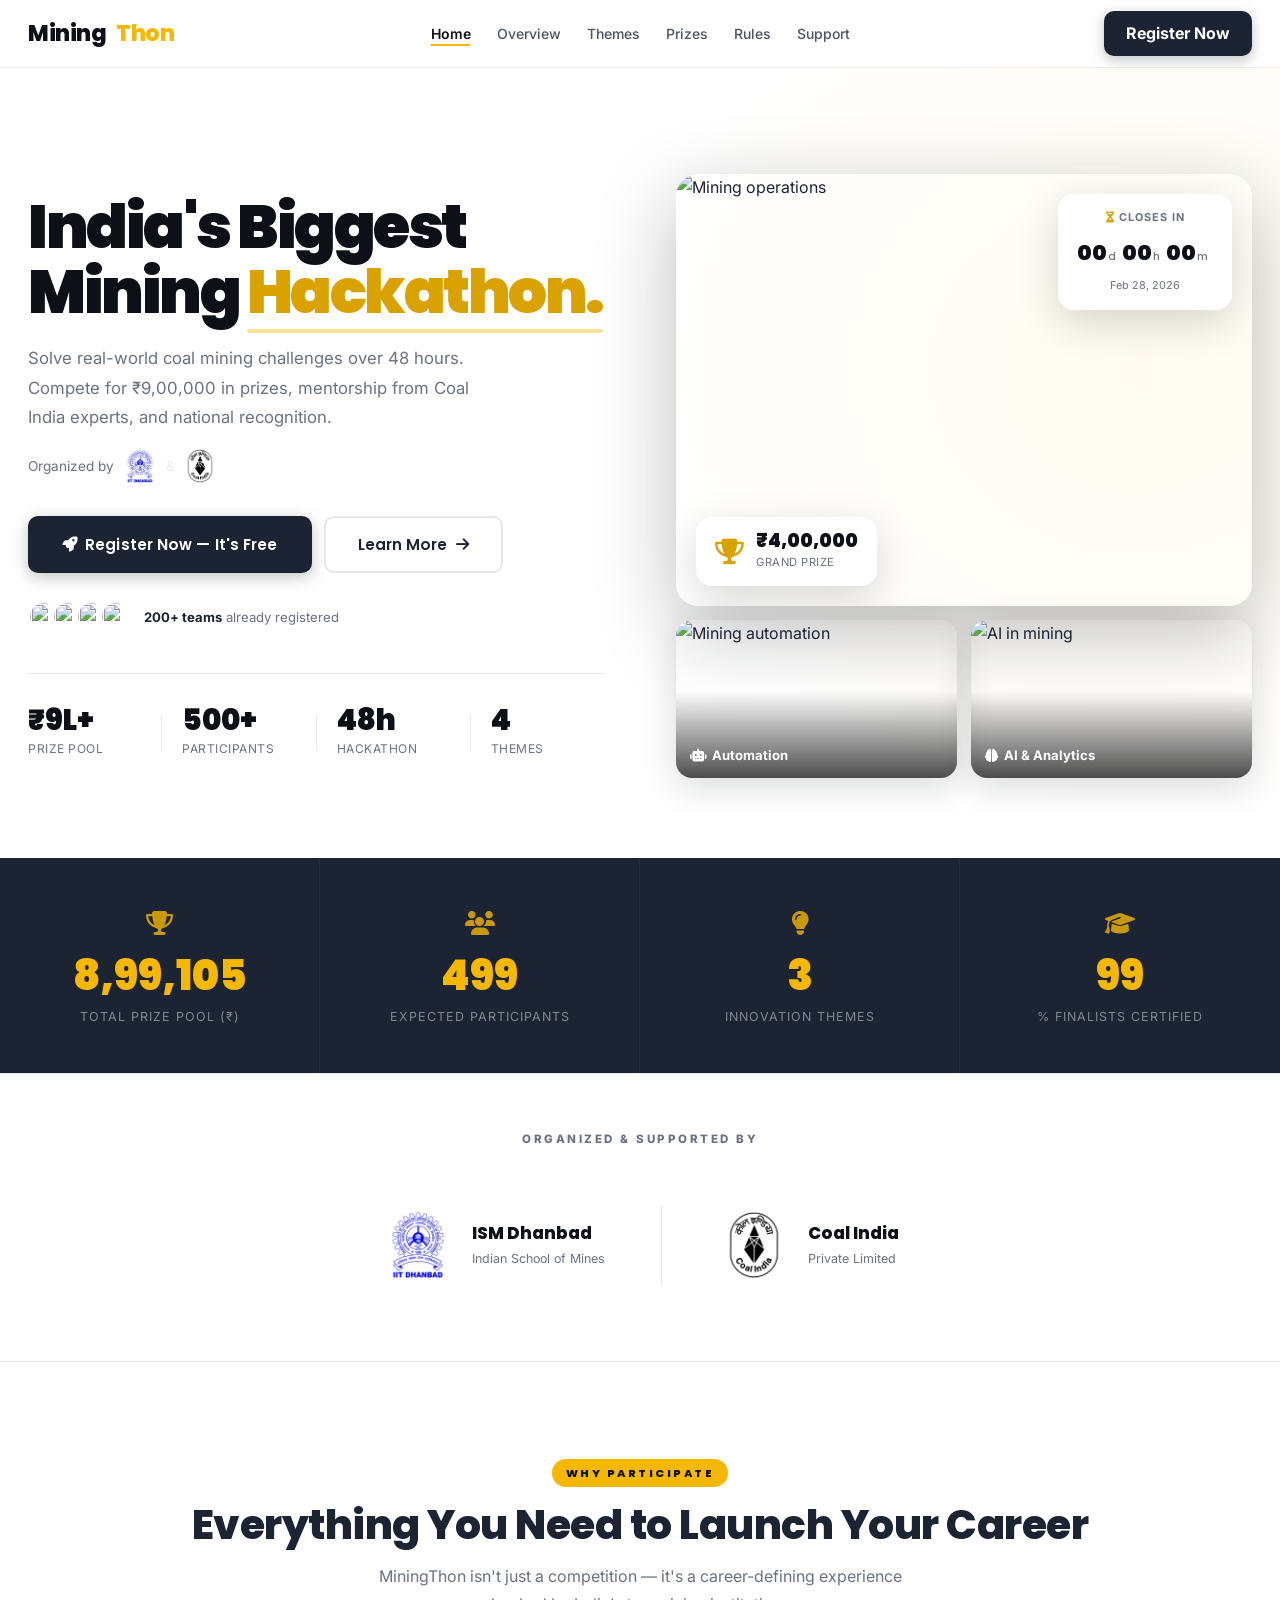
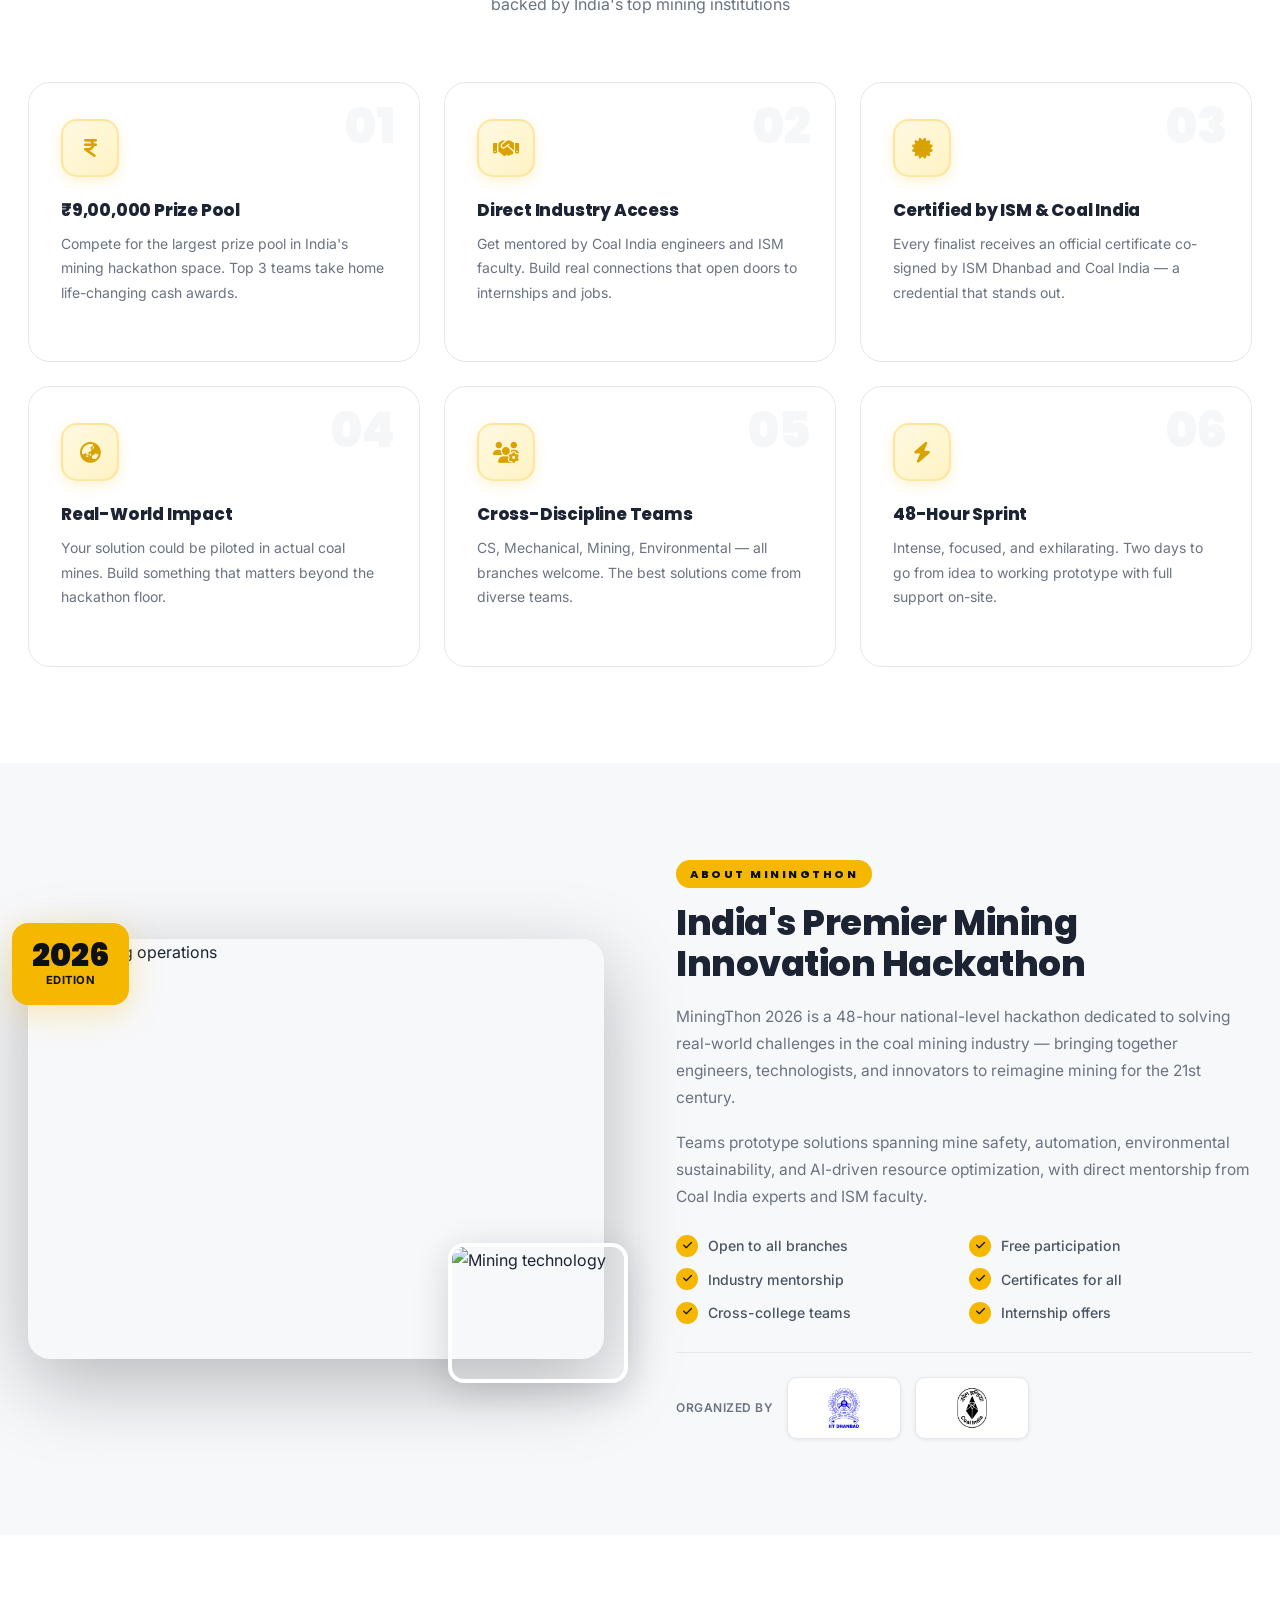
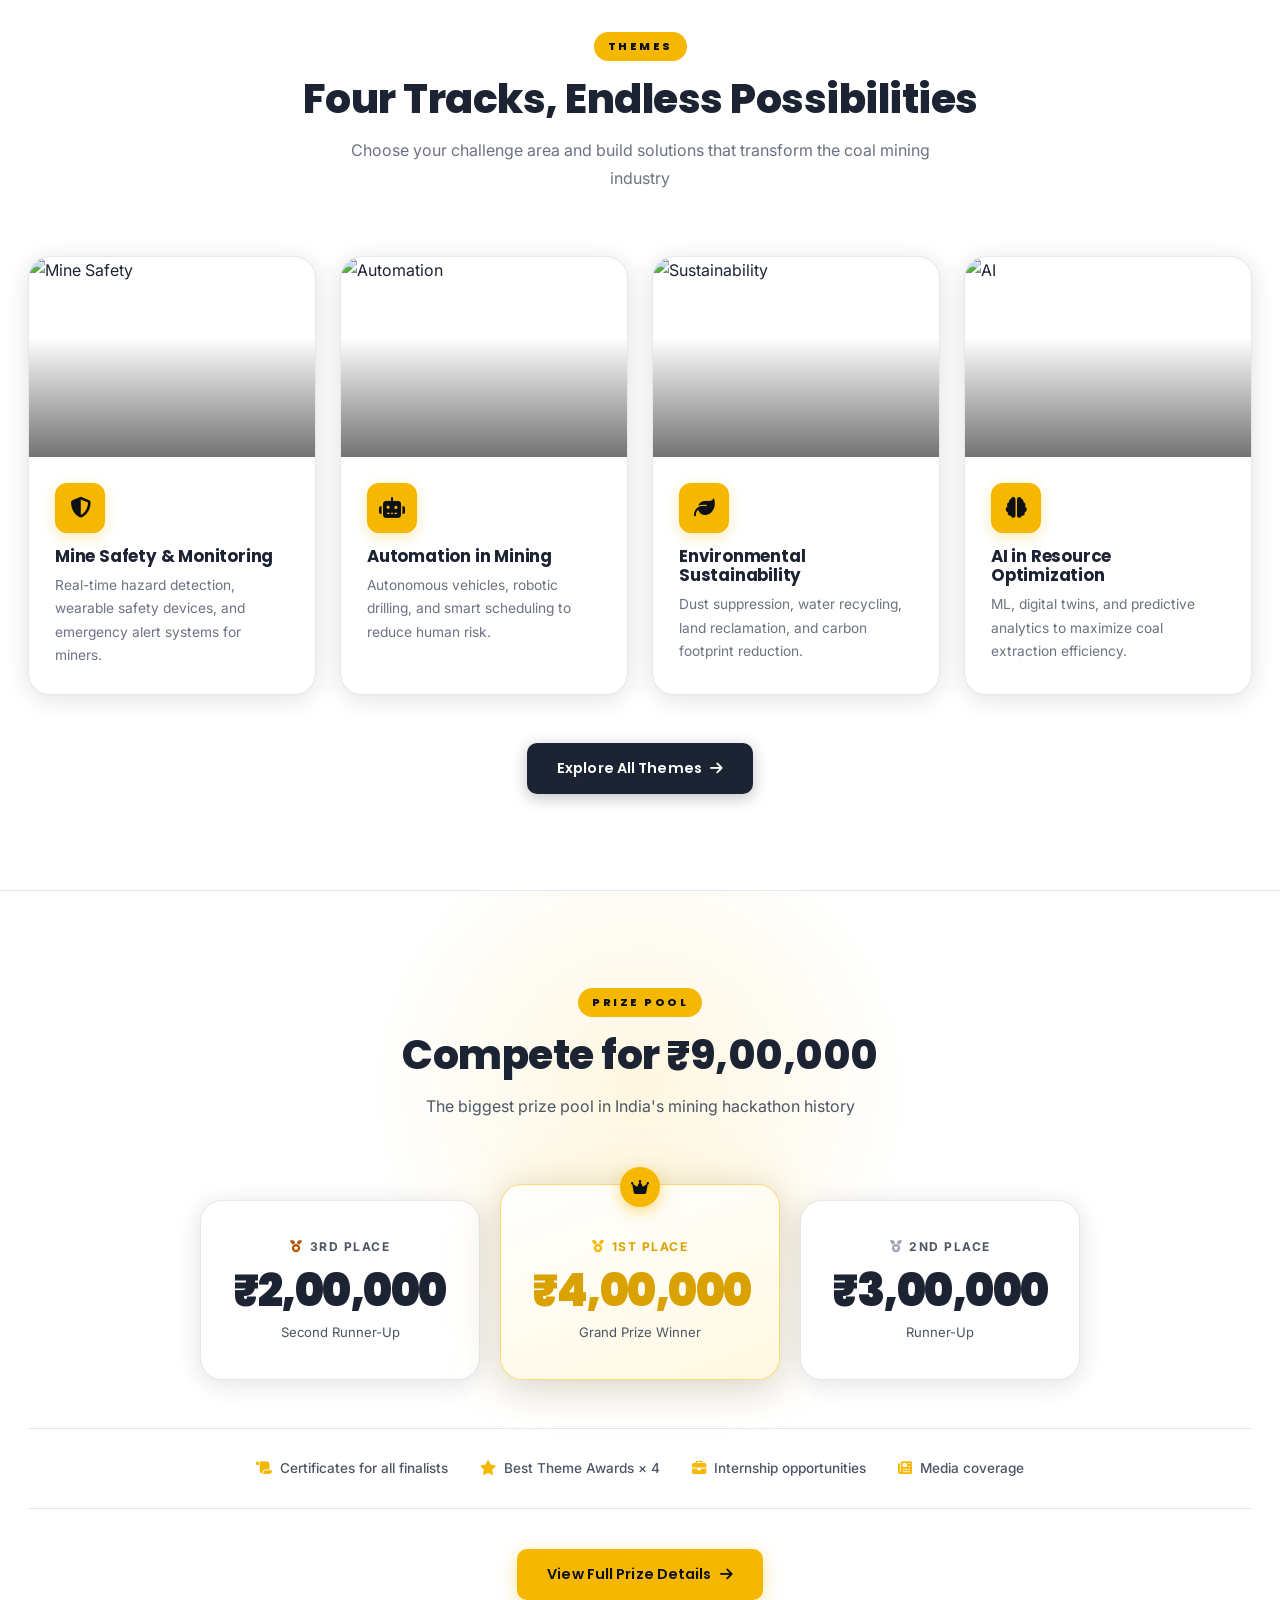
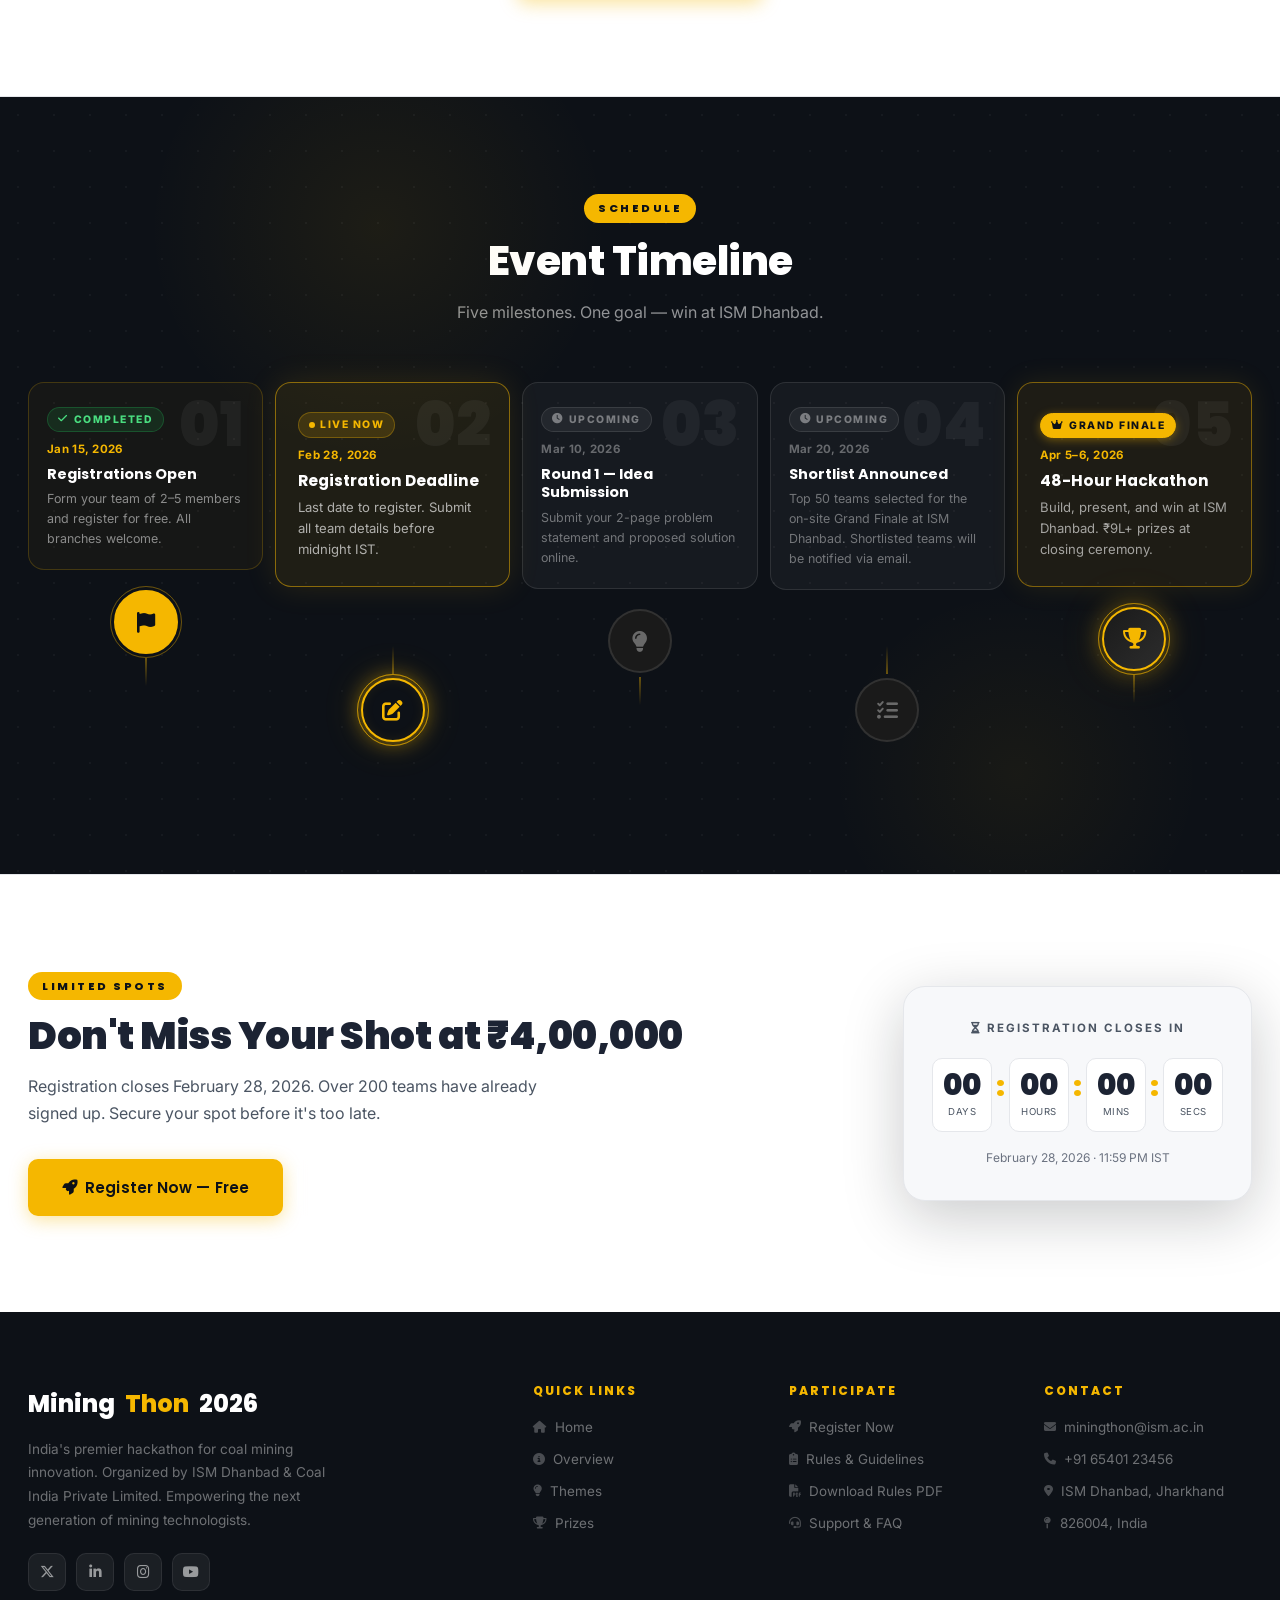
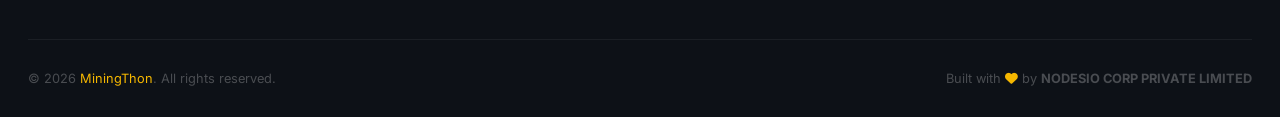
==== commit 8745d133: "first commit - MiningThon 2026 website with responsive design" ====
--- a/index.html
+++ b/index.html
@@ -132,7 +132,7 @@
     <!-- RIGHT: Image collage -->
     <div class="hero-right">
       <div class="hero-img-main">
-        <img src="https://images.unsplash.com/photo-1504307651254-35680f356dfd?w=900&q=85" alt="Mining operations" />
+        <img src="https://images.unsplash.com/photo-1518770660439-4636190af475?w=900&q=85" alt="Mining operations" />
 
         <div class="hero-float-card hero-float-prize">
           <div class="hfc-icon"><i class="fa-solid fa-trophy"></i></div>
@@ -155,13 +155,13 @@
 
       <div class="hero-img-row">
         <div class="hero-mini-card">
-          <img src="https://images.unsplash.com/photo-1581091226825-a6a2a5aee158?w=500&q=80" alt="Mining automation" />
+          <img src="https://images.unsplash.com/photo-1581092918056-0c4c3acd3789?w=500&q=80" alt="Mining automation" />
           <div class="hero-mini-overlay">
             <span><i class="fa-solid fa-robot"></i> Automation</span>
           </div>
         </div>
         <div class="hero-mini-card">
-          <img src="https://images.unsplash.com/photo-1518770660439-4636190af475?w=500&q=80" alt="AI in mining" />
+          <img src="https://images.unsplash.com/photo-1535378917042-10a22c95931a?w=500&q=80" alt="AI in mining" />
           <div class="hero-mini-overlay">
             <span><i class="fa-solid fa-brain"></i> AI &amp; Analytics</span>
           </div>
@@ -291,7 +291,7 @@
     <div class="about-grid">
       <div class="about-img-wrap fade-in-left">
         <div class="main-img">
-          <img src="https://images.unsplash.com/photo-1504307651254-35680f356dfd?w=900&q=85" alt="Coal mining operations" loading="lazy" />
+          <img src="https://images.unsplash.com/photo-1581092160562-40aa08e78837?w=900&q=85" alt="Coal mining operations" loading="lazy" />
         </div>
         <div class="accent-img">
           <img src="https://images.unsplash.com/photo-1581091226825-a6a2a5aee158?w=400&q=80" alt="Mining technology" loading="lazy" />
@@ -341,7 +341,7 @@
     <div class="grid-4">
       <div class="theme-card fade-in delay-1">
         <div class="theme-img">
-          <img src="https://images.unsplash.com/photo-1504307651254-35680f356dfd?w=600&q=80" alt="Mine Safety" loading="lazy" />
+          <img src="https://images.unsplash.com/photo-1504384308090-c894fdcc538d?w=600&q=80" alt="Mine Safety" loading="lazy" />
           <div class="theme-img-overlay"></div>
         </div>
         <div class="theme-body">
@@ -352,7 +352,7 @@
       </div>
       <div class="theme-card fade-in delay-2">
         <div class="theme-img">
-          <img src="https://images.unsplash.com/photo-1581091226825-a6a2a5aee158?w=600&q=80" alt="Automation" loading="lazy" />
+          <img src="https://images.unsplash.com/photo-1485827404703-89b55fcc595e?w=600&q=80" alt="Automation" loading="lazy" />
           <div class="theme-img-overlay"></div>
         </div>
         <div class="theme-body">
@@ -363,7 +363,7 @@
       </div>
       <div class="theme-card fade-in delay-3">
         <div class="theme-img">
-          <img src="https://images.unsplash.com/photo-1473341304170-971dccb5ac1e?w=600&q=80" alt="Sustainability" loading="lazy" />
+          <img src="https://images.unsplash.com/photo-1451187580459-43490279c0fa?w=600&q=80" alt="Sustainability" loading="lazy" />
           <div class="theme-img-overlay"></div>
         </div>
         <div class="theme-body">
@@ -374,7 +374,7 @@
       </div>
       <div class="theme-card fade-in delay-4">
         <div class="theme-img">
-          <img src="https://images.unsplash.com/photo-1518770660439-4636190af475?w=600&q=80" alt="AI" loading="lazy" />
+          <img src="https://images.unsplash.com/photo-1635070041078-e363dbe005cb?w=600&q=80" alt="AI" loading="lazy" />
           <div class="theme-img-overlay"></div>
         </div>
         <div class="theme-body">
--- a/styles.css
+++ b/styles.css
@@ -119,19 +119,15 @@
   top: 0; left: 0; right: 0;
   z-index: 1000;
   height: var(--nav-h);
-  background: rgba(255,255,255,0.92);
-  backdrop-filter: blur(20px);
-  -webkit-backdrop-filter: blur(20px);
+  background: var(--white);
   border-bottom: 1px solid rgba(0,0,0,0.06);
   transition: background 0.4s var(--ease), box-shadow 0.4s var(--ease), border-color 0.4s var(--ease);
 }
 
 .navbar.scrolled {
-  background: rgba(255,255,255,0.45);
-  backdrop-filter: blur(32px) saturate(200%);
-  -webkit-backdrop-filter: blur(32px) saturate(200%);
+  background: var(--white);
   box-shadow: 0 4px 32px rgba(0,0,0,0.07), inset 0 -1px 0 rgba(255,255,255,0.5);
-  border-bottom: 1px solid rgba(255,255,255,0.4);
+  border-bottom: 1px solid rgba(0,0,0,0.1);
 }
 
 .nav-container {
@@ -150,7 +146,7 @@
 .nav-right {
   display: flex;
   align-items: center;
-  gap: 4px;
+  gap: 12px;
 }
 
 .nav-logo {
@@ -178,35 +174,14 @@
 
 .nav-logo:hover .logo-icon { transform: rotate(-10deg) scale(1.08); }
 
-/* Default: links sit inline before the register button (right side) */
+/* Default: links centered */
 .nav-links {
   display: flex;
   align-items: center;
   gap: 2px;
-  transition: position 0s, left 0.45s var(--ease), transform 0.45s var(--ease),
-              background 0.45s var(--ease), border 0.45s var(--ease),
-              box-shadow 0.45s var(--ease), padding 0.45s var(--ease),
-              border-radius 0.45s var(--ease);
-}
-
-/* On scroll: detach and float to center as a glass pill */
-.navbar.scrolled .nav-links {
   position: absolute;
   left: 50%;
   transform: translateX(-50%);
-  background: rgba(255,255,255,0.5);
-  backdrop-filter: blur(20px) saturate(160%);
-  -webkit-backdrop-filter: blur(20px) saturate(160%);
-  border: 1px solid rgba(255,255,255,0.65);
-  border-radius: 50px;
-  padding: 5px 10px;
-  box-shadow: 0 4px 24px rgba(0,0,0,0.07), inset 0 1px 0 rgba(255,255,255,0.9);
-  gap: 0;
-}
-
-/* hide nav-right gap when links float away */
-.navbar.scrolled .nav-right {
-  gap: 0;
 }
 
 .nav-links a {
@@ -2418,48 +2393,237 @@
   .nav-links a::after { display: none; }
   .hamburger { display: flex; }
 
+  /* Fix navbar centering on mobile */
+  .nav-container { padding: 0 16px; }
+  .nav-logo { font-size: 1.2rem; }
+
   .grid-3, .grid-2 { grid-template-columns: 1fr; }
+  .grid-4 { grid-template-columns: 1fr; }
+  
   .about-grid { grid-template-columns: 1fr; gap: 40px; }
   .about-img-wrap .accent-img { display: none; }
   .about-img-wrap .exp-badge { top: 12px; left: 12px; }
+  
+  /* Fix hero section overlapping */
+  .hero-content { grid-template-columns: 1fr; gap: 32px; }
+  .hero-img-main { aspect-ratio: 16/9; }
+  .hero-float-card { position: static; margin: 12px 0; }
+  .hero-float-prize, .hero-float-countdown { 
+    position: relative; 
+    bottom: auto; 
+    top: auto; 
+    left: auto; 
+    right: auto;
+  }
+  
+  /* Fix stats and other sections */
   .form-row { grid-template-columns: 1fr; }
   .contact-grid { grid-template-columns: 1fr; }
   .podium-wrap { flex-direction: column; align-items: center; }
   .prize-card { max-width: 100%; width: 100%; order: unset !important; }
   .prize-card.gold { transform: none; }
   .prize-extras { grid-template-columns: 1fr; }
+  
+  /* Fix timeline */
   .timeline::before { left: 18px; }
   .timeline-item, .timeline-item:nth-child(even) { padding: 0 0 0 52px; justify-content: flex-start; }
   .timeline-dot { left: 18px; }
   .timeline-card { max-width: 100%; }
+  
+  /* Fix timeline v2 - Simple version for mobile */
+  .tl2-section { padding: 64px 16px 80px; }
+  .tl2-bg-grid { display: none; }
+  .tl2-section::before, .tl2-section::after { display: none; }
+  
+  .tl2-steps { 
+    grid-template-columns: 1fr; 
+    gap: 4px;
+    padding-top: 0;
+  }
+  .tl2-step { 
+    width: 100%; 
+    max-width: 100%;
+    min-height: auto !important;
+    flex-direction: column;
+    align-items: stretch;
+    opacity: 1;
+    transform: none;
+    transition: none;
+    margin: 0 !important;
+    padding: 0 !important;
+  }
+  
+  /* Make all steps same height - including plain, done, active, finale */
+  .tl2-step.tl2-done, .tl2-step.tl2-active, .tl2-step.tl2-finale, .tl2-step[data-step] {
+    min-height: auto !important;
+    margin: 0 !important;
+    padding: 0 !important;
+  }
+  
+  /* Hide all animations and nodes */
+  .tl2-ring, .tl2-ring-1, .tl2-ring-2, .tl2-ring-3 { display: none !important; }
+  .tl2-stem { display: none !important; }
+  .tl2-progress-wrap { display: none !important; }
+  .tl2-progress-track { display: none !important; }
+  .tl2-progress-fill { display: none !important; }
+  .tl2-card-glow { display: none !important; }
+  .tl2-sparks { display: none !important; }
+  .tl2-node-wrap { display: none !important; }
+  .tl2-node { display: none !important; }
+  .tl2-num { display: none !important; }
+  
+  /* Remove visible class effects */
+  .tl2-step.tl2-visible { opacity: 1; transform: none; }
+  .tl2-step { border: none !important; }
+  
+  /* Remove any golden borders/lines */
+  .tl2-card { 
+    border-color: rgba(255,255,255,0.1) !important; 
+    background: rgba(255,255,255,0.04) !important;
+  }
+  .tl2-active .tl2-card, .tl2-done .tl2-card, .tl2-finale .tl2-card {
+    border-color: rgba(255,255,255,0.1) !important;
+    background: rgba(255,255,255,0.04) !important;
+    box-shadow: 0 4px 12px rgba(0,0,0,0.3) !important;
+  }
+  
+  /* Hide any pseudo-elements that might create lines */
+  .tl2-step::before, .tl2-step::after { display: none !important; }
+  .tl2-card::before, .tl2-card::after { display: none !important; }
+  
+  /* Simple card - full width */
+  .tl2-card { 
+    position: static !important; 
+    margin: 0 0 8px 0 !important;
+    width: 100% !important;
+    min-height: auto !important;
+    padding: 16px 14px !important;
+    text-align: center !important;
+  }
+  .tl2-card-top, .tl2-card-bottom {
+    margin: 0 0 8px 0 !important;
+    padding: 16px 14px !important;
+    text-align: center !important;
+  }
+  .tl2-card-inner {
+    text-align: center !important;
+  }
+  .tl2-step:hover .tl2-card {
+    transform: none;
+    box-shadow: 0 4px 12px rgba(0,0,0,0.3);
+  }
+  /* All cards same padding on mobile - including plain cards */
+  .tl2-active .tl2-card, .tl2-finale .tl2-card, .tl2-done .tl2-card, .tl2-step .tl2-card {
+    padding: 16px 14px !important;
+    min-height: auto !important;
+    margin: 0 0 8px 0 !important;
+    text-align: center !important;
+  }
+  
   .footer-grid { grid-template-columns: 1fr; gap: 28px; }
   .form-wrapper { padding: 28px 22px; }
   .register-sidebar { grid-template-columns: 1fr; }
   .prizes-row { flex-direction: column; align-items: center; }
   .prize-teaser-card { max-width: 100%; width: 100%; }
-  .prizes-extras-row { gap: 16px; }
+  .prizes-extras-row { gap: 16px; flex-wrap: wrap; }
   .why-grid { grid-template-columns: 1fr; }
-  .sponsors-logos { flex-direction: column; gap: 0; }
-  .sponsor-divider { width: 80%; height: 1px; margin: 8px 0; }
-  .sponsor-item { padding: 20px 28px; }
+  .sponsors-logos { flex-direction: row; gap: 16px; justify-content: center; flex-wrap: wrap; }
+  .sponsor-divider { display: none; }
+  .sponsor-item { padding: 16px 12px; flex: 0 1 auto; }
+  
+  /* Fix final CTA section */
+  .final-cta-content { grid-template-columns: 1fr; gap: 32px; }
+  .cta-deadline-card { width: 100%; min-width: auto; }
 }
 
 @media (max-width: 480px) {
   .section { padding: 64px 16px; }
   .hero { padding: calc(var(--nav-h) + 32px) 16px 48px; }
-  .hero-btns { flex-direction: column; }
-  .hero-btns .btn { width: 100%; }
+  .hero h1 { font-size: 2rem; line-height: 1.1; }
+  .hero-btns { flex-direction: column; width: 100%; }
+  .hero-btns .btn { width: 100%; justify-content: center; }
   .hero-stats-row { flex-wrap: wrap; gap: 16px; }
   .hero-stat-divider { display: none; }
-  .hero-stat-item { flex: 0 0 calc(50% - 8px); }
+  .hero-stat-item { flex: 0 0 calc(50% - 8px); text-align: center; }
   .stats-strip-inner { grid-template-columns: 1fr 1fr; }
+  .stat-item { padding: 32px 16px; }
   .prize-extras { grid-template-columns: 1fr; }
   .footer-bottom { flex-direction: column; text-align: center; }
-  .final-cta-btns { flex-direction: column; }
+  .final-cta-btns { flex-direction: column; width: 100%; }
   .final-cta-btns .btn { width: 100%; }
-  .cdl-timer { gap: 2px; }
-  .cdl-unit { min-width: 44px; padding: 10px 6px; }
+  .cdl-timer { gap: 2px; flex-wrap: nowrap; justify-content: center; overflow-x: auto; }
+  .cdl-unit { min-width: 44px; padding: 10px 6px; flex-shrink: 0; }
   .cdl-unit span { font-size: 1.4rem; }
+  .cdl-sep { margin: 0 2px; flex-shrink: 0; }
+  
+  /* Fix page hero */
+  .page-hero { padding: 80px 16px 56px; }
+  .page-hero h1 { font-size: 1.8rem; }
+  
+  /* Fix timeline v2 on small phones - keep it simple */
+  .tl2-section { padding: 48px 12px 64px; }
+  .tl2-header h2 { font-size: 1.6rem; }
+  .tl2-steps { gap: 2px; }
+  .tl2-step { margin: 0 !important; padding: 0 !important; min-height: auto !important; }
+  .tl2-step[data-step] { margin: 0 !important; padding: 0 !important; }
+  .tl2-card { padding: 14px 12px !important; margin: 0 0 8px 0 !important; min-height: auto !important; text-align: center !important; }
+  .tl2-card-top, .tl2-card-bottom { padding: 14px 12px !important; margin: 0 0 8px 0 !important; text-align: center !important; }
+  .tl2-card-inner { text-align: center !important; }
+  .tl2-active .tl2-card, .tl2-finale .tl2-card, .tl2-done .tl2-card, .tl2-step .tl2-card { 
+    padding: 14px 12px !important; 
+    margin: 0 0 8px 0 !important;
+    min-height: auto !important;
+    text-align: center !important;
+  }
+  
+  /* Fix navbar logo */
+  .nav-logo { font-size: 1.1rem; }
+  
+  /* Fix hero trust section */
+  .hero-trust { flex-wrap: wrap; justify-content: center; text-align: center; }
+  
+  /* Fix sponsor logos */
+  .sponsor-item { flex-direction: column; text-align: center; padding: 12px; }
+  .sponsor-logo { height: 48px; }
+  
+  /* Fix theme cards */
+  .theme-card { margin-bottom: 16px; }
+  
+  /* Fix about features */
+  .about-features { grid-template-columns: 1fr; }
+  
+  /* Fix about logos - keep in single line */
+  .about-logos { 
+    flex-wrap: wrap; 
+    gap: 8px;
+    justify-content: center;
+  }
+  .about-logos .label { 
+    flex-shrink: 0; 
+    font-size: 0.7rem;
+    width: 100%;
+    margin-bottom: 8px;
+    text-align: center;
+  }
+  .org-badge { 
+    flex-shrink: 0;
+    padding: 8px 10px;
+    gap: 6px;
+    flex-direction: column;
+    align-items: center;
+    text-align: center;
+  }
+  .org-badge span {
+    font-size: 0.7rem;
+  }
+  .org-logo { 
+    width: 50px; 
+    height: 28px; 
+  }
+  
+  /* Fix member tabs */
+  .member-tabs { gap: 6px; }
+  .member-tab { padding: 6px 12px; font-size: 0.75rem; }
 }
 
 /* ============================================================
@@ -3312,11 +3476,68 @@
 
 /* ── Responsive ── */
 @media (max-width: 1024px) {
-  .tl2-steps { grid-template-columns: repeat(3, 1fr); row-gap: 48px; }
+  .tl2-steps { 
+    grid-template-columns: 1fr; 
+    gap: 8px;
+  }
   .tl2-progress-wrap { display: none; }
-  .tl2-step[data-step="3"] { grid-column: 2; }
-  .tl2-step[data-step="4"] { grid-column: 1; }
-  .tl2-step[data-step="5"] { grid-column: 3; }
+  .tl2-bg-grid { display: none; }
+  .tl2-section::before, .tl2-section::after { display: none; }
+  
+  /* Hide all decorative elements */
+  .tl2-ring, .tl2-ring-1, .tl2-ring-2, .tl2-ring-3 { display: none !important; }
+  .tl2-stem { display: none !important; }
+  .tl2-node-wrap { display: none !important; }
+  .tl2-node { display: none !important; }
+  .tl2-num { display: none !important; }
+  .tl2-card-glow { display: none !important; }
+  .tl2-sparks { display: none !important; }
+  
+  /* Simple step layout */
+  .tl2-step {
+    flex-direction: column;
+    align-items: stretch;
+    min-height: auto !important;
+    margin: 0 !important;
+    padding: 0 !important;
+  }
+  .tl2-step[data-step] { 
+    grid-column: auto !important;
+    margin: 0 !important;
+    padding: 0 !important;
+  }
+  
+  /* Uniform card styling */
+  .tl2-card {
+    position: static !important;
+    margin: 0 0 8px 0 !important;
+    padding: 18px 16px !important;
+    min-height: auto !important;
+    border-color: rgba(255,255,255,0.1) !important;
+    background: rgba(255,255,255,0.04) !important;
+    text-align: center !important;
+  }
+  .tl2-card-top, .tl2-card-bottom {
+    margin: 0 0 8px 0 !important;
+    padding: 18px 16px !important;
+    text-align: center !important;
+  }
+  .tl2-card-inner {
+    text-align: center !important;
+  }
+  .tl2-active .tl2-card, .tl2-finale .tl2-card, .tl2-done .tl2-card, .tl2-step .tl2-card {
+    padding: 18px 16px !important;
+    margin: 0 0 8px 0 !important;
+    min-height: auto !important;
+    border-color: rgba(255,255,255,0.1) !important;
+    background: rgba(255,255,255,0.04) !important;
+    box-shadow: 0 4px 12px rgba(0,0,0,0.3) !important;
+    text-align: center !important;
+  }
+  
+  /* Hide pseudo-elements */
+  .tl2-step::before, .tl2-step::after { display: none !important; }
+  .tl2-card::before, .tl2-card::after { display: none !important; }
 }
 
 @media (max-width: 640px) {
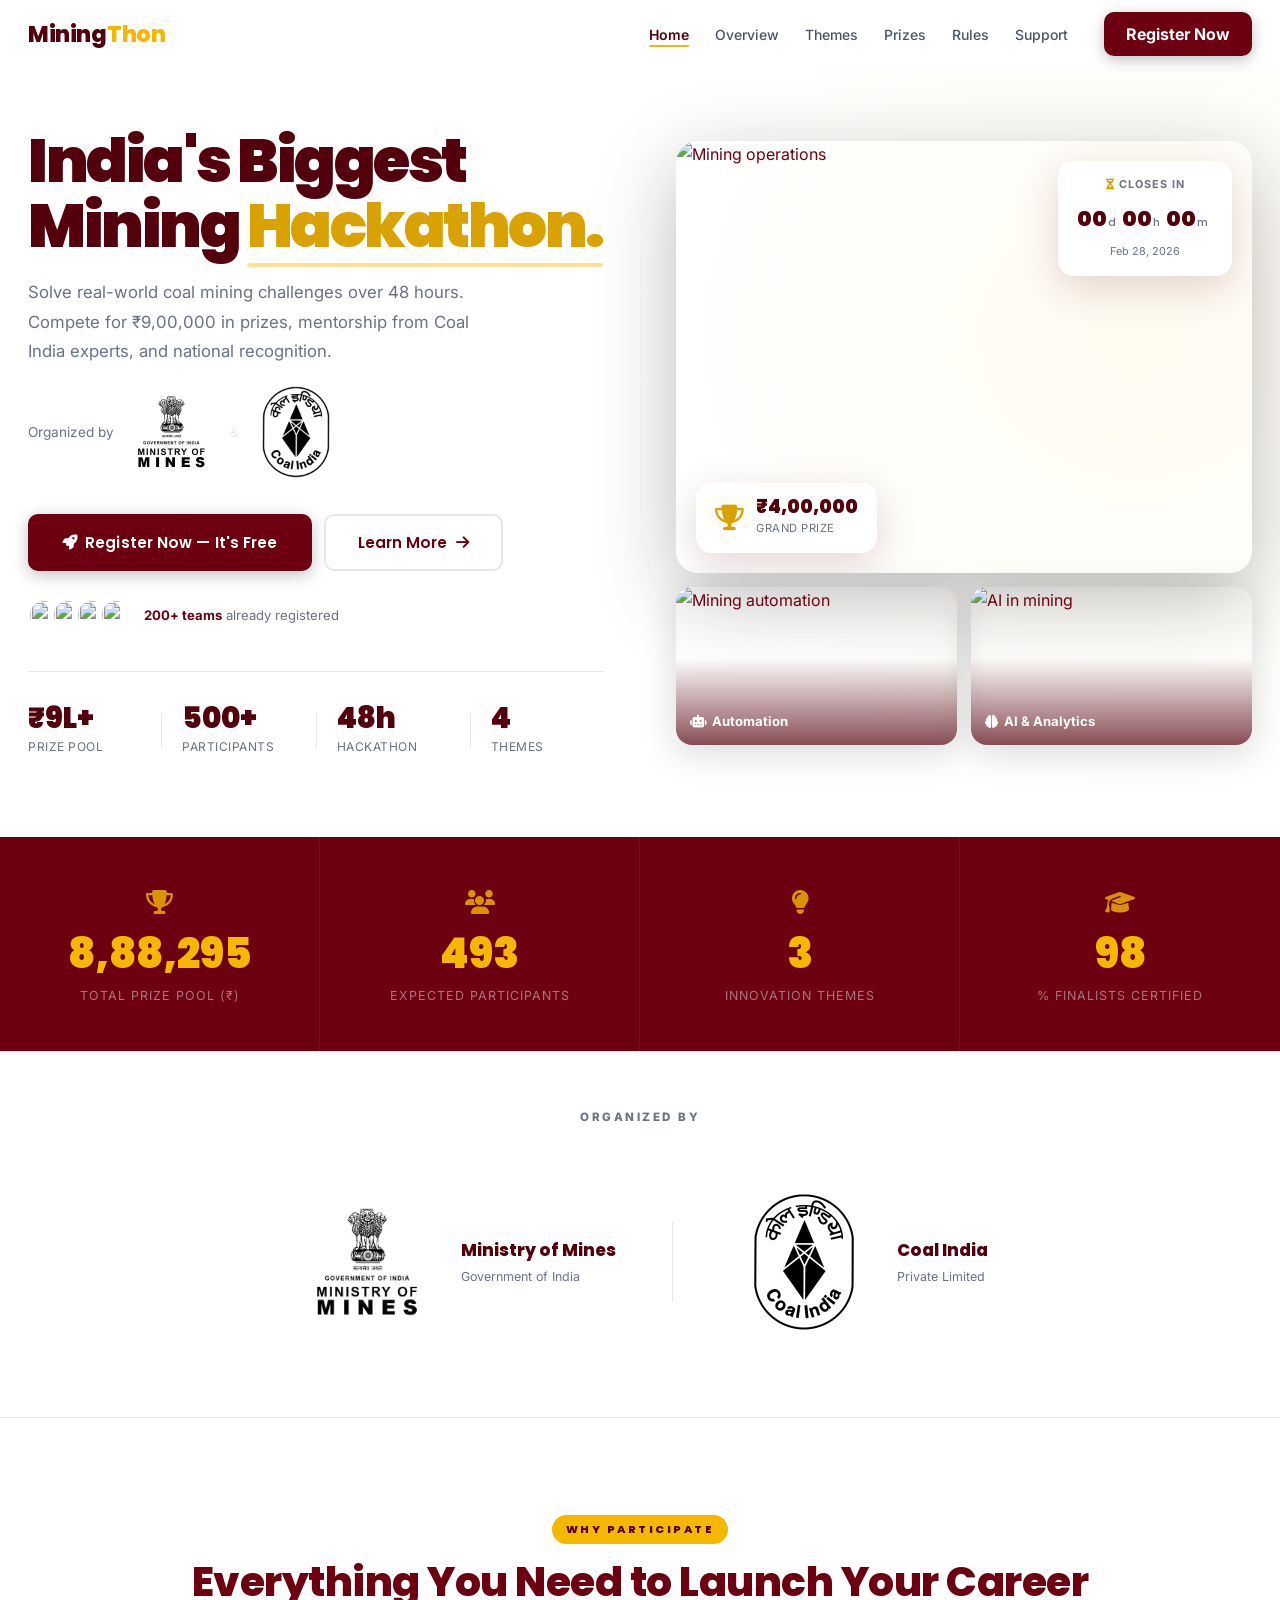
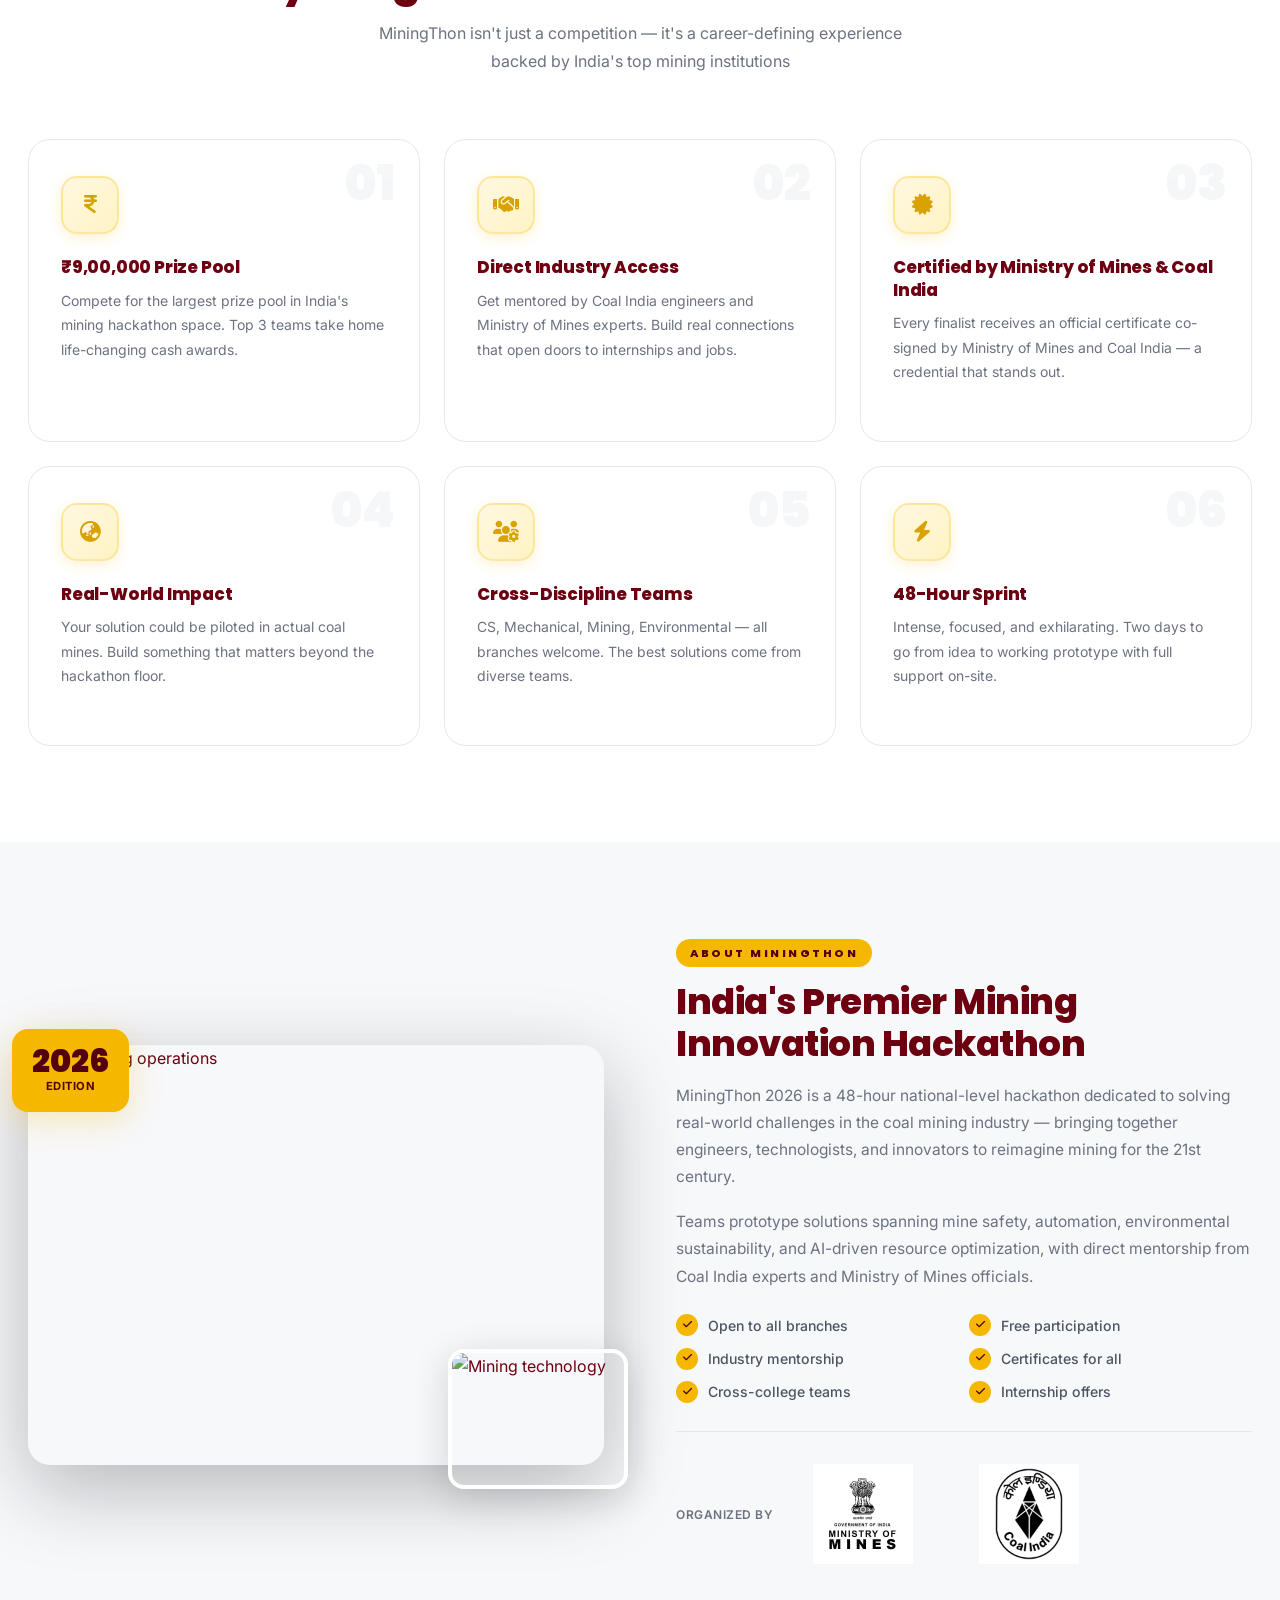
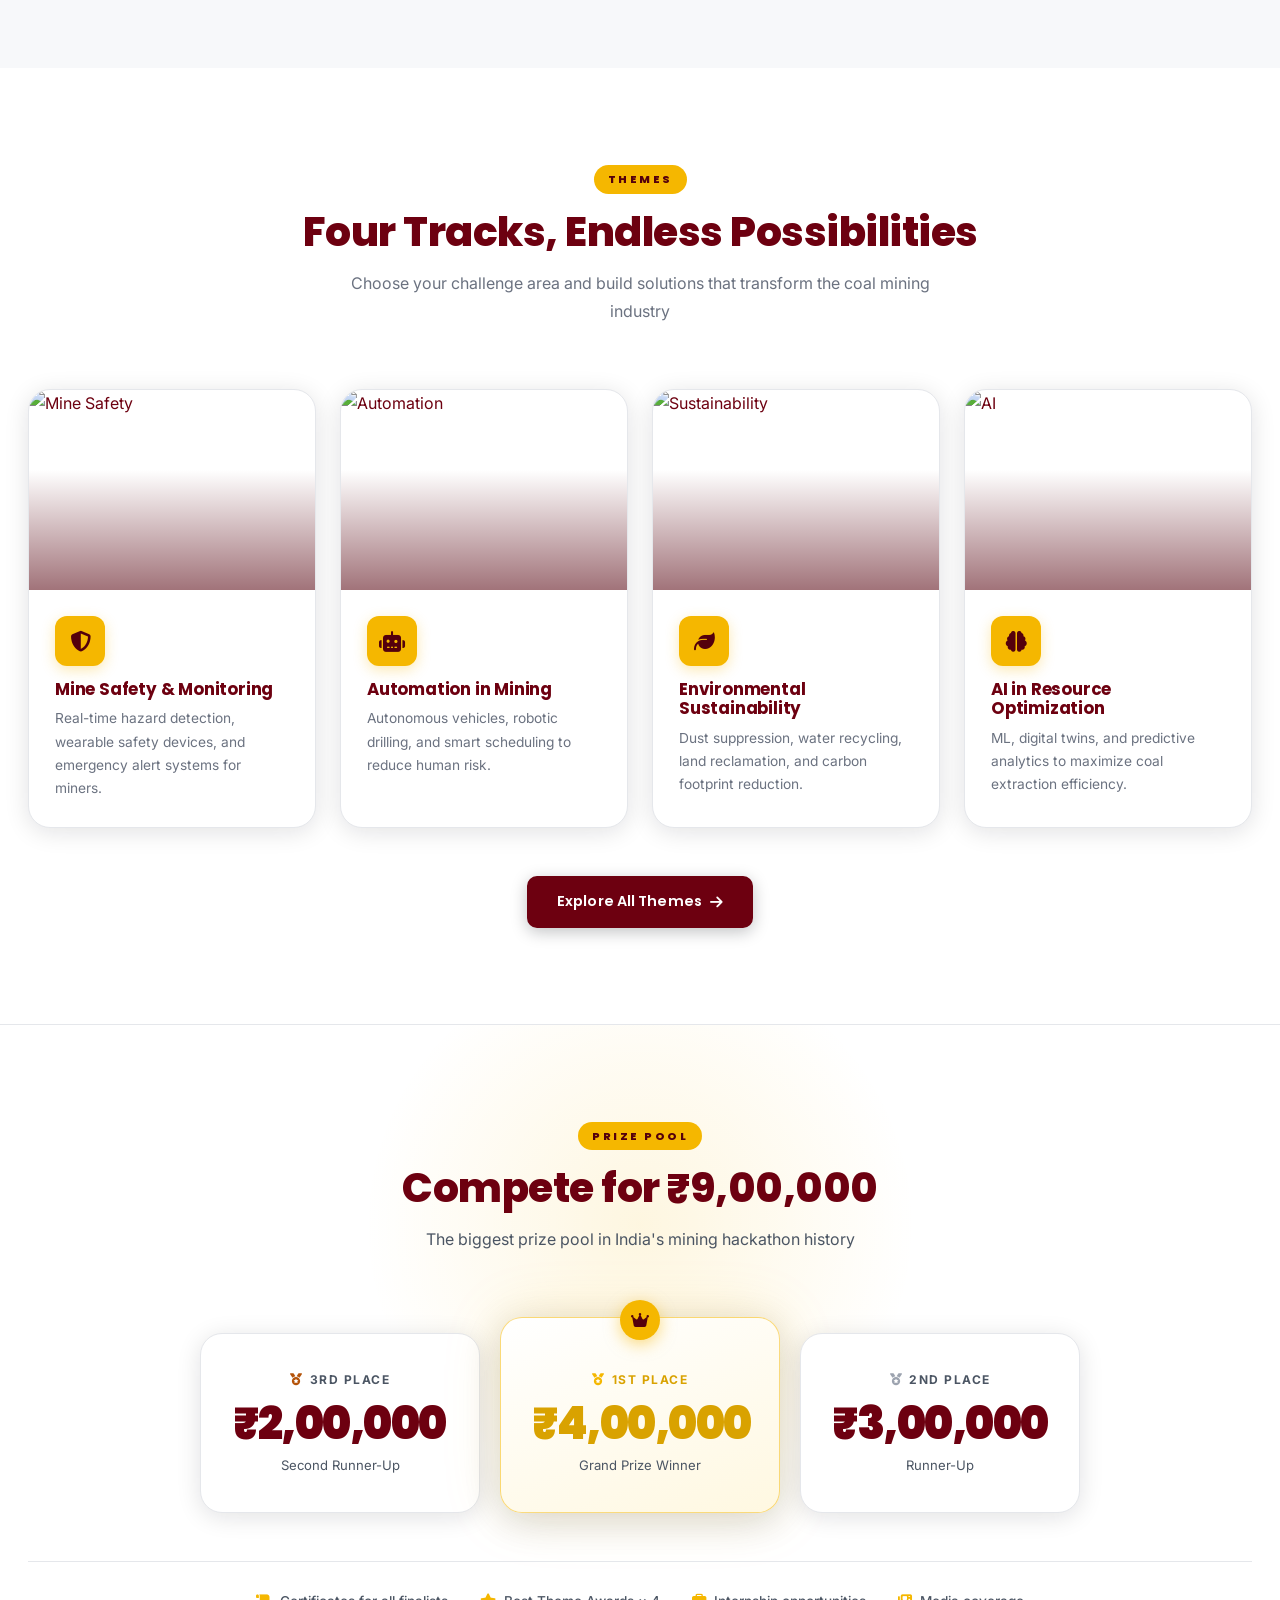
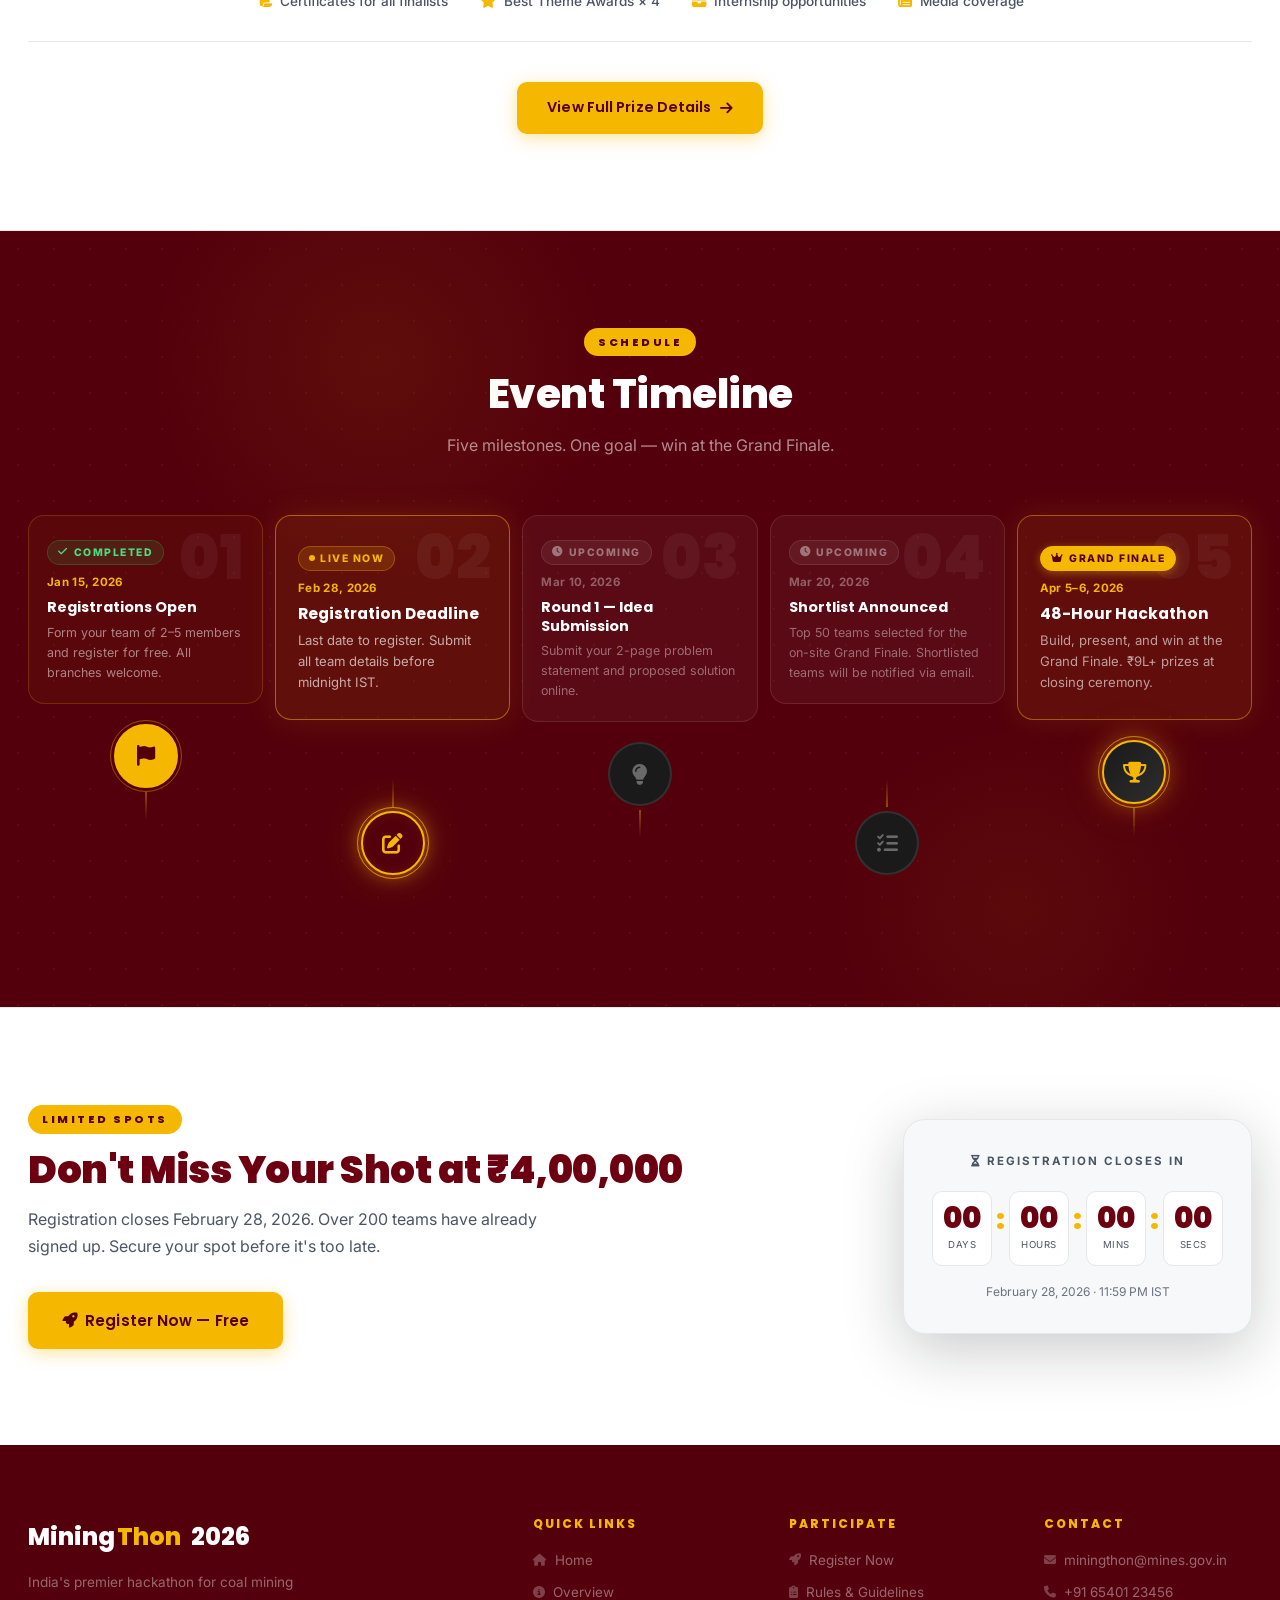
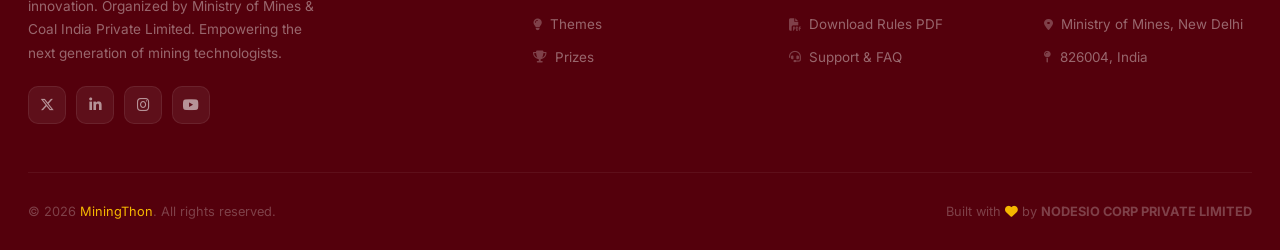
==== commit cda721c7: "Updated MiningThon website - replaced ISM with Ministry of Mines, improved navbar glass effect, fixe" ====
--- a/index.html
+++ b/index.html
@@ -10,7 +10,7 @@
 <head>
   <meta charset="UTF-8" />
   <meta name="viewport" content="width=device-width, initial-scale=1.0" />
-  <meta name="description" content="MiningThon 2026 – India's premier hackathon for coal mining innovation. ₹9,00,000 prize pool. Organized by ISM Dhanbad & Coal India." />
+  <meta name="description" content="MiningThon 2026 – India's premier hackathon for coal mining innovation. ₹9,00,000 prize pool. Organized by Ministry of Mines & Coal India." />
   <title>MiningThon 2026 – India's Biggest Mining Hackathon</title>
   <link rel="stylesheet" href="styles.css" />
   <link rel="stylesheet" href="https://cdnjs.cloudflare.com/ajax/libs/font-awesome/6.5.0/css/all.min.css" />
@@ -20,7 +20,7 @@
 <!-- ═══════════════════════════════════════════════════════════
      TICKER — Scrolling announcement bar at the very top
 ═══════════════════════════════════════════════════════════ -->
-<div class="ticker-bar">
+<!-- <div class="ticker-bar">
   <div class="ticker-inner">
     <span><i class="fa-solid fa-hammer"></i> MiningThon 2026 — Registrations Now Open</span>
     <span><i class="fa-solid fa-trophy"></i> Total Prize Pool: ₹9,00,000</span>
@@ -33,7 +33,7 @@
     <span><i class="fa-solid fa-location-dot"></i> Grand Finale: ISM Dhanbad, April 5–6, 2026</span>
     <span><i class="fa-solid fa-users"></i> Teams of 2–5 Members | Free to Participate</span>
   </div>
-</div>
+</div> -->
 
 <!-- ═══════════════════════════════════════════════════════════
      NAVBAR — Fixed top navigation with logo, links & register CTA
@@ -41,9 +41,7 @@
 ═══════════════════════════════════════════════════════════ -->
 <nav class="navbar">
   <div class="nav-container">
-    <a href="index.html" class="nav-logo">
-      Mining<span>Thon</span>
-    </a>
+    <a href="index.html" class="nav-logo">Mining<span>Thon</span></a>
     <div class="nav-right">
       <ul class="nav-links">
         <li><a href="index.html">Home</a></li>
@@ -82,7 +80,7 @@
 
       <p class="hero-org">
         Organized by
-        <img src="images/ism.webp" alt="ISM Dhanbad" class="hero-org-logo" />
+        <img src="images/ministry of mines.webp" alt="Ministry of Mines" class="hero-org-logo" />
         <span class="sep">&amp;</span>
         <img src="images/colIndia.webp" alt="Coal India Pvt. Ltd." class="hero-org-logo" />
       </p>
@@ -205,13 +203,13 @@
 ═══════════════════════════════════════════════════════════ -->
 <div class="sponsors-strip">
   <div class="container">
-    <div class="sponsors-label">Organized &amp; Supported By</div>
+    <div class="sponsors-label">Organized By</div>
     <div class="sponsors-logos">
       <div class="sponsor-item">
-        <img src="images/ism.webp" alt="ISM Dhanbad – Indian School of Mines" class="sponsor-logo" />
+        <img src="images/ministry of mines.webp" alt="Ministry of Mines" class="sponsor-logo" />
         <div class="sponsor-info">
-          <div class="sponsor-name">ISM Dhanbad</div>
-          <div class="sponsor-sub">Indian School of Mines</div>
+          <div class="sponsor-name">Ministry of Mines</div>
+          <div class="sponsor-sub">Government of India</div>
         </div>
       </div>
       <div class="sponsor-divider"></div>
@@ -248,14 +246,14 @@
         <span class="why-num">02</span>
         <div class="why-icon"><i class="fa-solid fa-handshake"></i></div>
         <h3>Direct Industry Access</h3>
-        <p>Get mentored by Coal India engineers and ISM faculty. Build real connections that open doors to internships and jobs.</p>
+        <p>Get mentored by Coal India engineers and Ministry of Mines experts. Build real connections that open doors to internships and jobs.</p>
         <div class="why-card-line"></div>
       </div>
       <div class="why-card fade-in delay-3">
         <span class="why-num">03</span>
         <div class="why-icon"><i class="fa-solid fa-certificate"></i></div>
-        <h3>Certified by ISM &amp; Coal India</h3>
-        <p>Every finalist receives an official certificate co-signed by ISM Dhanbad and Coal India — a credential that stands out.</p>
+        <h3>Certified by Ministry of Mines &amp; Coal India</h3>
+        <p>Every finalist receives an official certificate co-signed by Ministry of Mines and Coal India — a credential that stands out.</p>
         <div class="why-card-line"></div>
       </div>
       <div class="why-card fade-in delay-4">
@@ -305,7 +303,7 @@
         <div class="section-tag">About MiningThon</div>
         <h2>India's Premier Mining Innovation Hackathon</h2>
         <p>MiningThon 2026 is a 48-hour national-level hackathon dedicated to solving real-world challenges in the coal mining industry — bringing together engineers, technologists, and innovators to reimagine mining for the 21st century.</p>
-        <p>Teams prototype solutions spanning mine safety, automation, environmental sustainability, and AI-driven resource optimization, with direct mentorship from Coal India experts and ISM faculty.</p>
+        <p>Teams prototype solutions spanning mine safety, automation, environmental sustainability, and AI-driven resource optimization, with direct mentorship from Coal India experts and Ministry of Mines officials.</p>
         <div class="about-features">
           <div class="about-feature"><div class="check"><i class="fa-solid fa-check"></i></div>Open to all branches</div>
           <div class="about-feature"><div class="check"><i class="fa-solid fa-check"></i></div>Free participation</div>
@@ -317,7 +315,7 @@
         <div class="about-logos">
           <span class="label">Organized by</span>
           <div class="org-badge">
-            <img src="images/ism.webp" alt="ISM Dhanbad" class="org-logo" />
+            <img src="images/ministry of mines.webp" alt="Ministry of Mines" class="org-logo" />
           </div>
           <div class="org-badge">
             <img src="images/colIndia.webp" alt="Coal India Pvt. Ltd." class="org-logo" />
@@ -440,7 +438,7 @@
     <div class="section-header tl2-header">
       <div class="section-tag" style="background:var(--yellow);color:var(--black);">Schedule</div>
       <h2 style="color:var(--white);">Event Timeline</h2>
-      <p style="color:rgba(255,255,255,0.55);">Five milestones. One goal — win at ISM Dhanbad.</p>
+      <p style="color:rgba(255,255,255,0.55);">Five milestones. One goal — win at the Grand Finale.</p>
     </div>
 
     <!-- Steps row -->
@@ -518,7 +516,7 @@
             <div class="tl2-badge tl2-badge-upcoming"><i class="fa-solid fa-clock"></i> Upcoming</div>
             <div class="tl2-card-date">Mar 20, 2026</div>
             <h4>Shortlist Announced</h4>
-            <p>Top 50 teams selected for the on-site Grand Finale at ISM Dhanbad. Shortlisted teams will be notified via email.</p>
+            <p>Top 50 teams selected for the on-site Grand Finale. Shortlisted teams will be notified via email.</p>
           </div>
           <div class="tl2-card-glow"></div>
         </div>
@@ -538,7 +536,7 @@
             <div class="tl2-badge tl2-badge-finale"><i class="fa-solid fa-crown"></i> Grand Finale</div>
             <div class="tl2-card-date">Apr 5–6, 2026</div>
             <h4>48-Hour Hackathon</h4>
-            <p>Build, present, and win at ISM Dhanbad. ₹9L+ prizes at closing ceremony.</p>
+            <p>Build, present, and win at the Grand Finale. ₹9L+ prizes at closing ceremony.</p>
           </div>
           <div class="tl2-card-glow"></div>
         </div>
@@ -599,7 +597,7 @@
   <div class="footer-grid">
     <div class="footer-brand">
       <div class="logo">Mining<span>Thon</span> 2026</div>
-      <p>India's premier hackathon for coal mining innovation. Organized by ISM Dhanbad &amp; Coal India Private Limited. Empowering the next generation of mining technologists.</p>
+      <p>India's premier hackathon for coal mining innovation. Organized by Ministry of Mines &amp; Coal India Private Limited. Empowering the next generation of mining technologists.</p>
       <div class="social-links">
         <a href="#" class="social-link" aria-label="Twitter / X"><i class="fa-brands fa-x-twitter"></i></a>
         <a href="#" class="social-link" aria-label="LinkedIn"><i class="fa-brands fa-linkedin-in"></i></a>
@@ -628,9 +626,9 @@
     <div class="footer-col">
       <h4>Contact</h4>
       <ul>
-        <li><a href="mailto:miningthon@ism.ac.in"><i class="fa-solid fa-envelope"></i> miningthon@ism.ac.in</a></li>
+        <li><a href="mailto:miningthon@mines.gov.in"><i class="fa-solid fa-envelope"></i> miningthon@mines.gov.in</a></li>
         <li><a href="tel:+916540123456"><i class="fa-solid fa-phone"></i> +91 65401 23456</a></li>
-        <li><a href="#"><i class="fa-solid fa-location-dot"></i> ISM Dhanbad, Jharkhand</a></li>
+        <li><a href="#"><i class="fa-solid fa-location-dot"></i> Ministry of Mines, New Delhi</a></li>
         <li><a href="#"><i class="fa-solid fa-map-pin"></i> 826004, India</a></li>
       </ul>
     </div>
--- a/styles.css
+++ b/styles.css
@@ -14,11 +14,11 @@
 
 :root {
   /* ── Coal Mining Color Palette ── */
-  --black:         #0d1117;   /* deep mine shaft — near black with blue undertone */
-  --black-soft:    #1c2333;   /* anthracite coal — dark blue-charcoal */
-  --black-card:    #1a2236;   /* coal seam — slightly warmer dark blue */
-  --coal:          #2c3e50;   /* raw coal surface — slate charcoal */
-  --coal-light:    #3d5166;   /* weathered coal — medium slate */
+  --black:         #54000C;   /* dark red - main brand color */
+  --black-soft:    #6d0010;   /* slightly lighter dark red */
+  --black-card:    #5a0010;   /* dark red for cards */
+  --coal:          #7a0014;   /* medium dark red */
+  --coal-light:    #8d0018;   /* lighter dark red */
   --yellow:        #f5b700;   /* industrial yellow — unchanged */
   --yellow-dark:   #d9a200;
   --yellow-light:  #fff8e1;
@@ -120,14 +120,17 @@
   z-index: 1000;
   height: var(--nav-h);
   background: var(--white);
-  border-bottom: 1px solid rgba(0,0,0,0.06);
-  transition: background 0.4s var(--ease), box-shadow 0.4s var(--ease), border-color 0.4s var(--ease);
+  border: none;
+  box-shadow: none;
+  transition: background 0.4s var(--ease);
 }
 
 .navbar.scrolled {
-  background: var(--white);
-  box-shadow: 0 4px 32px rgba(0,0,0,0.07), inset 0 -1px 0 rgba(255,255,255,0.5);
-  border-bottom: 1px solid rgba(0,0,0,0.1);
+  background: rgba(255,255,255,0.25);
+  backdrop-filter: blur(40px) saturate(180%);
+  -webkit-backdrop-filter: blur(40px) saturate(180%);
+  border: none;
+  box-shadow: 0 8px 32px rgba(84,0,12,0.06);
 }
 
 .nav-container {
@@ -150,7 +153,7 @@
 }
 
 .nav-logo {
-  display: flex;
+  display: inline-flex;
   align-items: center;
   gap: 10px;
   font-family: 'Poppins', sans-serif;
@@ -159,9 +162,16 @@
   color: var(--black);
   letter-spacing: -0.5px;
   flex-shrink: 0;
-}
-
-.nav-logo span { color: var(--yellow); }
+  line-height: 1;
+}
+
+.nav-logo span { 
+  color: var(--yellow); 
+  padding: 0;
+  margin: 0 0 0 -0.40em;
+  display: inline;
+  letter-spacing: -0.5px;
+}
 
 .logo-icon {
   width: 38px; height: 38px;
@@ -174,14 +184,30 @@
 
 .nav-logo:hover .logo-icon { transform: rotate(-10deg) scale(1.08); }
 
-/* Default: links centered */
+/* Default: links on the right side */
 .nav-links {
   display: flex;
   align-items: center;
   gap: 2px;
+  transition: all 0.5s cubic-bezier(0.4, 0, 0.2, 1);
+  border: none;
+  border-radius: 50px;
+  padding: 6px 12px;
+  background: transparent;
+}
+
+/* On scroll: move to center with glass effect */
+.navbar.scrolled .nav-links {
   position: absolute;
   left: 50%;
   transform: translateX(-50%);
+  background: rgba(255,255,255,0.25);
+  backdrop-filter: blur(40px) saturate(180%);
+  -webkit-backdrop-filter: blur(40px) saturate(180%);
+  border: 1px solid rgba(255,255,255,0.18);
+  border-radius: 50px;
+  padding: 8px 14px;
+  box-shadow: 0 8px 32px rgba(84,0,12,0.06);
 }
 
 .nav-links a {
@@ -493,7 +519,7 @@
 .hero-org .sep   { color: var(--gray-mid); font-weight: 300; }
 
 .hero-org-logo {
-  height: 36px;
+  height: 100px;
   width: auto;
   object-fit: contain;
   border-radius: 4px;
@@ -599,7 +625,7 @@
   backdrop-filter: blur(16px);
   -webkit-backdrop-filter: blur(16px);
   border-radius: var(--radius);
-  box-shadow: 0 12px 40px rgba(0,0,0,0.16);
+  box-shadow: 0 12px 40px rgba(84,0,12,0.16);
   padding: 14px 18px;
   border: 1px solid rgba(255,255,255,0.9);
   animation: float-card 4s ease-in-out infinite;
@@ -706,7 +732,7 @@
 .hero-mini-overlay {
   position: absolute;
   inset: 0;
-  background: linear-gradient(to top, rgba(0,0,0,0.7) 0%, transparent 55%);
+  background: linear-gradient(to top, rgba(84,0,12,0.7) 0%, transparent 55%);
   display: flex;
   align-items: flex-end;
   padding: 12px 14px;
@@ -806,9 +832,9 @@
 .sponsor-item:hover { transform: translateY(-2px); }
 
 .sponsor-logo {
-  height: 72px;
+  height: 150px;
   width: auto;
-  max-width: 160px;
+  max-width: 200px;
   object-fit: contain;
   flex-shrink: 0;
 }
@@ -1049,20 +1075,20 @@
   display: flex;
   align-items: center;
   gap: 10px;
-  background: var(--white);
-  border: 1.5px solid var(--gray-mid);
+  background: transparent;
+  border: none;
   padding: 8px 16px;
   border-radius: var(--radius-sm);
   font-size: 0.85rem;
   font-weight: 600;
-  box-shadow: var(--shadow-xs);
+  box-shadow: none;
   transition: all var(--t) var(--ease);
 }
 
-.org-badge:hover { border-color: var(--yellow); box-shadow: var(--shadow-yellow); transform: translateY(-1px); }
+.org-badge:hover { border-color: transparent; box-shadow: none; transform: translateY(-1px); }
 
 .org-logo {
-  width: 80px; height: 44px;
+  width: 120px; height: 100px;
   object-fit: contain;
   border-radius: 6px;
   flex-shrink: 0;
@@ -1101,7 +1127,7 @@
 .theme-img-overlay {
   position: absolute;
   inset: 0;
-  background: linear-gradient(to top, rgba(0,0,0,0.55) 0%, transparent 60%);
+  background: linear-gradient(to top, rgba(84,0,12,0.55) 0%, transparent 60%);
 }
 
 .theme-body { padding: 26px; flex: 1; display: flex; flex-direction: column; }
@@ -2195,7 +2221,10 @@
   gap: 10px;
 }
 
-.footer-brand .logo span { color: var(--yellow); }
+.footer-brand .logo span { 
+  color: var(--yellow);
+  margin-left: -0.35em;
+}
 
 .footer-brand .logo .logo-icon {
   width: 36px; height: 36px;
@@ -2378,7 +2407,7 @@
     background: rgba(255,255,255,0.99);
     backdrop-filter: blur(20px);
     padding: 16px 20px 20px !important;
-    box-shadow: 0 16px 40px rgba(0,0,0,0.12) !important;
+    box-shadow: 0 16px 40px rgba(84,0,12,0.12) !important;
     border-top: 1px solid var(--gray-mid) !important;
     gap: 4px;
     transform: none !important;
@@ -2484,7 +2513,7 @@
   .tl2-active .tl2-card, .tl2-done .tl2-card, .tl2-finale .tl2-card {
     border-color: rgba(255,255,255,0.1) !important;
     background: rgba(255,255,255,0.04) !important;
-    box-shadow: 0 4px 12px rgba(0,0,0,0.3) !important;
+    box-shadow: 0 4px 12px rgba(84,0,12,0.3) !important;
   }
   
   /* Hide any pseudo-elements that might create lines */
@@ -2510,7 +2539,7 @@
   }
   .tl2-step:hover .tl2-card {
     transform: none;
-    box-shadow: 0 4px 12px rgba(0,0,0,0.3);
+    box-shadow: 0 4px 12px rgba(84,0,12,0.3);
   }
   /* All cards same padding on mobile - including plain cards */
   .tl2-active .tl2-card, .tl2-finale .tl2-card, .tl2-done .tl2-card, .tl2-step .tl2-card {
@@ -2584,7 +2613,7 @@
   
   /* Fix sponsor logos */
   .sponsor-item { flex-direction: column; text-align: center; padding: 12px; }
-  .sponsor-logo { height: 48px; }
+  .sponsor-logo { height: 64px; }
   
   /* Fix theme cards */
   .theme-card { margin-bottom: 16px; }
@@ -2617,8 +2646,8 @@
     font-size: 0.7rem;
   }
   .org-logo { 
-    width: 50px; 
-    height: 28px; 
+    width: 70px; 
+    height: 40px; 
   }
   
   /* Fix member tabs */
@@ -2789,7 +2818,7 @@
   background: var(--black);
   border-color: var(--black);
   color: var(--yellow);
-  box-shadow: 0 6px 24px rgba(0,0,0,0.3);
+  box-shadow: 0 6px 24px rgba(84,0,12,0.3);
   transform: scale(1.12);
 }
 
@@ -2953,7 +2982,7 @@
   font-family: 'Poppins', sans-serif;
   font-size: 3.5rem;
   font-weight: 900;
-  color: rgba(0,0,0,0.04);
+  color: rgba(84,0,12,0.04);
   line-height: 1;
   pointer-events: none;
   user-select: none;
@@ -3310,7 +3339,7 @@
   border-color: rgba(245,183,0,0.35);
   background: rgba(245,183,0,0.05);
   transform: translateY(-4px);
-  box-shadow: 0 12px 40px rgba(0,0,0,0.4);
+  box-shadow: 0 12px 40px rgba(84,0,12,0.4);
 }
 
 /* Done card */
@@ -3531,7 +3560,7 @@
     min-height: auto !important;
     border-color: rgba(255,255,255,0.1) !important;
     background: rgba(255,255,255,0.04) !important;
-    box-shadow: 0 4px 12px rgba(0,0,0,0.3) !important;
+    box-shadow: 0 4px 12px rgba(84,0,12,0.3) !important;
     text-align: center !important;
   }
   
@@ -3668,7 +3697,7 @@
   .hero-stat-item { flex: 0 0 calc(50% - 6px); }
   .hero-trust { flex-wrap: wrap; }
   .hero-org { flex-wrap: wrap; gap: 6px; }
-  .hero-org-logo { height: 28px; }
+  .hero-org-logo { height: 40px; }
 
   /* ── Stats strip ── */
   .stats-strip-inner { grid-template-columns: 1fr 1fr; }
@@ -3680,7 +3709,7 @@
   .sponsors-logos { flex-direction: column; align-items: center; gap: 0; }
   .sponsor-divider { width: 60%; height: 1px; margin: 4px 0; }
   .sponsor-item { padding: 16px 20px; justify-content: center; }
-  .sponsor-logo { height: 40px; }
+  .sponsor-logo { height: 56px; }
 
   /* ── Why grid ── */
   .why-grid { grid-template-columns: 1fr; gap: 16px; }
@@ -3693,7 +3722,7 @@
   .about-text { padding: 0; }
   .about-features { grid-template-columns: 1fr 1fr; }
   .about-logos { gap: 10px; }
-  .org-logo { height: 32px; }
+  .org-logo { height: 44px; }
 
   /* ── Themes grid ── */
   .grid-4 { grid-template-columns: 1fr; gap: 16px; }
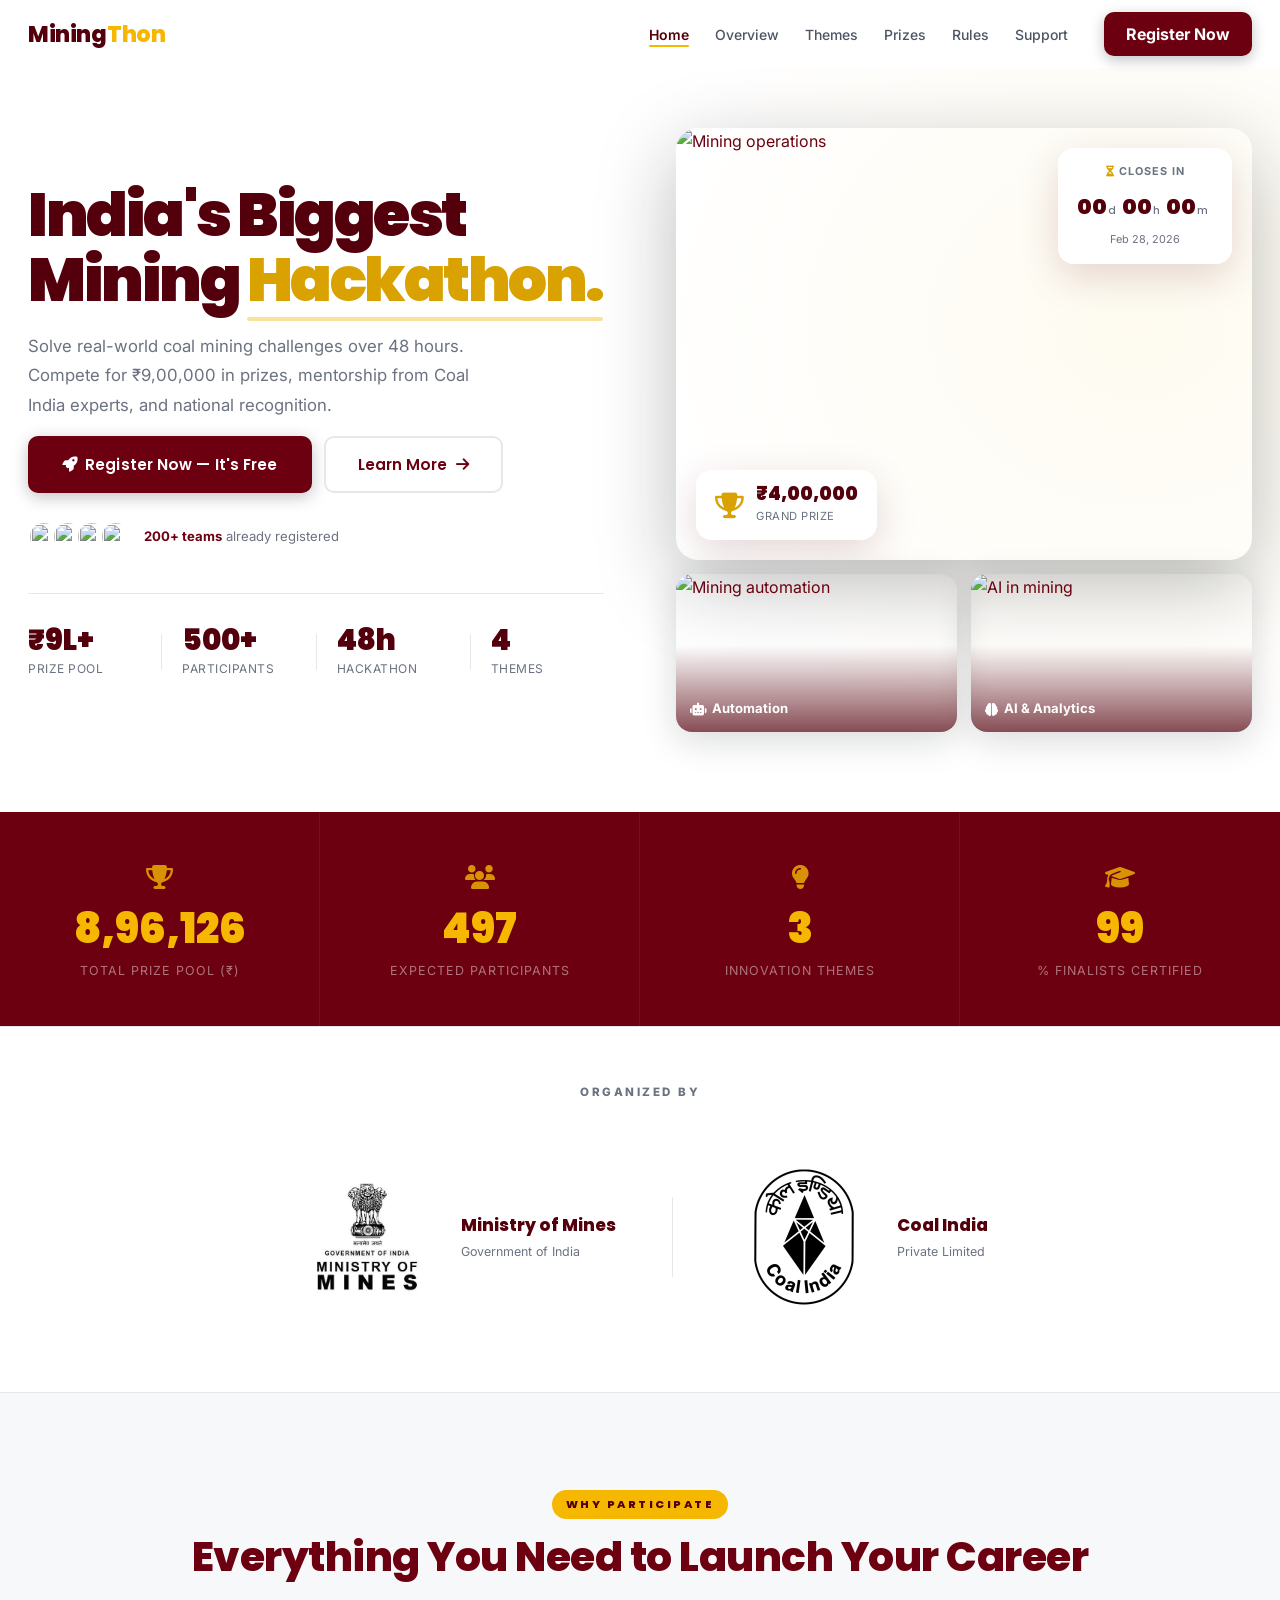
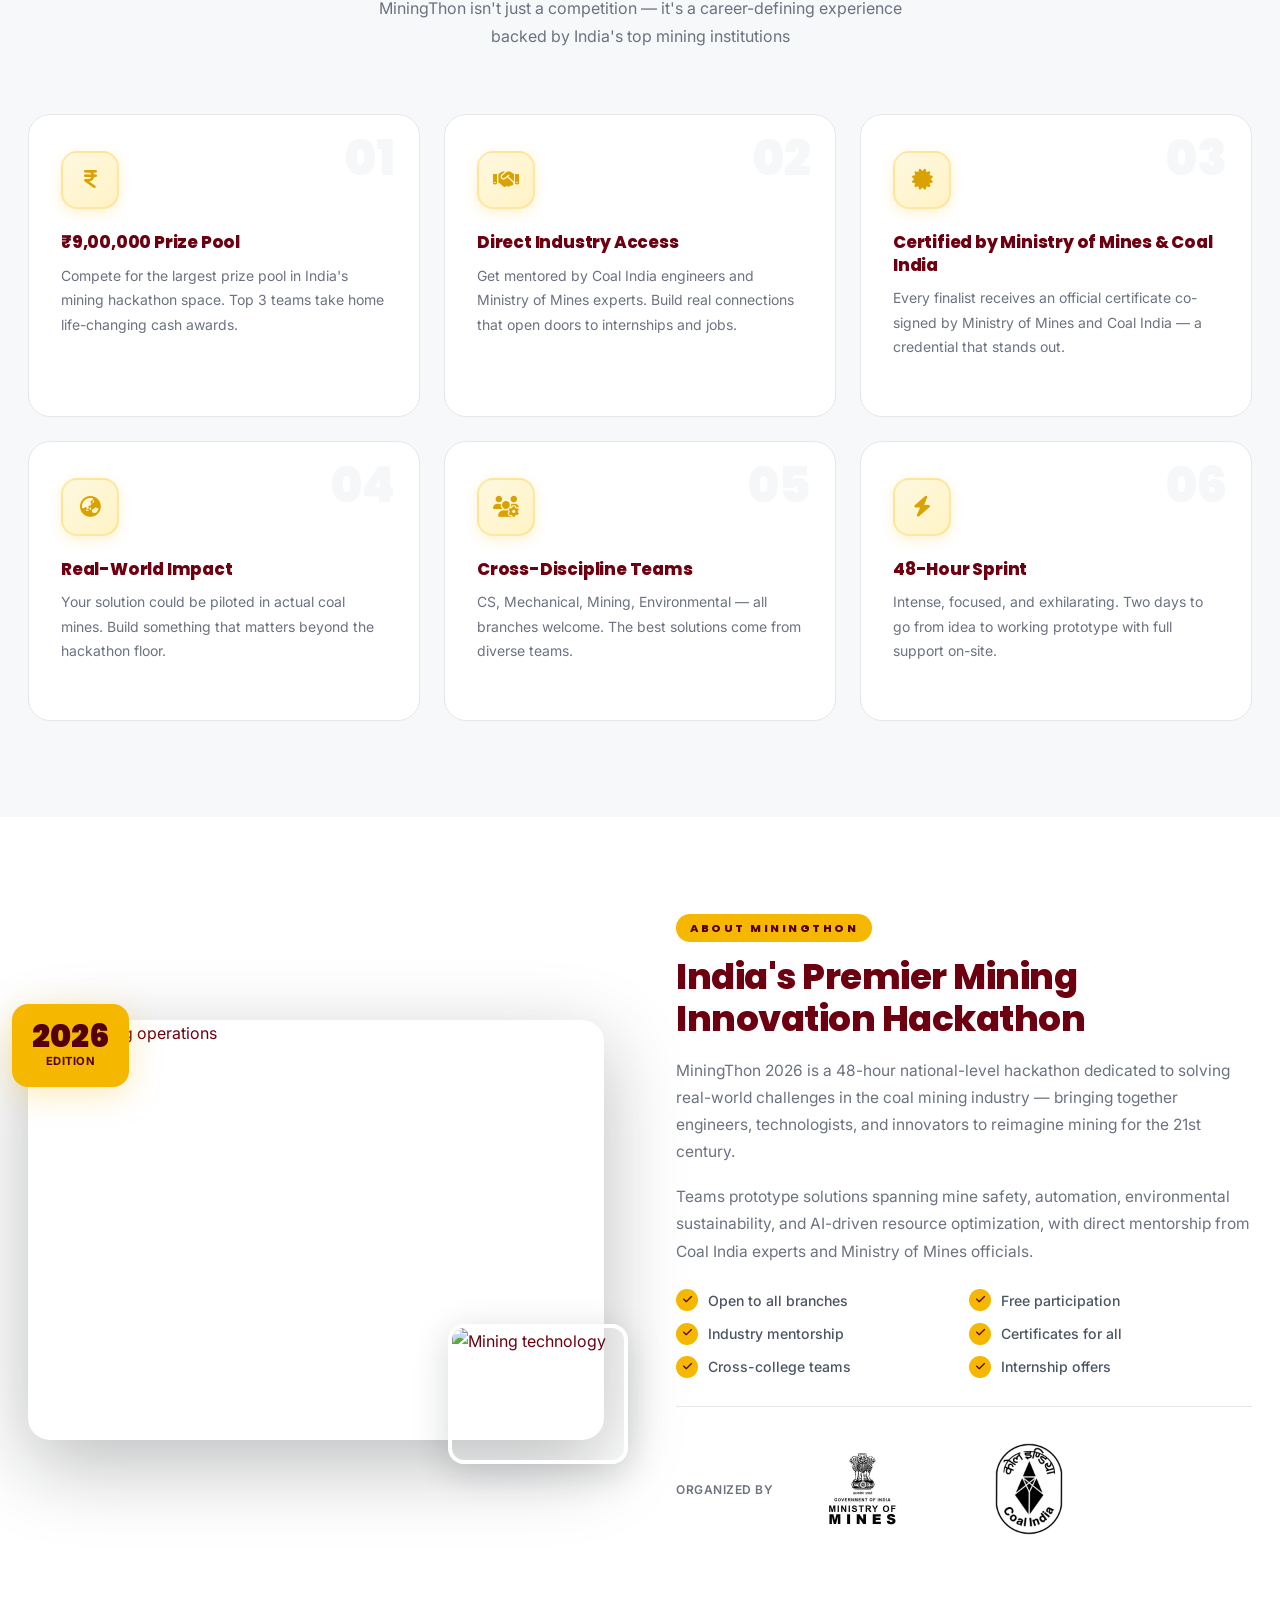
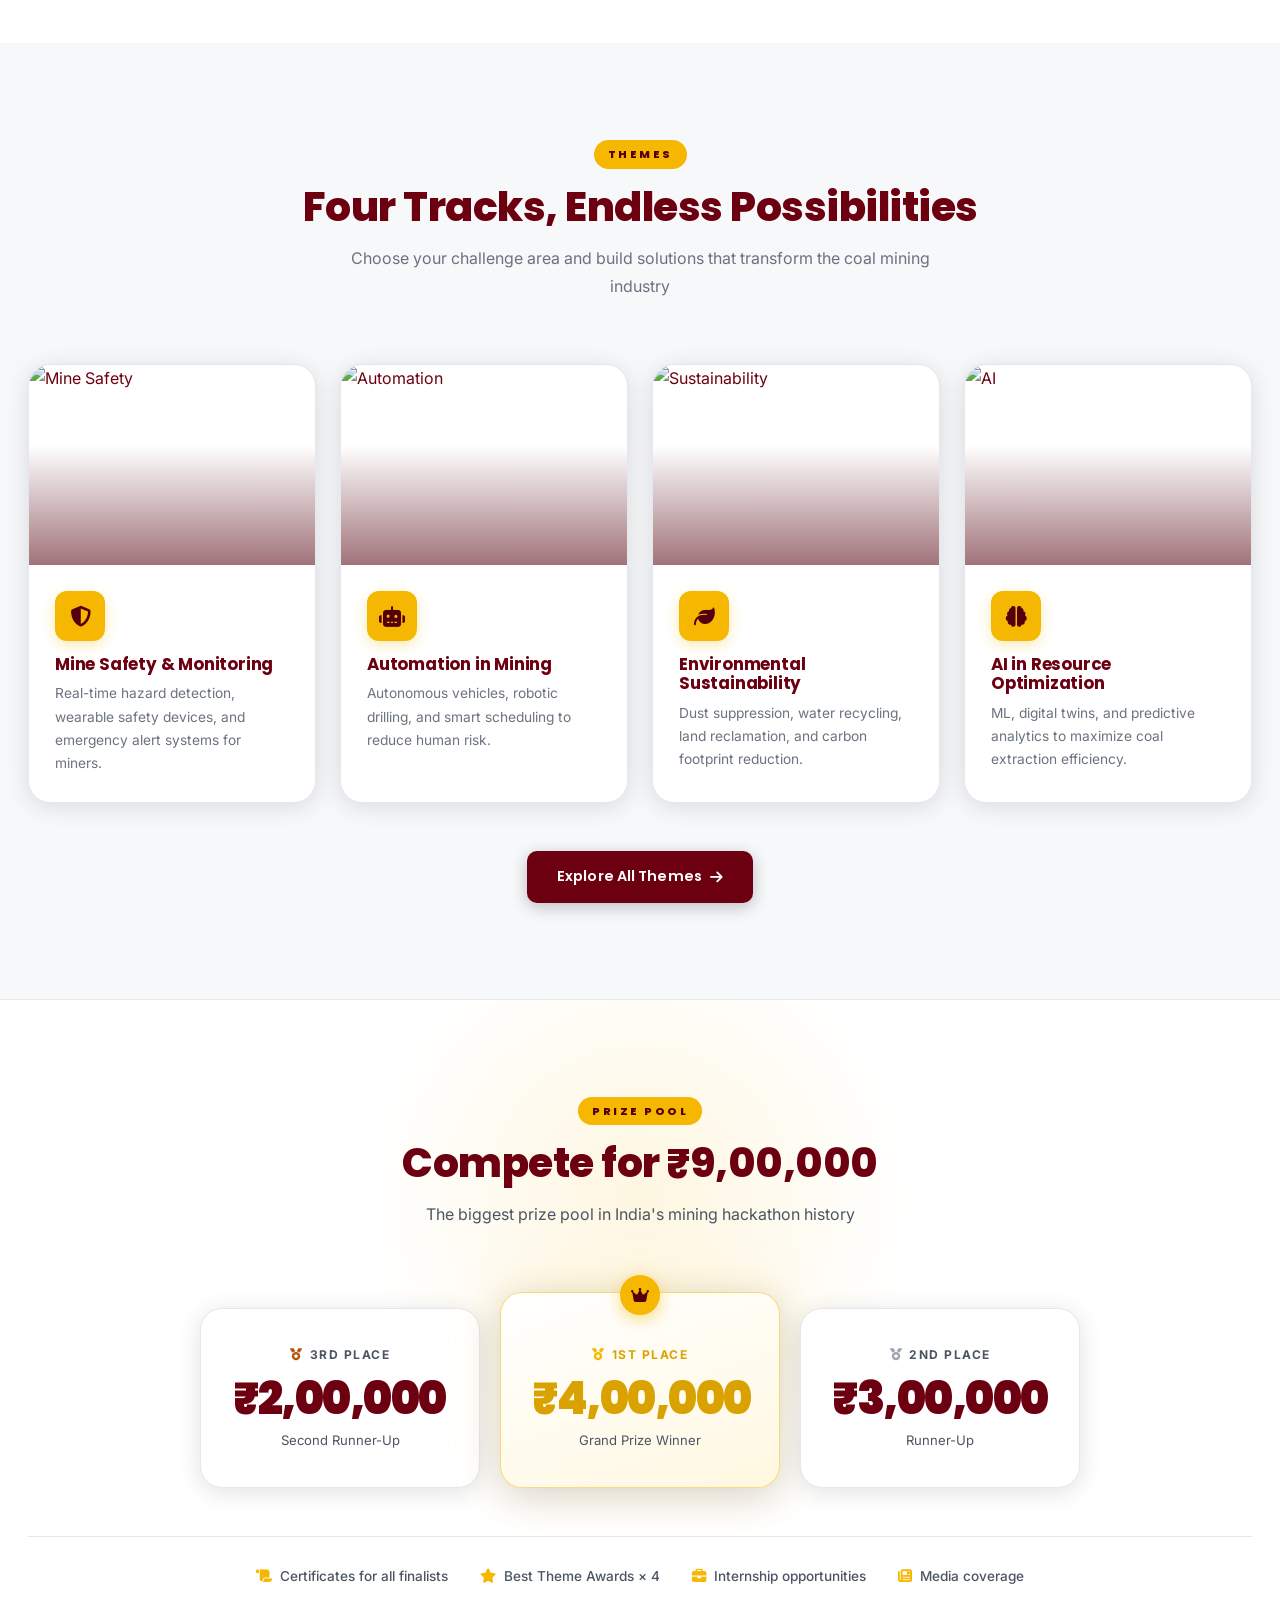
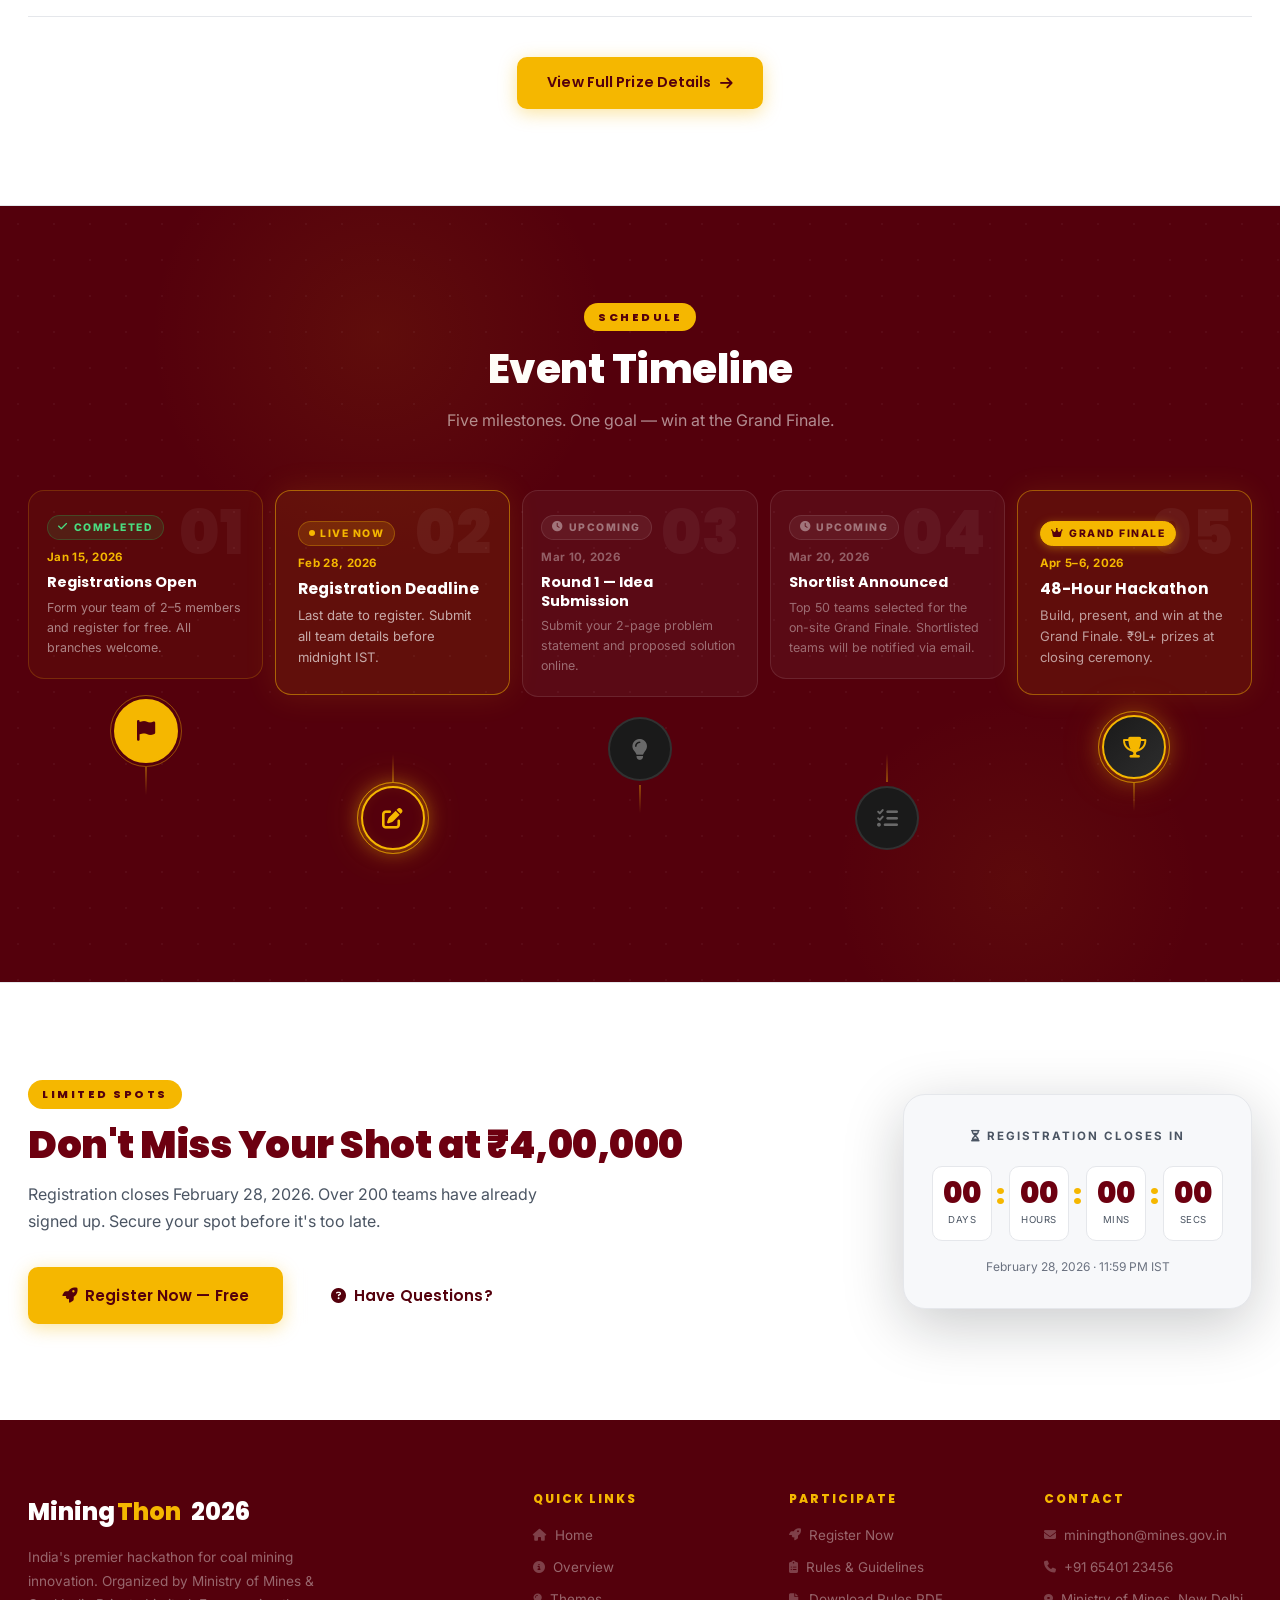
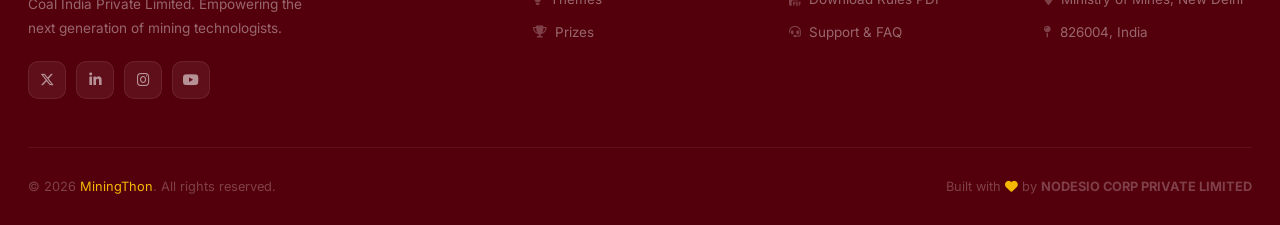
==== commit 85617fdb: "Major updates: Ministry of Mines branding, maroon color scheme, improved navbar, and UI fixes" ====
--- a/index.html
+++ b/index.html
@@ -1,10 +1,4 @@
-﻿<!-- ================================================================
-  MiningThon 2026 — index.html (Home Page)
-  Description : Landing page with hero, stats, why section, about,
-                themes preview, prizes teaser, timeline & CTA.
-  Author      : NODESIO CORP PRIVATE LIMITED
-  Last Updated: 2026
-================================================================ -->
+﻿
 <!DOCTYPE html>
 <html lang="en">
 <head>
@@ -17,28 +11,7 @@
 </head>
 <body>
 
-<!-- ═══════════════════════════════════════════════════════════
-     TICKER — Scrolling announcement bar at the very top
-═══════════════════════════════════════════════════════════ -->
-<!-- <div class="ticker-bar">
-  <div class="ticker-inner">
-    <span><i class="fa-solid fa-hammer"></i> MiningThon 2026 — Registrations Now Open</span>
-    <span><i class="fa-solid fa-trophy"></i> Total Prize Pool: ₹9,00,000</span>
-    <span><i class="fa-solid fa-calendar-days"></i> Registration Deadline: February 28, 2026</span>
-    <span><i class="fa-solid fa-location-dot"></i> Grand Finale: ISM Dhanbad, April 5–6, 2026</span>
-    <span><i class="fa-solid fa-users"></i> Teams of 2–5 Members | Free to Participate</span>
-    <span><i class="fa-solid fa-hammer"></i> MiningThon 2026 — Registrations Now Open</span>
-    <span><i class="fa-solid fa-trophy"></i> Total Prize Pool: ₹9,00,000</span>
-    <span><i class="fa-solid fa-calendar-days"></i> Registration Deadline: February 28, 2026</span>
-    <span><i class="fa-solid fa-location-dot"></i> Grand Finale: ISM Dhanbad, April 5–6, 2026</span>
-    <span><i class="fa-solid fa-users"></i> Teams of 2–5 Members | Free to Participate</span>
-  </div>
-</div> -->
-
-<!-- ═══════════════════════════════════════════════════════════
-     NAVBAR — Fixed top navigation with logo, links & register CTA
-     Behavior: links float to center glass pill on scroll
-═══════════════════════════════════════════════════════════ -->
+
 <nav class="navbar">
   <div class="nav-container">
     <a href="index.html" class="nav-logo">Mining<span>Thon</span></a>
@@ -78,12 +51,12 @@
         Solve real-world coal mining challenges over 48 hours. Compete for ₹9,00,000 in prizes, mentorship from Coal India experts, and national recognition.
       </p>
 
-      <p class="hero-org">
+      <!-- <p class="hero-org">
         Organized by
         <img src="images/ministry of mines.webp" alt="Ministry of Mines" class="hero-org-logo" />
         <span class="sep">&amp;</span>
         <img src="images/colIndia.webp" alt="Coal India Pvt. Ltd." class="hero-org-logo" />
-      </p>
+      </p> -->
 
       <div class="hero-btns">
         <a href="register.html" class="btn btn-dark btn-lg">
--- a/styles.css
+++ b/styles.css
@@ -126,7 +126,7 @@
 }
 
 .navbar.scrolled {
-  background: rgba(255,255,255,0.25);
+  background: rgba(255,255,255,0.95);
   backdrop-filter: blur(40px) saturate(180%);
   -webkit-backdrop-filter: blur(40px) saturate(180%);
   border: none;
@@ -159,14 +159,18 @@
   font-family: 'Poppins', sans-serif;
   font-size: 1.4rem;
   font-weight: 800;
-  color: var(--black);
+  color: var(--black) !important;
   letter-spacing: -0.5px;
   flex-shrink: 0;
   line-height: 1;
 }
 
+.navbar.scrolled .nav-logo {
+  color: var(--black) !important;
+}
+
 .nav-logo span { 
-  color: var(--yellow); 
+  color: var(--yellow) !important; 
   padding: 0;
   margin: 0 0 0 -0.40em;
   display: inline;
@@ -354,7 +358,7 @@
 
 .btn-secondary {
   background: rgba(255,255,255,0.1);
-  color: var(--white);
+  color: var(--black);
   border-color: rgba(255,255,255,0.35);
   backdrop-filter: blur(4px);
 }
@@ -369,9 +373,15 @@
 /* ============================================================
    LAYOUT
    ============================================================ */
-.section     { padding: 96px 28px; }
+.section     { padding: 96px 28px; background: var(--gray-light); }
 .section-sm  { padding: 64px 28px; }
-.section-alt { background: var(--gray-light); }
+.section-alt { background: var(--white); }
+
+/* Inner pages: all sections white background */
+.page-hero ~ .section,
+.page-hero ~ .section-alt {
+  background: var(--white);
+}
 
 .container { max-width: 1280px; margin: 0 auto; }
 
@@ -1514,7 +1524,7 @@
 .prize-card:hover { transform: translateY(-8px); }
 
 .prize-card.gold {
-  background: linear-gradient(160deg, #1a1a1a 0%, #2a2a2a 100%);
+  background: linear-gradient(160deg, #54000C 0%, #6d0010 100%);
   color: var(--white);
   box-shadow: 0 16px 56px rgba(245,183,0,0.3);
   border-color: rgba(245,183,0,0.3);
@@ -2028,13 +2038,13 @@
    PAGE HERO (inner pages)
    ============================================================ */
 .page-hero {
-  background: var(--black);
+  background: #54000C;
   padding: 100px 28px 72px;
+  padding-top: calc(var(--nav-h) + 40px);
   text-align: center;
   color: var(--white);
   position: relative;
   overflow: hidden;
-  margin-top: var(--nav-h);
 }
 
 .page-hero-bg {
@@ -2049,7 +2059,7 @@
 .page-hero-overlay {
   position: absolute;
   inset: 0;
-  background: linear-gradient(135deg, rgba(10,10,10,0.92) 0%, rgba(10,10,10,0.75) 100%);
+  background: linear-gradient(135deg, rgba(84,0,12,0.92) 0%, rgba(84,0,12,0.75) 100%);
 }
 
 .page-hero-content { position: relative; z-index: 1; max-width: 700px; margin: 0 auto; }
